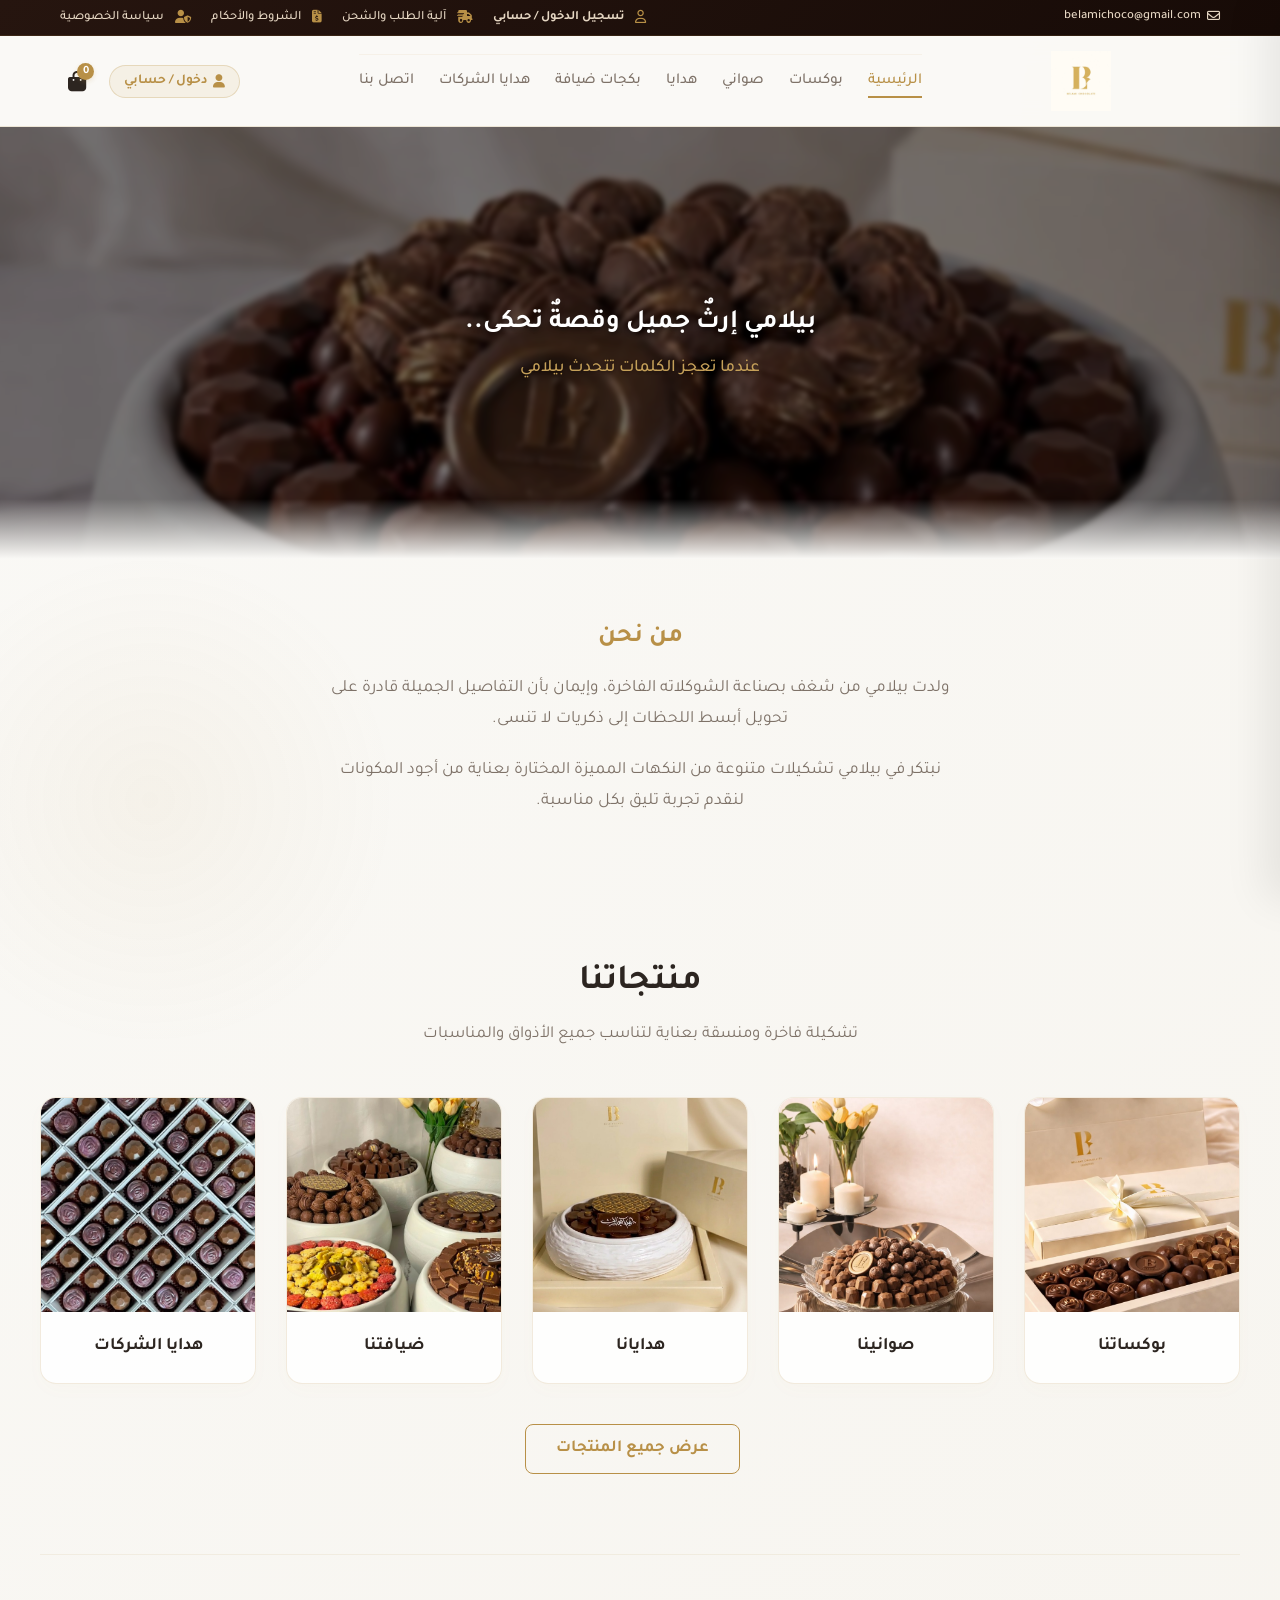
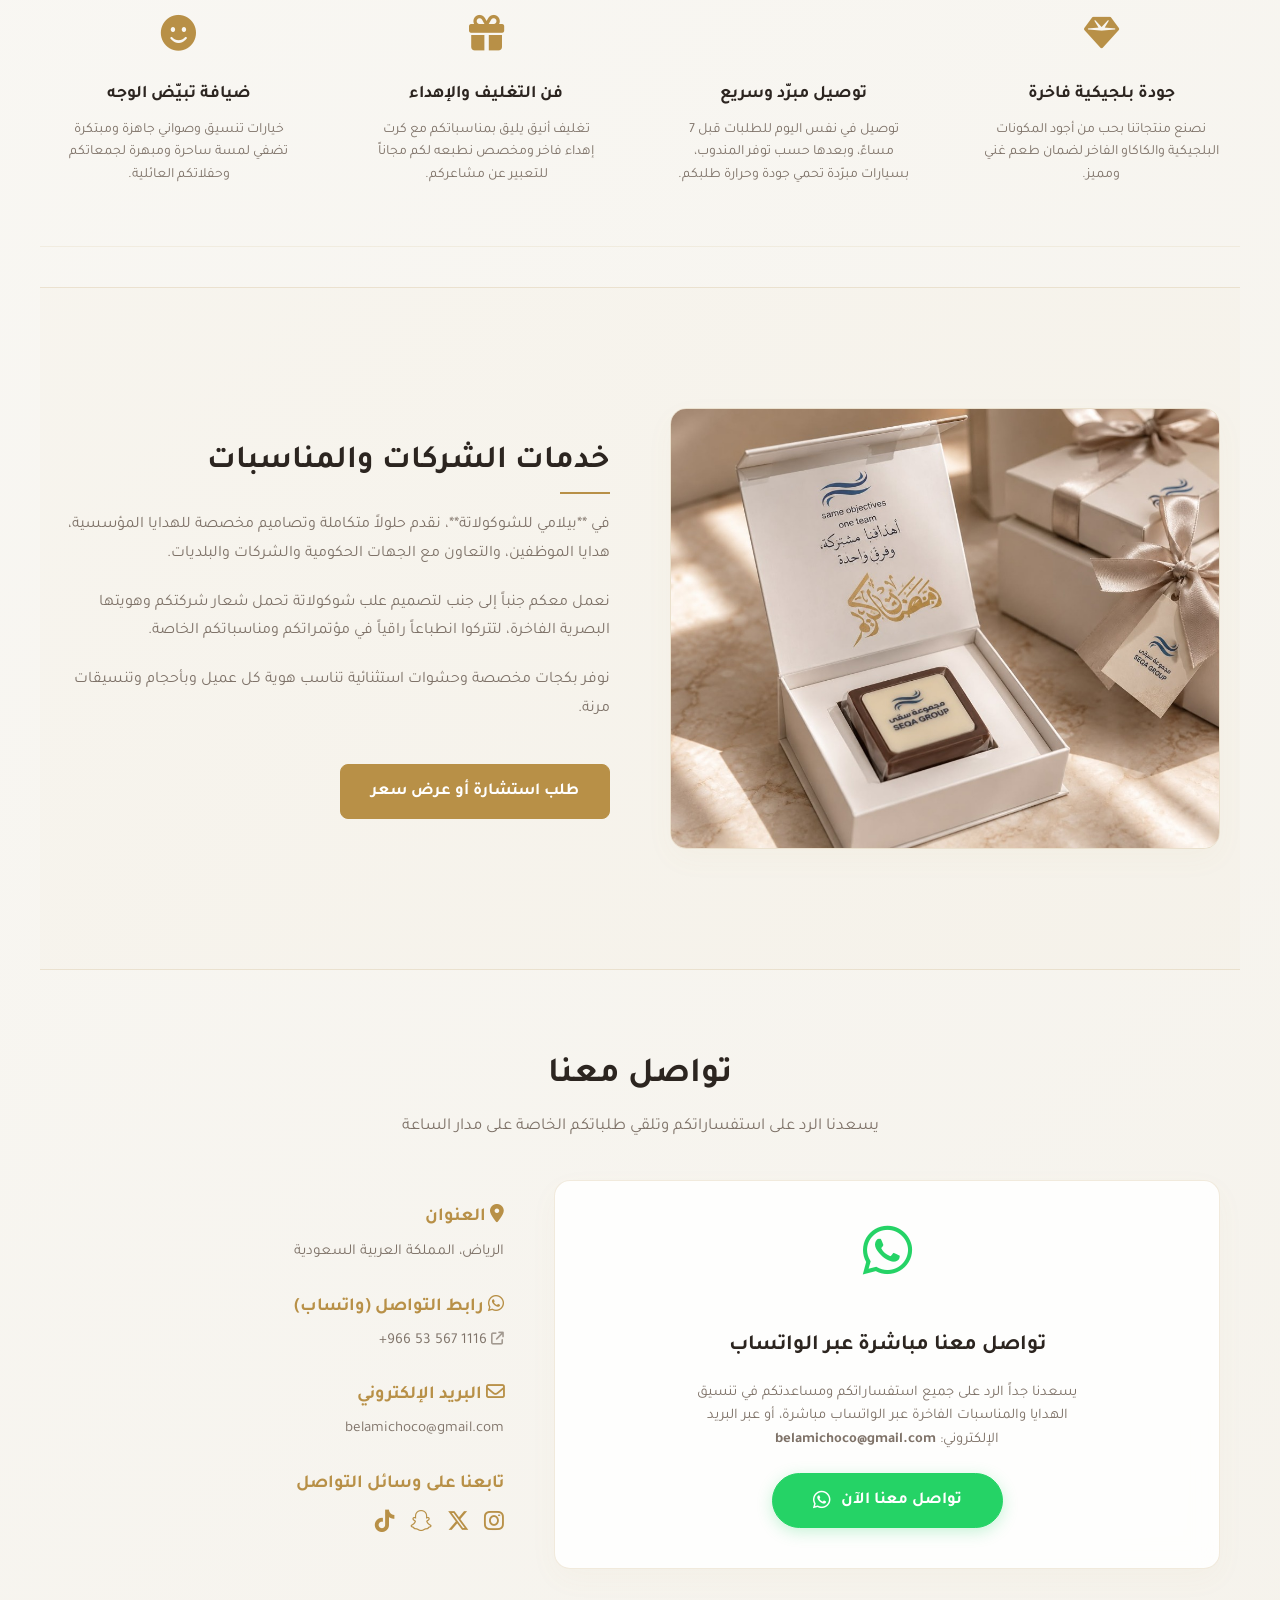
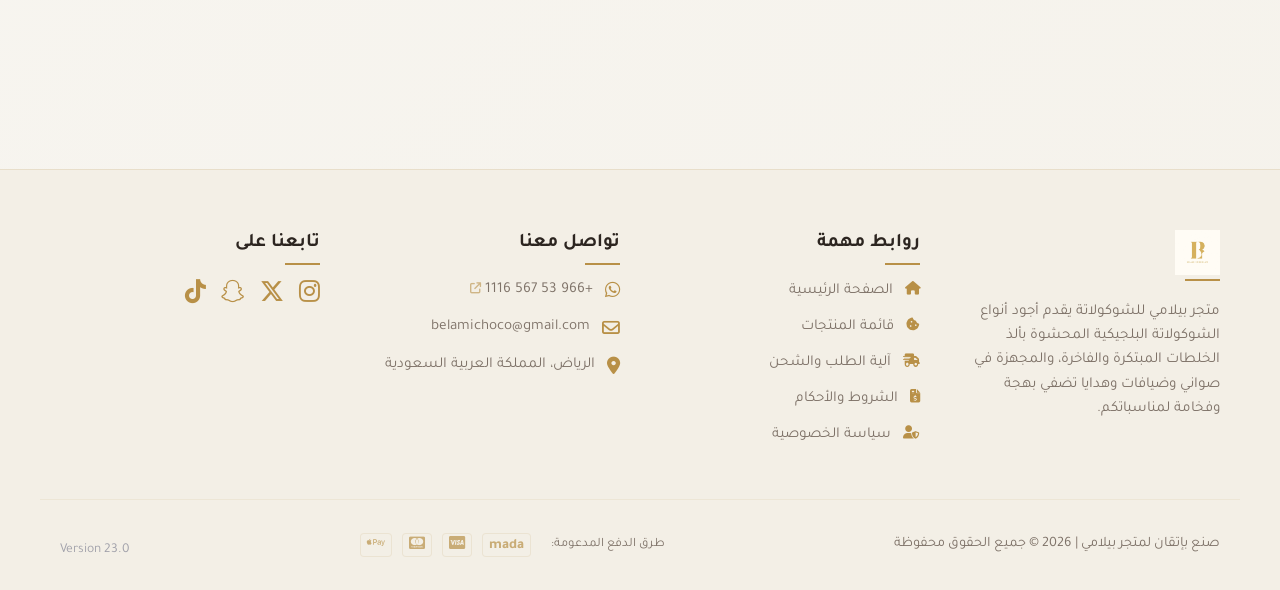
==== index.html @ 932e49f3 "Fix instant invoice viewer modal on mobile and dashboard, bump to v23" ====
<!DOCTYPE html>
<html lang="ar" dir="rtl">
<head>
    <meta name="google-site-verification" content="google6c1551627c036fb0.html" />
    <meta charset="UTF-8">
    <meta name="viewport" content="width=device-width, initial-scale=1.0">
    <title>بيلامي شوكليت | Belami Chocolate - الشوكولاتة البلجيكية الفاخرة</title>
    <script>if (window.location.hostname === 'www.belamisa.com') window.location.href = window.location.href.replace('www.', '');</script>
    <meta name="description" content="تسوق أجود أنواع الشوكولاتة البلجيكية بحشوات مبتكرة وفاخرة، بوكسات إهداء، صواني ضيافة للمناسبات، وتوصيل سريع لكافة أحياء الرياض.">
    <meta name="keywords" content="شوكولاتة بلجيكية, شوكولاتة الرياض, متجر شوكولاتة, بوكسات شوكولاتة, هدايا شوكولاتة, صواني شوكولاتة, بكج ضيافة, بيلامي شوكليت, Belami Chocolate, شوكولاتة مناسبات, شوكولاتة شركات">
    
    <!-- Open Graph (Facebook / WhatsApp / Instagram) -->
    <meta property="og:title" content="بيلامي شوكليت | Belami Chocolate">
    <meta property="og:description" content="تسوق أجود أنواع الشوكولاتة البلجيكية بحشوات مبتكرة وفاخرة، بوكسات إهداء، صواني ضيافة للمناسبات، وتوصيل سريع لكافة أحياء الرياض.">
    <meta property="og:image" content="https://belamisa.com/assets/luxury_chocolate_box.jpg">
    <meta property="og:url" content="https://belamisa.com">
    <meta property="og:type" content="website">
    <meta property="og:site_name" content="بيلامي شوكليت | Belami Chocolate">
    <meta property="og:locale" content="ar_SA">
    
    <!-- Twitter Card -->
    <meta name="twitter:card" content="summary_large_image">
    <meta name="twitter:title" content="بيلامي شوكليت | Belami Chocolate">
    <meta name="twitter:description" content="تسوق أجود أنواع الشوكولاتة البلجيكية بحشوات مبتكرة وفاخرة، بوكسات إهداء، صواني ضيافة للمناسبات، وتوصيل سريع لكافة أحياء الرياض.">
    <meta name="twitter:image" content="https://belamisa.com/assets/luxury_chocolate_box.jpg">
    
    <!-- FontAwesome Icons -->
    <link rel="stylesheet" href="https://cdnjs.cloudflare.com/ajax/libs/font-awesome/6.5.1/css/all.min.css">
    <link rel="stylesheet" href="https://cdn.jsdelivr.net/npm/@fortawesome/fontawesome-free@6.5.1/css/all.min.css">
    
    <!-- Custom Style Sheet -->
    <link rel="stylesheet" href="style.css?v=2">
    
    <!-- Apple Pay Official JS SDK -->
    <script src="https://applepay.cdn-apple.com/jsapi/1.latest/apple-pay-sdk.js"></script>

    <!-- Moyasar Payment Form Library -->
    <link rel="stylesheet" href="libs/moyasar.css" />
    <script src="libs/moyasar.umd.min.js"></script>

    <!-- Tap Payments goSell Library -->
    <link rel="stylesheet" href="https://goSellJSLib.b-cdn.net/v2.0.4/css/gosell.css" />
    <script type="text/javascript" src="https://goSellJSLib.b-cdn.net/v2.0.4/js/gosell.js"></script>

<style>.currency-icon { height: 16px !important; width: auto !important; vertical-align: -2px !important; margin-right: 3px !important; margin-left: 3px !important; display: inline-block !important; opacity: 0.9; }</style>
<script src="https://cdnjs.cloudflare.com/ajax/libs/html2pdf.js/0.10.1/html2pdf.bundle.min.js"></script></head>
<body>
    <div class="bg-glow-1"></div>
    <div class="bg-glow-2"></div>

    <!-- Toast Notifications Container -->
    <div class="toast-container" id="toast-container"></div>

    <!-- PROMOTIONAL MARQUEE TICKER BAR -->
    <div class="announcement-bar" id="top-announcement-bar" style="display: none;">
        <div class="marquee-wrapper">
            <div class="marquee-content">
                <span id="top-announcement-text1">🔥 لا تفوتكم عروض ما قبل الإجازة السنوية (خصم 10%) &nbsp; | &nbsp; ⏳ آخر وقت للطلب 28 يوليو 🎁</span>
                <span id="top-announcement-text2">🔥 لا تفوتكم عروض ما قبل الإجازة السنوية (خصم 10%) &nbsp; | &nbsp; ⏳ آخر وقت للطلب 28 يوليو 🎁</span>
            </div>
        </div>
    </div>

    <!-- TOP UTILITY BAR -->
    <div class="top-bar">
        <div class="container top-bar-content">
            <div class="top-bar-left">
                <a href="mailto:belamichoco@gmail.com"><i class="fa-regular fa-envelope"></i> belamichoco@gmail.com</a>
            </div>
            <div class="top-bar-right">
                <a href="#" onclick="handleCustomerNavClick()" style="font-weight:700;"><i class="fa-regular fa-user" style="color: var(--primary); margin-left: 5px;"></i> <span id="top-bar-account-text">تسجيل الدخول / حسابي</span></a>
                <a href="#" onclick="openPolicyModal('shipping')"><i class="fa-solid fa-truck-fast" style="color: var(--primary); margin-left: 5px;"></i> آلية الطلب والشحن</a>
                <a href="#" onclick="openPolicyModal('terms')"><i class="fa-solid fa-file-invoice-dollar" style="color: var(--primary); margin-left: 5px;"></i> الشروط والأحكام</a>
                <a href="#" onclick="openPolicyModal('privacy')"><i class="fa-solid fa-user-shield" style="color: var(--primary); margin-left: 5px;"></i> سياسة الخصوصية</a>
            </div>
        </div>
    </div>

    <!-- Header & Navigation (Boutique Style) -->
    <header id="header">
        <div class="container navbar">
            <!-- Logo (Right side in RTL) -->
            <a href="#" class="logo" onclick="navigateTo('home'); filterProducts('all')">
                <div class="logo-container-wrapper">
                    <img src="assets/logo.png" alt="Belami Logo" id="logo-img" style="display: none;" onload="this.style.display='block'; document.getElementById('logo-fallback').style.display='none';">
                    <div class="logo-monogram" id="logo-fallback">
                        <div class="monogram-letter">B</div>
                        <div class="monogram-text">بيلامي &nbsp;|&nbsp; BELAMI</div>
                    </div>
                </div>
            </a>

            <!-- Navigation Links (Center) -->
            <nav class="sub-nav">
                <ul class="nav-menu" id="nav-menu">
                    <li class="nav-item active" id="nav-home-link"><a href="#" onclick="navigateTo('home')">الرئيسية</a></li>
                    <li class="nav-item"><a href="#" onclick="openCategoryView('boxes')">بوكسات</a></li>
                    <li class="nav-item"><a href="#" onclick="openCategoryView('trays')">صواني</a></li>
                    <li class="nav-item"><a href="#" onclick="openCategoryView('gifts')">هدايا</a></li>
                    <li class="nav-item"><a href="#" onclick="openCategoryView('hospitality')">بكجات ضيافة</a></li>
                    <li class="nav-item"><a href="#" onclick="openCategoryView('corporate')">هدايا الشركات</a></li>
                    <li class="nav-item"><a href="#contact" onclick="navigateTo('home'); scrollToSection('contact')">اتصل بنا</a></li>
                    <li class="nav-item" id="nav-customer-item"><a href="#" onclick="handleCustomerNavClick()"><i class="fa-regular fa-user" style="margin-left:6px;"></i> <span id="nav-customer-mobile-label">تسجيل الدخول / حسابي</span></a></li>
                </ul>
            </nav>

            <!-- Actions (Left side in RTL) -->
            <div class="nav-actions">
                <!-- Admin access: hidden - open via URL: be-lami.netlify.app#admin -->
                <a href="#admin" onclick="navigateTo('admin')" class="user-action-btn" title="لوحة التحكم" style="display:none; color: var(--text-gold);"><i class="fa-solid fa-lock"></i></a>
                <button class="customer-nav-btn" id="customer-nav-btn" onclick="handleCustomerNavClick()" title="تسجيل الدخول / حسابي">
                    <i class="fa-solid fa-user" id="customer-nav-icon"></i>
                    <span id="customer-nav-label">دخول / حسابي</span>
                </button>
                <button class="cart-icon-btn" onclick="toggleCart(true)" aria-label="سلة المشتريات">
                    <i class="fa-solid fa-bag-shopping"></i>
                    <span class="cart-badge" id="cart-badge-count">0</span>
                </button>
                <button class="menu-toggle" onclick="toggleMobileMenu()" aria-label="القائمة">
                    <i class="fa-solid fa-bars" id="menu-icon"></i>
                </button>
            </div>
        </div>
    </header>

    <!-- MAIN VIEWS -->
    <main>
        
        <!-- VIEW 1: HOME & CATALOG (Main View) -->
        <div id="home-view" class="view-panel active">
            <!-- Hero Banner Section -->
            <section class="hero">
                <div class="hero-overlay"></div>
                <div class="container" style="z-index: 10;">
                    <div class="hero-content">
                        <h1 class="hero-title">بيلامي إرثٌ جميل وقصةٌ تحكى..</h1>
                        <p class="hero-desc">عندما تعجز الكلمات تتحدث بيلامي</p>
                    </div>
                </div>
            </section>



            <!-- 1. About Us Section (من نحن) -->
            <section id="about" class="section container about-section" style="scroll-margin-top: 100px; text-align: center; padding: 40px 0;">
                <div class="about-content-centered">
                    <div class="about-text-content-centered">
                        <h3 style="color: var(--primary); font-size: 1.6rem; font-weight: 700; margin-bottom: 15px; font-family: 'Tajawal', sans-serif;">من نحن</h3>
                        <p>ولدت بيلامي من شغف بصناعة الشوكلاته الفاخرة، وإيمان بأن التفاصيل الجميلة قادرة على تحويل أبسط اللحظات إلى ذكريات لا تنسى.</p>
                        <p>نبتكر في بيلامي تشكيلات متنوعة من النكهات المميزة المختارة بعناية من أجود المكونات لنقدم تجربة تليق بكل مناسبة.</p>
                    </div>
                </div>
            </section>

            <!-- 2. Menu Section (منتجاتنا) -->
            <section id="menu" class="section container menu-section" style="scroll-margin-top: 100px;">
                <div class="section-header-boutique">
                    <h2>منتجاتنا</h2>
                    <p>تشكيلة فاخرة ومنسقة بعناية لتناسب جميع الأذواق والمناسبات</p>
                </div>
                <div class="menu-categories-grid">
                    <div class="menu-cat-card" onclick="openCategoryView('boxes')">
                        <div class="menu-cat-img-wrapper">
                            <img src="assets/luxury_chocolate_box.jpg" alt="Boxes | بوكسات">
                        </div>
                        <h3>بوكساتنا</h3>
                    </div>
                    
                    <div class="menu-cat-card" onclick="openCategoryView('trays')">
                        <div class="menu-cat-img-wrapper">
                            <img src="assets/chocolate_tray.jpg" alt="Trays | صواني">
                        </div>
                        <h3>صوانينا</h3>
                    </div>
                    
                    <div class="menu-cat-card" onclick="openCategoryView('gifts')">
                        <div class="menu-cat-img-wrapper">
                            <img src="assets/chocolate_gift.jpg" alt="Gifts | هدايا">
                        </div>
                        <h3>هدايانا</h3>
                    </div>
                    
                    <div class="menu-cat-card" onclick="openCategoryView('hospitality')">
                        <div class="menu-cat-img-wrapper">
                            <img src="assets/hospitality_package.jpg" alt="Hospitality | بكجات ضيافة">
                        </div>
                        <h3>ضيافتنا</h3>
                    </div>

                    <div class="menu-cat-card" onclick="openCategoryView('corporate')">
                        <div class="menu-cat-img-wrapper">
                            <img src="assets/corporate_gift.jpg" alt="Corporate | هدايا الشركات">
                        </div>
                        <h3>هدايا الشركات</h3>
                    </div>
                </div>
                <div style="text-align: center; margin-top: 40px;">
                    <button class="btn btn-secondary" onclick="openCategoryView('all')">عرض جميع المنتجات</button>
                </div>
            </section>

            <!-- 1.5. Brand Values Section (لماذا تختار بيلامي) -->
            <section class="section container values-section" style="padding: 40px 0; border-top: 1px solid rgba(184,144,71,0.1); border-bottom: 1px solid rgba(184,144,71,0.1); margin-top: 20px; margin-bottom: 40px;">
                <div style="display: grid; grid-template-columns: repeat(auto-fit, minmax(220px, 1fr)); gap: 30px; text-align: center;">
                    <div class="value-item" style="padding: 20px; transition: transform 0.3s ease;">
                        <div style="font-size: 2.2rem; color: var(--text-gold); margin-bottom: 15px;"><i class="fa-solid fa-gem"></i></div>
                        <h4 style="color: var(--text-dark); font-size: 1.1rem; font-weight: bold; margin-bottom: 10px;">جودة بلجيكية فاخرة</h4>
                        <p style="color: var(--text-muted); font-size: 0.88rem; line-height: 1.6;">نصنع منتجاتنا بحب من أجود المكونات البلجيكية والكاكاو الفاخر لضمان طعم غني ومميز.</p>
                    </div>
                    <div class="value-item" style="padding: 20px; transition: transform 0.3s ease;">
                        <div style="font-size: 2.2rem; color: var(--text-gold); margin-bottom: 15px;"><i class="fa-solid fa-truck-snowflake"></i></div>
                        <h4 style="color: var(--text-dark); font-size: 1.1rem; font-weight: bold; margin-bottom: 10px;">توصيل مبرّد وسريع</h4>
                        <p style="color: var(--text-muted); font-size: 0.88rem; line-height: 1.6;">توصيل في نفس اليوم للطلبات قبل 7 مساءً، وبعدها حسب توفر المندوب، بسيارات مبرّدة تحمي جودة وحرارة طلبكم.</p>
                    </div>
                    <div class="value-item" style="padding: 20px; transition: transform 0.3s ease;">
                        <div style="font-size: 2.2rem; color: var(--text-gold); margin-bottom: 15px;"><i class="fa-solid fa-gift"></i></div>
                        <h4 style="color: var(--text-dark); font-size: 1.1rem; font-weight: bold; margin-bottom: 10px;">فن التغليف والإهداء</h4>
                        <p style="color: var(--text-muted); font-size: 0.88rem; line-height: 1.6;">تغليف أنيق يليق بمناسباتكم مع كرت إهداء فاخر ومخصص نطبعه لكم مجاناً للتعبير عن مشاعركم.</p>
                    </div>
                    <div class="value-item" style="padding: 20px; transition: transform 0.3s ease;">
                        <div style="font-size: 2.2rem; color: var(--text-gold); margin-bottom: 15px;"><i class="fa-solid fa-face-smile"></i></div>
                        <h4 style="color: var(--text-dark); font-size: 1.1rem; font-weight: bold; margin-bottom: 10px;">ضيافة تبيّض الوجه</h4>
                        <p style="color: var(--text-muted); font-size: 0.88rem; line-height: 1.6;">خيارات تنسيق وصواني جاهزة ومبتكرة تضفي لمسة ساحرة ومبهرة لجمعاتكم وحفلاتكم العائلية.</p>
                    </div>
                </div>
            </section>

            <!-- Dedicated standalone store view panel is loaded dynamically below -->

            <!-- 4. Collaboration / Corporate Section (خدمات الشركات والتعاون) -->
            <section id="corporate-info" class="section container corporate-section" style="scroll-margin-top: 100px;">
                <div class="row-split reverse">
                    <div class="split-col text-col">
                        <h2 class="section-title-boutique">خدمات الشركات والمناسبات</h2>
                        <div class="about-text-content">
                            <p>في **بيلامي للشوكولاتة**، نقدم حلولاً متكاملة وتصاميم مخصصة للهدايا المؤسسية، هدايا الموظفين، والتعاون مع الجهات الحكومية والشركات والبلديات.</p>
                            <p>نعمل معكم جنباً إلى جنب لتصميم علب شوكولاتة تحمل شعار شركتكم وهويتها البصرية الفاخرة، لتتركوا انطباعاً راقياً في مؤتمراتكم ومناسباتكم الخاصة.</p>
                            <p>نوفر بكجات مخصصة وحشوات استثنائية تناسب هوية كل عميل وبأحجام وتنسيقات مرنة.</p>
                            <a href="#contact" class="btn" onclick="scrollToSection('contact')" style="margin-top: 20px;">طلب استشارة أو عرض سعر</a>
                        </div>
                    </div>
                    <div class="split-col image-col">
                        <div class="about-image-wrapper">
                            <img src="assets/corporate_consultation.jpg" alt="Corporate Chocolate Gifts">
                        </div>
                    </div>
                </div>
            </section>

            

            <!-- 6. Contact Form Section (تواصل معنا) -->
            <section id="contact" class="section container contact-section" style="scroll-margin-top: 100px;">
                <div class="section-header-boutique" style="margin-bottom: 40px;">
                    <h2>تواصل معنا</h2>
                    <p>يسعدنا الرد على استفساراتكم وتلقي طلباتكم الخاصة على مدار الساعة</p>
                </div>
                <div class="row-split" style="gap: 50px;">
                    <!-- Left: WhatsApp Card -->
                    <div class="split-col" style="flex: 1.2;">
                        <div class="checkout-card" style="padding: 40px 30px; background: var(--glass-card); text-align: center; display: flex; flex-direction: column; align-items: center; justify-content: center; gap: 20px;">
                            <div style="font-size: 3.5rem; color: #25D366; margin-bottom: 5px;"><i class="fa-brands fa-whatsapp"></i></div>
                            <h3 style="color: var(--text-dark); font-weight: 700; font-size: 1.35rem;">تواصل معنا مباشرة عبر الواتساب</h3>
                            <p style="color: var(--text-muted); font-size: 0.92rem; line-height: 1.6; max-width: 400px; margin: 0 auto;">يسعدنا جداً الرد على جميع استفساراتكم ومساعدتكم في تنسيق الهدايا والمناسبات الفاخرة عبر الواتساب مباشرة، أو عبر البريد الإلكتروني: <strong>belamichoco@gmail.com</strong></p>
                            <a href="https://wa.me/966535671116" target="_blank" class="btn" style="background: #25D366; border-color: #25D366; padding: 14px 40px; display: inline-flex; align-items: center; gap: 10px; font-weight: 700; color: white; border-radius: 30px; box-shadow: 0 4px 15px rgba(37,211,102,0.25); text-decoration: none;">
                                تواصل معنا الآن <i class="fa-brands fa-whatsapp" style="font-size: 1.25rem;"></i>
                            </a>
                        </div>
                    </div>
                    
                    <!-- Right: Info -->
                    <div class="split-col" style="flex: 0.8; justify-content: center;">
                        <div style="display: flex; flex-direction: column; gap: 30px;">
                            <div>
                                <h4 style="color: var(--text-gold); font-size: 1.15rem; font-weight: 700; margin-bottom: 8px;"><i class="fa-solid fa-location-dot"></i> العنوان</h4>
                                <p style="color: var(--text-muted); font-size: 0.95rem; line-height: 1.6;">الرياض، المملكة العربية السعودية</p>
                            </div>
                            <div>
                                <h4 style="color: var(--text-gold); font-size: 1.15rem; font-weight: 700; margin-bottom: 8px;"><i class="fa-brands fa-whatsapp"></i> رابط التواصل (واتساب)</h4>
                                <p style="color: var(--text-muted); font-size: 0.95rem; direction: ltr; text-align: right;"><a href="https://wa.me/966535671116" target="_blank" style="color: inherit; text-decoration: none;">+966 53 567 1116 <i class="fa-solid fa-arrow-up-right-from-square" style="font-size: 0.8rem; opacity: 0.7;"></i></a></p>
                            </div>
                            <div>
                                <h4 style="color: var(--text-gold); font-size: 1.15rem; font-weight: 700; margin-bottom: 8px;"><i class="fa-regular fa-envelope"></i> البريد الإلكتروني</h4>
                                <p style="color: var(--text-muted); font-size: 0.95rem;"><a href="mailto:belamichoco@gmail.com" style="color: inherit; text-decoration: none;">belamichoco@gmail.com</a></p>
                            </div>
                            <div>
                                <h4 style="color: var(--text-gold); font-size: 1.15rem; font-weight: 700; margin-bottom: 12px;">تابعنا على وسائل التواصل</h4>
                                <div style="display: flex; gap: 15px;">
                                    <a href="https://www.instagram.com/belami.choco" target="_blank" style="color: var(--text-gold); font-size: 1.4rem;"><i class="fa-brands fa-instagram"></i></a>
                                    <a href="https://x.com/cakolate123" target="_blank" style="color: var(--text-gold); font-size: 1.4rem;"><i class="fa-brands fa-x-twitter"></i></a>
                                    <a href="https://www.snapchat.com/add/belamichocolate" target="_blank" style="color: var(--text-gold); font-size: 1.4rem;"><i class="fa-brands fa-snapchat"></i></a>
                                    <a href="https://www.tiktok.com/@belamichoco" target="_blank" style="color: var(--text-gold); font-size: 1.4rem;"><i class="fa-brands fa-tiktok"></i></a>
                                </div>
                            </div>
                        </div>
                    </div>
                </div>
            </section>
        </div>

        <!-- VIEW 1.5: STANDALONE STORE CATEGORY VIEW -->
        <div id="store-view" class="view-panel">
            <section id="store" class="section container store-section" style="scroll-margin-top: 100px; padding-top: 130px;">
                <div class="section-header-boutique" style="text-align: center; margin-bottom: 40px;">
                    <h2 id="store-view-title">منتجاتنا</h2>
                    <p id="store-view-desc" style="color: var(--text-muted); font-size: 1.05rem;">تصفح تشكيلة بيلامي الكاملة والفاخرة من الشوكولاتة والحلويات</p>
                </div>
                
                <!-- Products Grid -->
                <div class="products-grid" id="products-grid">
                    <!-- Products will be generated dynamically by app.js -->
                </div>

                <!-- Back to Home Button -->
                <div style="text-align: center; margin-top: 50px;">
                    <button class="btn btn-secondary" onclick="navigateTo('home')" style="display: inline-flex; align-items: center; gap: 8px; padding: 12px 30px; font-weight: 600;">
                        <i class="fa-solid fa-arrow-right"></i> العودة للرئيسية
                    </button>
                </div>
            </section>
        </div>

        <!-- VIEW 2: CHECKOUT PAGE -->
        <div id="checkout-view" class="view-panel">
            <section class="section" style="padding-top: 130px;">
                <div class="container">
                    <div class="section-header" style="margin-bottom: 30px;">
                        <h2 class="section-title">إتمام عملية الشراء</h2>
                        <p class="section-subtitle">يرجى إدخال تفاصيل الشحن والدافع لإتمام طلبك</p>
                    </div>

                    <div class="checkout-container">
                        <!-- Left Side: Shipping & Payment Details -->
                        <div class="checkout-card">
                            <div class="checkout-title">
                                <i class="fa-solid fa-truck-fast"></i>
                                <h3>معلومات الشحن والتوصيل</h3>
                            </div>
                            
                            <form id="checkout-form" onsubmit="handleCheckoutSubmit(event)">
                                <div class="form-group">
                                    <label class="form-label" for="cust-name">الاسم الكامل *</label>
                                    <input type="text" id="cust-name" class="form-control" placeholder="عبدالله محمد" required>
                                </div>
                                <div class="form-row">
                                    <div class="form-group">
                                        <label class="form-label" for="cust-phone">رقم الجوال *</label>
                                        <input type="tel" id="cust-phone" class="form-control" placeholder="05xxxxxxxx" pattern="05[0-9]{8}" required></div><div class="form-group"><label class="form-label" for="cust-email">البريد الإلكتروني (للفاتورة) *</label><input type="email" id="cust-email" class="form-control" placeholder="example@email.com" required></div>
                                    <div class="form-group">
                                        <label class="form-label" for="cust-city">المدينة *</label>
                                        <input type="text" id="cust-city" class="form-control" placeholder="الرياض" required>
                                    </div>
                                </div>
                                <div class="form-group" style="margin-top: 15px;">
                                    <label class="form-label" style="font-weight: 700;"><i class="fa-solid fa-truck-fast"></i> طريقة الاستلام *</label>
                                    <div class="delivery-methods" style="display: flex; gap: 15px; margin-top: 8px;">
                                        <label class="delivery-method-label" style="flex: 1; border: 2px solid var(--primary); padding: 12px; border-radius: 8px; cursor: pointer; display: flex; align-items: center; gap: 10px; background: rgba(184, 144, 71, 0.05); transition: all 0.2s;">
                                            <input type="radio" name="shipping_type" id="ship-delivery" value="delivery" checked onchange="updateShippingMethod(40)" style="cursor: pointer; width: 16px; height: 16px; accent-color: var(--primary);">
                                            <div>
                                                <div style="font-weight: bold; color: var(--text-dark); font-size: 0.9rem;">توصيل لجميع أحياء الرياض</div>
                                                <div style="font-size: 0.8rem; color: var(--text-gold);">40.00 <img src='assets/sar.png' class='currency-icon' alt='SAR'></div>
                                            </div>
                                        </label>
                                        <label class="delivery-method-label" style="flex: 1; border: 1px solid rgba(184, 144, 71, 0.2); padding: 12px; border-radius: 8px; cursor: pointer; display: flex; align-items: center; gap: 10px; background: #fff; transition: all 0.2s;">
                                            <input type="radio" name="shipping_type" id="ship-pickup" value="pickup" onchange="updateShippingMethod(0)" style="cursor: pointer; width: 16px; height: 16px; accent-color: var(--primary);">
                                            <div>
                                                <div style="font-weight: bold; color: var(--text-dark); font-size: 0.9rem;">استلام من الرياض - حي الشفا</div>
                                                <div style="font-size: 0.8rem; color: var(--text-muted);">مجاناً</div>
                                            </div>
                                        </label>
                                    </div>
                                </div>
                                <div class="form-group" id="address-form-group">
                                    <label class="form-label" for="cust-address">عنوان التوصيل بالتفصيل *</label>
                                    <div style="display: flex; gap: 8px;">
                                        <input type="text" id="cust-address" class="form-control" placeholder="الحي، اسم الشارع، رقم المنزل" required style="flex: 1;">
                                        <button type="button" onclick="getCurrentLocation()" class="btn" style="background: var(--primary); color: white; padding: 0 16px; border-radius: 8px; border: none; display: flex; align-items: center; justify-content: center; gap: 6px; font-size: 0.85rem; white-space: nowrap;" title="تحديد موقعي الحالي">
                                            <i class="fa-solid fa-location-crosshairs" id="gps-icon"></i>
                                            <span id="gps-text">تحديد موقعي</span>
                                        </button>
                                    </div>
                                    <div id="gps-status" style="font-size: 0.75rem; color: #25D366; margin-top: 4px; display: none; align-items: center; gap: 4px; font-weight: bold;">
                                        <i class="fa-solid fa-circle-check"></i> تم التقاط موقعك الجغرافي وربطه برابط خرائط جوجل بنجاح!
                                    </div>
                                </div>

                                <div class="checkout-title" style="margin-top: 35px;">
                                    <i class="fa-solid fa-credit-card"></i>
                                    <h3>طريقة الدفع</h3>
                                </div>

                                 <!-- Payment Selector -->
                                 <div class="payment-methods" style="display: flex; gap: 15px; margin-bottom: 25px;">
                                     <div class="payment-method-card active" onclick="selectPaymentMethod('card')" style="flex: 1; text-align: center; cursor: pointer; padding: 14px 10px; border-radius: 8px; border: 1px solid var(--primary); background: rgba(184,144,71,0.05); transition: all 0.2s;">
                                         <input type="radio" name="payment_type" id="pay-card" value="card" checked style="display: none;">
                                         <i class="fa-solid fa-credit-card" style="font-size: 1.3rem; display: block; margin-bottom: 6px; color: var(--text-gold);"></i>
                                         <span style="font-size: 0.9rem; font-weight: bold; color: var(--text-dark);">بطاقة مدى / فيزا</span>
                                     </div>
                                     <div class="payment-method-card" onclick="selectPaymentMethod('applepay')" style="flex: 1; text-align: center; cursor: pointer; padding: 14px 10px; border-radius: 8px; border: 1px solid rgba(184,144,71,0.1); background: #fff; transition: all 0.2s;">
                                         <input type="radio" name="payment_type" id="pay-applepay" value="applepay" style="display: none;">
                                         <i class="fa-brands fa-apple" style="font-size: 1.5rem; display: block; margin-bottom: 4px; color: #000;"></i>
                                         <span style="font-size: 0.9rem; font-weight: bold; color: var(--text-dark);">Apple Pay</span>
                                     </div>
                                 </div>

                                 <!-- Payment Fields Info Message -->
                                 <div style="padding: 18px; background: rgba(184,144,71,0.03); border: 1px dashed rgba(184,144,71,0.25); border-radius: 12px; text-align: center; margin-bottom: 20px;">
                                     <div style="font-size: 1.6rem; color: var(--text-gold); margin-bottom: 6px;"><i class="fa-solid fa-shield-halved"></i></div>
                                     <h4 style="color: var(--text-dark); font-size: 0.95rem; margin-bottom: 4px;">دفع إلكتروني آمن وموثق 100%</h4>
                                     <p id="checkout-gateway-notice" style="font-size: 0.82rem; color: var(--text-muted); line-height: 1.5; margin-bottom: 0;">يتم معالجة وتأمين جميع العمليات البنكية بواسطة بوابة الدفع الرسمية <strong>ميسر (Moyasar)</strong> المعتمدة من البنك المركزي السعودي (SAMA).</p>
                                 </div>

                                 <button type="submit" id="pay-submit-btn" class="btn" style="width: 100%; margin-top: 15px; font-size: 1.1rem; padding: 16px;">
                                     <i class="fa-solid fa-shield-halved"></i> إتمام الدفع بأمان عبر ميسر (مدى / فيزا / Apple Pay)
                                 </button>
                            </form>
                        </div>

                        <!-- Right Side: Order Summary -->
                        <div class="checkout-card" style="height: fit-content;">
                            <div class="checkout-title">
                                <i class="fa-solid fa-cart-shopping"></i>
                                <h3>ملخص الطلب</h3>
                            </div>
                            
                            <!-- Items list in Checkout -->
                            <div id="checkout-summary-items">
                                <!-- Generated by app.js -->
                            </div>

                            <!-- Coupon code block -->
                            <div style="margin: 15px 0 10px 0; display: flex; gap: 8px;">
                                <input type="text" id="coupon-code" class="form-control" placeholder="كود الخصم (كوبون)" style="border: 1px solid var(--glass-border); padding: 8px 12px; border-radius: 8px; flex: 1; font-size: 0.88rem; text-transform: uppercase; margin: 0; background: #fff; color: var(--text-dark);">
                                <button type="button" class="btn" onclick="applyCoupon()" style="padding: 8px 15px; font-size: 0.88rem; font-weight: bold; margin: 0;">تطبيق</button>
                            </div>
                            <div id="coupon-message" style="font-size: 0.8rem; display: none; margin-bottom: 12px; font-weight: bold;"></div>

                            <table class="summary-table">
                                <tr class="summary-row">
                                    <td class="summary-cell name-cell">المجموع الفرعي</td>
                                    <td class="summary-cell price-cell" id="checkout-subtotal">0.00 <img src='assets/sar.png' class='currency-icon' alt='SAR'></td>
                                </tr>
                                <tr class="summary-row" id="coupon-discount-row" style="display: none;">
                                    <td class="summary-cell name-cell" style="color: #25d366;">خصم الكوبون (5%)</td>
                                    <td class="summary-cell price-cell" style="color: #25d366;" id="checkout-discount">-0.00 <img src='assets/sar.png' class='currency-icon' alt='SAR'></td>
                                </tr>
                                <tr class="summary-row">
                                    <td class="summary-cell name-cell">التوصيل والشحن</td>
                                    <td class="summary-cell price-cell" id="checkout-shipping">40.00 <img src='assets/sar.png' class='currency-icon' alt='SAR'></td>
                                </tr>
                                <tr class="summary-row total-row">
                                    <td class="summary-cell name-cell">المجموع الكلي</td>
                                    <td class="summary-cell price-cell" id="checkout-total">0.00 <img src='assets/sar.png' class='currency-icon' alt='SAR'></td>
                                </tr>
                            </table>

                            <button class="btn btn-secondary" style="width: 100%; margin-top: 10px;" onclick="navigateTo('home')">
                                <i class="fa-solid fa-arrow-right"></i> تعديل الطلب (العودة للمتجر)
                            </button>
                        </div>
                    </div>
                </div>
            </section>
        </div>

        <!-- VIEW 3: ORDER SUCCESS VIEW -->
        <div id="success-view" class="view-panel">
            <section class="section" style="padding-top: 130px;">
                <div class="container">
                    <div class="success-screen checkout-card">
                        <div class="success-icon-wrapper">
                            <i class="fa-solid fa-check"></i>
                        </div>
                        <h2 class="success-title">شكراً لتسوقكم عبر متجرنا 😊</h2>
                        <p class="success-message">تم استلام طلبك بنجاح وجاري تجهيزه ليرحل في أسرع وقت. تم إرسال تفاصيل الفاتورة إلى جوالك.</p>
                        
                        <div class="order-receipt-card">
                            <h3 style="color: var(--text-gold); margin-bottom: 20px; border-bottom: 1px solid rgba(184,144,71,0.1); padding-bottom: 8px;">فاتورة الطلب</h3>
                            <div class="receipt-line">
                                <span class="receipt-label">رقم الطلب:</span>
                                <span class="receipt-value" id="receipt-order-id">#BEL-85472</span>
                            </div>
                            <div class="receipt-line">
                                <span class="receipt-label">الاسم:</span>
                                <span class="receipt-value" id="receipt-name">عبدالله</span>
                            </div>
                            <div class="receipt-line">
                                <span class="receipt-label">رقم الجوال:</span>
                                <span class="receipt-value" id="receipt-phone">0500000000</span>
                            </div>
                            <div class="receipt-line">
                                <span class="receipt-label">العنوان والمدينة:</span>
                                <span class="receipt-value" id="receipt-address">الرياض</span>
                            </div>
                            <div class="receipt-line">
                                <span class="receipt-label">طريقة الدفع:</span>
                                <span class="receipt-value" id="receipt-payment">بطاقة مدى</span>
                            </div>
                            <div class="receipt-line total-line">
                                <span class="receipt-label">المجموع الكلي:</span>
                                <span class="receipt-value" id="receipt-total">0.00 <img src='assets/sar.png' class='currency-icon' alt='SAR'></span>
                            </div>
                        </div>

                        <div style="display: flex; gap: 15px; justify-content: center; flex-wrap: wrap;">
                            <a href="#" id="whatsapp-confirm-btn" class="btn" style="background-color: #25D366; border-color: #25D366; color: white; display: none; align-items: center; gap: 8px;"><i class="fa-brands fa-whatsapp"></i> تأكيد الطلب عبر الواتساب</a>
                            <button type="button" onclick="window.location.href='/'" class="btn">العودة للرئيسية</button>
                            <button type="button" id="success-print-btn" class="btn btn-secondary"><i class="fa-solid fa-file-pdf"></i> عرض الفاتورة</button>
                        </div>
                    </div>
                </div>
            </section>
        </div>

        <!-- VIEW 4: MERCHANT DASHBOARD (ADMIN VIEW) -->
        <div id="admin-view" class="view-panel" style="padding-top: 130px; display: none;">
            <section class="section">
                <div class="container">
                    <div class="section-header-boutique" style="margin-bottom: 25px;">
                        <h2>لوحة تحكم التاجر (بيلامي شوكليت)</h2>
                        <p>إدارة المنتجات، ضبط إعدادات الدفع والشحن، ورصد المبيعات الفورية</p>
                    </div>

                    <!-- Dashboard Tabs -->
                    <div class="dashboard-tabs" style="display: flex; gap: 10px; margin-bottom: 30px; border-bottom: 2px solid rgba(184,144,71,0.15); padding-bottom: 10px; flex-wrap: wrap;">
                        <button class="dash-tab-btn active" id="btn-tab-analytics" onclick="switchDashTab('analytics')" style="padding: 10px 18px; font-weight: bold; background: none; border: none; cursor: pointer; color: var(--primary); border-bottom: 3px solid var(--primary); font-size: 0.9rem;">
                            <i class="fa-solid fa-chart-pie"></i> الإحصائيات والنشاط
                        </button>
                        <button class="dash-tab-btn" id="btn-tab-products" onclick="switchDashTab('products')" style="padding: 10px 18px; font-weight: bold; background: none; border: none; cursor: pointer; color: var(--text-muted); font-size: 0.9rem;">
                            <i class="fa-solid fa-cookie-bite"></i> إدارة المنتجات
                        </button>
                        <button class="dash-tab-btn" id="btn-tab-identity" onclick="switchDashTab('identity')" style="padding: 10px 18px; font-weight: bold; background: none; border: none; cursor: pointer; color: var(--text-muted); font-size: 0.9rem;">
                            <i class="fa-solid fa-palette"></i> الهوية والتصنيفات
                        </button>
                        <button class="dash-tab-btn" id="btn-tab-settings" onclick="switchDashTab('settings')" style="padding: 10px 18px; font-weight: bold; background: none; border: none; cursor: pointer; color: var(--text-muted); font-size: 0.9rem;">
                            <i class="fa-solid fa-gears"></i> إعدادات المتجر والدفع
                        </button>
                    </div>

                    <!-- SECTION 1: ANALYTICS & ACTIVITY FEED -->
                    <div id="dash-sec-analytics" class="dash-section">
                        <!-- Dashboard Action Controls -->
                        <div style="display: flex; gap: 15px; margin-bottom: 25px; flex-wrap: wrap;">
                            <button class="btn" onclick="playNotificationSound()" style="padding: 10px 18px; font-size: 0.9rem; background: var(--text-dark); border-color: var(--text-dark);">
                                <i class="fa-solid fa-volume-high"></i> تجربة رنين التنبيه
                            </button>
                            <button class="btn btn-secondary" onclick="simulateAdminVisit()" style="padding: 10px 18px; font-size: 0.9rem; margin-right: 0;">
                                <i class="fa-solid fa-eye"></i> محاكاة زيارة جديدة
                            </button>
                            <button class="btn btn-secondary" onclick="simulateAdminCartAdd()" style="padding: 10px 18px; font-size: 0.9rem; margin-right: 0;">
                                <i class="fa-solid fa-cart-plus"></i> محاكاة إضافة للسلة
                            </button>
                            <button class="btn btn-secondary" onclick="clearAdminLogs()" style="padding: 10px 18px; font-size: 0.9rem; color: #ff3333; border-color: #ff3333; margin-right: 0;">
                                <i class="fa-solid fa-trash-can"></i> مسح البيانات والمحاكاة
                            </button>
                        </div>

                        <!-- Statistics Summary Grid -->
                        <div style="display: grid; grid-template-columns: repeat(auto-fit, minmax(200px, 1fr)); gap: 20px; margin-bottom: 35px;">
                            <div class="checkout-card" style="margin-bottom: 0; padding: 20px; text-align: center; border: 1px solid rgba(184,144,71,0.15);">
                                <div style="font-size: 2.2rem; color: var(--text-gold); margin-bottom: 8px;"><i class="fa-solid fa-users"></i></div>
                                <h4 style="color: var(--text-muted); font-size: 0.85rem; font-weight: 500; margin-bottom: 5px;">إجمالي زيارات المتجر</h4>
                                <div id="stat-visits" style="font-size: 1.8rem; font-weight: 800; color: var(--text-dark);">0</div>
                            </div>
                            <div class="checkout-card" style="margin-bottom: 0; padding: 20px; text-align: center; border: 1px solid rgba(184,144,71,0.15);">
                                <div style="font-size: 2.2rem; color: #25d366; margin-bottom: 8px;"><i class="fa-solid fa-cart-shopping"></i></div>
                                <h4 style="color: var(--text-muted); font-size: 0.85rem; font-weight: 500; margin-bottom: 5px;">عدد الطلبات الناجحة</h4>
                                <div id="stat-orders" style="font-size: 1.8rem; font-weight: 800; color: var(--text-dark);">0</div>
                            </div>
                            <div class="checkout-card" style="margin-bottom: 0; padding: 20px; text-align: center; border: 1px solid rgba(184,144,71,0.15);">
                                <div style="font-size: 2.2rem; color: var(--text-gold); margin-bottom: 8px;"><i class="fa-solid fa-sack-dollar"></i></div>
                                <h4 style="color: var(--text-muted); font-size: 0.85rem; font-weight: 500; margin-bottom: 5px;">إجمالي الإيرادات والمبيعات</h4>
                                <div id="stat-revenue" style="font-size: 1.8rem; font-weight: 800; color: var(--text-dark);">0.00 <img src='assets/sar.png' class='currency-icon' alt='SAR'></div>
                            </div>
                            <div class="checkout-card" style="margin-bottom: 0; padding: 20px; text-align: center; border: 1px solid rgba(184,144,71,0.15);">
                                <div style="font-size: 2.2rem; color: #007aff; margin-bottom: 8px;"><i class="fa-solid fa-chart-line"></i></div>
                                <h4 style="color: var(--text-muted); font-size: 0.85rem; font-weight: 500; margin-bottom: 5px;">معدل التحويل (Conversion)</h4>
                                <div id="stat-conversion" style="font-size: 1.8rem; font-weight: 800; color: var(--text-dark);">0%</div>
                            </div>
                        </div>

                        <!-- Split Layout: Left Feed, Right Tables -->
                        <div style="display: grid; grid-template-columns: 1fr; gap: 30px; margin-bottom: 40px;">
                            <!-- 1. Real-time Activity Logs -->
                            <div class="checkout-card" style="padding: 25px; border: 1px solid rgba(184,144,71,0.15);">
                                <h3 style="color: var(--text-gold); font-size: 1.15rem; margin-bottom: 15px; display: flex; align-items: center; gap: 8px;">
                                    <i class="fa-solid fa-rss fa-spin" style="color: #ff3333;"></i> بث التنبيهات والنشاط المباشر للعملاء
                                </h3>
                                <div id="admin-alerts-feed" style="max-height: 250px; overflow-y: auto; display: flex; flex-direction: column; gap: 10px; padding: 10px; background: rgba(0,0,0,0.02); border-radius: 8px; border: 1px solid rgba(0,0,0,0.05);">
                                    <div style="text-align: center; padding: 20px; color: var(--text-muted);">لا توجد أي أنشطة مسجلة حالياً.</div>
                                </div>
                            </div>

                            <!-- 2. Customer Directory CRM -->
                            <div class="checkout-card" style="padding: 25px; border: 1px solid rgba(184,144,71,0.15); overflow-x: auto;">
                                <h3 style="color: var(--text-gold); font-size: 1.15rem; margin-bottom: 15px; display: flex; align-items: center; gap: 8px;">
                                    <i class="fa-solid fa-address-book"></i> دفتر أرقام وجوالات العملاء (للتسويق والواتساب)
                                </h3>
                                <table style="width: 100%; border-collapse: collapse; min-width: 600px; text-align: right;">
                                    <thead>
                                        <tr style="border-bottom: 2px solid rgba(184,144,71,0.2); font-weight: bold; color: var(--text-dark);">
                                            <th style="padding: 10px 5px;">اسم العميل</th>
                                            <th style="padding: 10px 5px;">رقم الجوال</th>
                                            <th style="padding: 10px 5px;">المنطقة / العنوان</th>
                                            <th style="padding: 10px 5px;">إجمالي المشتريات</th>
                                            <th style="padding: 10px 5px; text-align: center;">إجراء سريع</th>
                                        </tr>
                                    </thead>
                                    <tbody id="admin-customers-list">
                                        <tr>
                                            <td colspan="5" style="text-align: center; padding: 20px; color: var(--text-muted);">لا يوجد أي عملاء مسجلين حالياً.</td>
                                        </tr>
                                    </tbody>
                                </table>
                            </div>

                            <!-- 3. Orders Log -->
                            <div class="checkout-card" style="padding: 25px; border: 1px solid rgba(184,144,71,0.15); overflow-x: auto;">
                                <h3 style="color: var(--text-gold); font-size: 1.15rem; margin-bottom: 15px; display: flex; align-items: center; gap: 8px;">
                                    <i class="fa-solid fa-receipt"></i> سجل الطلبات التفصيلي والفواتير
                                </h3>
                                <table style="width: 100%; border-collapse: collapse; min-width: 600px; text-align: right;">
                                    <thead>
                                        <tr style="border-bottom: 2px solid rgba(184,144,71,0.2); font-weight: bold; color: var(--text-dark);">
                                            <th style="padding: 10px 5px;">رقم الطلب</th>
                                            <th style="padding: 10px 5px;">العميل</th>
                                            <th style="padding: 10px 5px;">المنتجات</th>
                                            <th style="padding: 10px 5px;">طريقة الدفع/الاستلام</th>
                                            <th style="padding: 10px 5px;">المجموع</th>
                                            <th style="padding: 10px 5px; text-align: center;">الحالة</th>
                                        </tr>
                                    </thead>
                                    <tbody id="admin-orders-list">
                                        <tr>
                                            <td colspan="6" style="text-align: center; padding: 20px; color: var(--text-muted);">لا توجد أي طلبات مسجلة حالياً.</td>
                                        </tr>
                                    </tbody>
                                </table>
                            </div>
                        </div>
                    </div>

                    <!-- SECTION 2: PRODUCTS MANAGER -->
                    <div id="dash-sec-products" class="dash-section" style="display: none;">
                        <div class="checkout-card" style="padding: 25px; border: 1px solid rgba(184,144,71,0.15);">
                            <div style="display: flex; justify-content: space-between; align-items: center; margin-bottom: 20px; flex-wrap: wrap; gap: 10px;">
                                <h3 style="color: var(--text-gold); font-size: 1.15rem; display: flex; align-items: center; gap: 8px; margin: 0;">
                                    <i class="fa-solid fa-cookie-bite"></i> إدارة وعرض المنتجات
                                </h3>
                                <div style="display: flex; gap: 8px;">
                                    <button class="btn btn-secondary" onclick="resetProductsToDefault()" style="padding: 8px 16px; font-size: 0.85rem; margin: 0; color: #ff3333; border-color: #ff3333;">
                                        <i class="fa-solid fa-arrow-rotate-left"></i> إعادة ضبط المصنع للمنتجات
                                    </button>
                                    <button class="btn" onclick="openProductFormModal(null)" style="padding: 8px 16px; font-size: 0.85rem; margin: 0;">
                                        <i class="fa-solid fa-plus"></i> إضافة منتج جديد
                                    </button>
                                </div>
                            </div>

                            <div style="overflow-x: auto;">
                                <table style="width: 100%; border-collapse: collapse; min-width: 600px; text-align: right;">
                                    <thead>
                                        <tr style="border-bottom: 2px solid rgba(184,144,71,0.2); font-weight: bold; color: var(--text-dark);">
                                            <th style="padding: 10px 5px;">الصورة</th>
                                            <th style="padding: 10px 5px;">المنتج</th>
                                            <th style="padding: 10px 5px;">القسم</th>
                                            <th style="padding: 10px 5px;">السعر</th>
                                            <th style="padding: 10px 5px;">الحالة</th>
                                            <th style="padding: 10px 5px; text-align: center;">التحكم</th>
                                        </tr>
                                    </thead>
                                    <tbody id="admin-products-table-body">
                                        <!-- Populated dynamically -->
                                    </tbody>
                                </table>
                            </div>
                        </div>
                    </div>

                    <!-- SECTION 3: IDENTITY & CATEGORIES -->
                    <div id="dash-sec-identity" class="dash-section" style="display: none;">
                        <div style="display: grid; grid-template-columns: 1fr; gap: 25px;">
                            
                            <!-- Logo and Brand settings -->
                            <div class="checkout-card" style="padding: 25px; border: 1px solid rgba(184,144,71,0.15);">
                                <h3 style="color: var(--text-gold); font-size: 1.15rem; margin-bottom: 20px;">
                                    <i class="fa-solid fa-id-card"></i> الشعار وهوية المتجر
                                </h3>
                                <div class="form-group">
                                    <label class="form-label" for="settings-store-name">اسم المتجر *</label>
                                    <input type="text" id="settings-store-name" class="form-control" placeholder="اسم متجرك الإلكتروني">
                                </div>
                                <div class="form-group">
                                    <label class="form-label" style="font-weight: bold; color: var(--text-dark);">شعار المتجر (Logo) *</label>
                                    <div style="display: flex; gap: 15px; align-items: center; margin-top: 5px; margin-bottom: 10px;">
                                        <img id="settings-store-logo-preview" src="" alt="Logo Preview" style="max-height: 60px; max-width: 120px; object-fit: contain; border: 1px solid rgba(184,144,71,0.15); padding: 5px; border-radius: 6px; background: #fafafa;">
                                        <div style="flex: 1;">
                                            <input type="file" id="settings-store-logo-file" accept="image/*" onchange="handleLogoUpload(this)" style="display: none;">
                                            <button type="button" class="btn btn-secondary" onclick="document.getElementById('settings-store-logo-file').click()" style="padding: 8px 15px; font-size: 0.82rem; margin: 0;">
                                                <i class="fa-solid fa-cloud-arrow-up"></i> اختر صورة الشعار من جهازك
                                            </button>
                                        </div>
                                    </div>
                                    <input type="text" id="settings-store-logo" class="form-control" readonly style="background: #fafafa; font-size: 0.8rem; color: var(--text-muted);" placeholder="سيمتلئ تلقائياً عند رفع صورة">
                                </div>
                                <button class="btn" onclick="saveIdentitySettings()" style="padding: 10px 20px; font-size: 0.9rem; margin-top: 10px;">حفظ إعدادات الهوية</button>
                            </div>

                            <!-- Categories list management -->
                            <div class="checkout-card" style="padding: 25px; border: 1px solid rgba(184,144,71,0.15);">
                                <h3 style="color: var(--text-gold); font-size: 1.15rem; margin-bottom: 20px;">
                                    <i class="fa-solid fa-list-check"></i> إدارة الأقسام والتصنيفات
                                </h3>
                                
                                <div id="category-form-container" style="display: flex; gap: 10px; margin-bottom: 20px; flex-wrap: wrap; align-items: center; width: 100%;">
                                    <input type="text" id="new-cat-id" class="form-control" placeholder="رمز القسم بالإنجليزية (مثل: box)" style="flex: 1; min-width: 150px;">
                                    <input type="text" id="new-cat-name" class="form-control" placeholder="اسم القسم بالعربية (مثل: بوكسات)" style="flex: 1; min-width: 150px;">
                                    <div id="cat-form-actions" style="display: flex; gap: 8px;">
                                        <button id="btn-save-cat" class="btn" onclick="addCategory()" style="padding: 10px 20px; font-size: 0.9rem; margin: 0;">أضف قسم</button>
                                    </div>
                                </div>

                                <table style="width: 100%; border-collapse: collapse; text-align: right;">
                                    <thead>
                                        <tr style="border-bottom: 2px solid rgba(184,144,71,0.2); font-weight: bold; color: var(--text-dark);">
                                            <th style="padding: 8px 5px;">رمز القسم</th>
                                            <th style="padding: 8px 5px;">اسم القسم بالعربية</th>
                                            <th style="padding: 8px 5px; text-align: center;">إجراء</th>
                                        </tr>
                                    </thead>
                                    <tbody id="admin-categories-table-body">
                                        <!-- Populated dynamically -->
                                    </tbody>
                                </table>
                            </div>
                        </div>
                    </div>

                    <!-- SECTION 4: SETTINGS & PAYMENT CONFIG -->
                    <div id="dash-sec-settings" class="dash-section" style="display: none;">
                        <div style="display: grid; grid-template-columns: 1fr; gap: 25px;">
                            
                            <!-- Payment Config -->
                            <div class="checkout-card" style="padding: 25px; border: 1px solid rgba(184,144,71,0.15);">
                                <h3 style="color: var(--text-gold); font-size: 1.15rem; margin-bottom: 20px;">
                                    <i class="fa-solid fa-credit-card"></i> إعدادات بوابة الدفع الإلكتروني (مدى / أبل باي / فيزا)
                                </h3>
                                
                                <div class="form-group" style="margin-bottom: 20px;">
                                    <label class="form-label" for="settings-active-gateway">بوابة الدفع النشطة</label>
                                    <select id="settings-active-gateway" class="form-control" style="font-family: 'Tajawal', sans-serif;" onchange="toggleGatewayFields()">
                                        <option value="paylink">بي لينك (Paylink) - مجانية التأسيس ومرخصة من SAMA 🇸🇦</option>
                                        <option value="tap">تاب (Tap Payments) - مجانية التأسيس</option>
                                        <option value="moyasar">ميسر (Moyasar) - تتطلب رسوم تأسيس</option>
                                    </select>
                                </div>

                                <!-- Paylink Fields -->
                                <div id="paylink-fields-wrapper">
                                    <div class="form-group" style="margin-bottom: 20px;">
                                        <label class="form-label" for="settings-paylink-key">مفتاح التطبيق (Paylink App ID) *</label>
                                        <input type="text" id="settings-paylink-key" class="form-control" placeholder="ادخل App ID من بي لينك">
                                        <small style="color: var(--text-muted); display: block; margin-top: 5px;">احصل عليه من لوحة تحكم Paylink > الإعدادات > مفاتيح الربط (أعلى الصفحة).</small>
                                    </div>
                                </div>

                                <!-- Moyasar Fields -->
                                <div id="moyasar-fields-wrapper" style="display: none;">
                                    <div class="form-group" style="margin-bottom: 20px;">
                                        <label class="form-label" for="settings-moyasar-key">مفتاح ميسر العام (Publishable API Key) *</label>
                                        <input type="text" id="settings-moyasar-key" class="form-control" placeholder="pk_live_xxxxxxxxxxxxxxxxxxxxxxxx">
                                        <small style="color: var(--text-muted); display: block; margin-top: 5px;">احصل عليه من لوحة تحكم ميسر الخاصة بك.</small>
                                    </div>
                                </div>

                                <!-- Tap Fields -->
                                <div id="tap-fields-wrapper" style="display: none;">
                                    <div class="form-group" style="margin-bottom: 20px;">
                                        <label class="form-label" for="settings-tap-key">مفتاح Tap العام (Publishable Key / Public Key) *</label>
                                        <input type="text" id="settings-tap-key" class="form-control" placeholder="pk_live_xxxxxxxxxxxxxxxxxxxxxxxx">
                                        <small style="color: var(--text-muted); display: block; margin-top: 5px;">احصل عليه من لوحة تحكم Tap (developers.tap.company) > API Credentials.</small>
                                    </div>
                                </div>

                                <div class="form-group" style="display: flex; align-items: center; gap: 8px; margin-bottom: 20px;">
                                    <input type="checkbox" id="settings-test-mode" style="width: 18px; height: 18px; cursor: pointer;">
                                    <label for="settings-test-mode" style="font-weight: bold; cursor: pointer; color: var(--text-dark);">تفعيل وضع التجربة (Test Mode) - *يستخدم بطاقات اختبار وهمية*</label>
                                </div>
                                <button class="btn" onclick="savePaymentSettings()" style="padding: 10px 20px; font-size: 0.9rem;">حفظ إعدادات الدفع</button>
                            </div>

                            <!-- Shipping Config -->
                            <div class="checkout-card" style="padding: 25px; border: 1px solid rgba(184,144,71,0.15);">
                                <h3 style="color: var(--text-gold); font-size: 1.15rem; margin-bottom: 20px;">
                                    <i class="fa-solid fa-truck"></i> إعدادات التوصيل والشحن
                                </h3>
                                <div class="form-group" style="margin-bottom: 20px;">
                                    <label class="form-label" for="settings-shipping-cost">تكلفة التوصيل لجميع الأحياء (<img src='assets/sar.png' class='currency-icon' alt='SAR'>) *</label>
                                    <input type="number" id="settings-shipping-cost" class="form-control" placeholder="35">
                                </div>
                                <div class="form-group" style="display: flex; align-items: center; gap: 8px; margin-bottom: 20px;">
                                    <input type="checkbox" id="settings-pickup-enabled" style="width: 18px; height: 18px; cursor: pointer;">
                                    <label for="settings-pickup-enabled" style="font-weight: bold; cursor: pointer; color: var(--text-dark);">تفعيل خيار الاستلام من الفرع (مجاناً)</label>
                                </div>
                                <button class="btn" onclick="saveShippingSettings()" style="padding: 10px 20px; font-size: 0.9rem;">حفظ إعدادات التوصيل</button>
                            </div>
                        </div>
                    </div>

                </div>
            </section>
        </div>

        <!-- PRODUCT MODAL FORM (ADD/EDIT POPUP) -->
        <div class="moyasar-modal-overlay" id="product-form-modal" style="display: none; position: fixed; top: 0; left: 0; width: 100%; height: 100%; background: rgba(0,0,0,0.6); z-index: 9999; align-items: center; justify-content: center; opacity: 0; transition: opacity 0.3s ease;">
            <div class="moyasar-modal-content" style="background: #fff; width: 92%; max-width: 600px; padding: 25px; border-radius: 16px; position: relative; box-shadow: 0 10px 30px rgba(0,0,0,0.25); transform: scale(0.9); transition: transform 0.3s ease; text-align: right; max-height: 90vh; overflow-y: auto;">
                <button type="button" onclick="closeProductFormModal()" class="close-btn" style="position: absolute; top: 15px; left: 15px; background: none; border: none; font-size: 1.5rem; cursor: pointer; color: var(--text-muted);">&times;</button>
                <h3 id="product-form-title" style="color: var(--primary); margin-bottom: 20px; font-size: 1.2rem;">إضافة منتج جديد</h3>
                
                <form id="product-edit-form" onsubmit="handleProductFormSubmit(event)">
                    <input type="hidden" id="edit-product-id">
                    
                    <div class="form-group">
                        <label class="form-label" for="prod-name">اسم المنتج *</label>
                        <input type="text" id="prod-name" class="form-control" required placeholder="مثال: بوكس بيكان فاخر">
                    </div>
                    <div class="form-row" style="display: flex; gap: 15px;">
                        <div class="form-group" style="flex: 1;">
                            <label class="form-label" for="prod-price">السعر (<img src='assets/sar.png' class='currency-icon' alt='SAR'>) *</label>
                            <input type="number" id="prod-price" class="form-control" required placeholder="99">
                        </div>
                        <div class="form-group" style="flex: 1;">
                            <label class="form-label" for="prod-category">القسم *</label>
                            <select id="prod-category" class="form-control" required style="padding: 10px;">
                                <!-- Populated dynamically -->
                            </select>
                        </div>
                    </div>
                    <div class="form-group">
                        <label class="form-label" for="prod-desc">الوصف التفصيلي *</label>
                        <textarea id="prod-desc" class="form-control" rows="3" required placeholder="اكتب وصفاً جذاباً للمنتج..." style="resize: vertical; padding: 12px;"></textarea>
                    </div>
                    <div class="form-group">
                        <label class="form-label" style="font-weight: bold; color: var(--text-dark);">الصورة الرئيسية للمنتج *</label>
                        <div style="display: flex; gap: 15px; align-items: center; margin-top: 5px; margin-bottom: 10px;">
                            <img id="prod-image-preview" src="" alt="Main Preview" style="width: 50px; height: 50px; object-fit: cover; border: 1px solid rgba(184,144,71,0.15); border-radius: 6px; background: #fafafa;">
                            <div style="flex: 1;">
                                <input type="file" id="prod-image-file" accept="image/*" onchange="handleProductImageUpload(this)" style="display: none;">
                                <button type="button" class="btn btn-secondary" onclick="document.getElementById('prod-image-file').click()" style="padding: 8px 15px; font-size: 0.82rem; margin: 0;">
                                    <i class="fa-solid fa-cloud-arrow-up"></i> اختر صورة من جهازك
                                </button>
                            </div>
                        </div>
                        <input type="text" id="prod-image" class="form-control" readonly style="background: #fafafa; font-size: 0.8rem; color: var(--text-muted);" placeholder="سيمتلئ تلقائياً عند اختيار صورة">
                    </div>
                    
                    <div class="form-group">
                        <label class="form-label" style="font-weight: bold; color: var(--text-dark);">الصور الإضافية للمعرض (اختياري)</label>
                        <div style="display: flex; gap: 10px; align-items: center; margin-top: 5px; margin-bottom: 10px; flex-wrap: wrap;">
                            <input type="file" id="prod-images-extra-file" accept="image/*" multiple onchange="handleExtraImagesUpload(this)" style="display: none;">
                            <button type="button" class="btn btn-secondary" onclick="document.getElementById('prod-images-extra-file').click()" style="padding: 8px 15px; font-size: 0.82rem; margin: 0;">
                                <i class="fa-solid fa-images"></i> اختر صوراً إضافية (متعدد)
                            </button>
                            <div id="prod-extra-previews" style="display: flex; gap: 8px; flex-wrap: wrap;"></div>
                        </div>
                        <input type="text" id="prod-images-extra" class="form-control" readonly style="background: #fafafa; font-size: 0.8rem; color: var(--text-muted);" placeholder="روابط الصور الإضافية (سيمتلئ تلقائياً)">
                    </div>

                    <div class="form-group">
                        <label class="form-label" for="prod-purchase-count">عدد مرات الشراء (تأثير اجتماعي / Social Proof) *</label>
                        <input type="number" id="prod-purchase-count" class="form-control" required placeholder="مثال: 157">
                    </div>

                    <div class="form-group">
                        <label class="form-label" for="prod-options">النكهات والخيارات (مفصولة بفاصلة)</label>
                        <input type="text" id="prod-options" class="form-control" placeholder="كلاسيك, كراميل, بيكان">
                    </div>
                    <div class="form-group" style="display: flex; align-items: center; gap: 8px; margin-top: 15px;">
                        <input type="checkbox" id="prod-outofstock" style="width: 18px; height: 18px; cursor: pointer;">
                        <label for="prod-outofstock" style="font-weight: bold; cursor: pointer; color: var(--text-dark);">المنتج غير متوفر في المخزون (نفذت الكمية)</label>
                    </div>
                    
                    <button type="submit" class="btn" style="width: 100%; margin-top: 25px; padding: 14px;">حفظ المنتج</button>
                </form>
            </div>
        </div>
        <!-- VIEW 5: MOYASAR PAYMENT MODAL -->
        <div class="moyasar-modal-overlay" id="moyasar-modal" style="display: none; position: fixed; top: 0; left: 0; width: 100%; height: 100%; background: rgba(0,0,0,0.6); z-index: 9999; align-items: center; justify-content: center; opacity: 0; transition: opacity 0.3s ease;">
            <div class="moyasar-modal-content" style="background: #fff; width: 92%; max-width: 460px; padding: 25px; border-radius: 16px; position: relative; box-shadow: 0 10px 30px rgba(0,0,0,0.25); transform: scale(0.9); transition: transform 0.3s ease; text-align: center; max-height: 90vh; overflow-y: auto;">
                <button type="button" onclick="closeMoyasarModal()" class="close-btn" style="position: absolute; top: 15px; left: 15px; background: none; border: none; font-size: 1.5rem; cursor: pointer; color: var(--text-muted);">&times;</button>
                <h3 style="color: var(--primary); text-align: center; margin-bottom: 20px; display: flex; align-items: center; justify-content: center; gap: 8px; font-size: 1.15rem;">
                    <i class="fa-solid fa-shield-halved" style="color: var(--text-gold);"></i> الدفع الإلكتروني الآمن
                </h3>
                <div style="font-size: 0.8rem; color: var(--text-muted); margin-bottom: 20px;">الرجاء إدخال تفاصيل الدفع لإكمال طلبك.</div>
                <!-- Moyasar SDK targets this container -->
                <div class="mysr-form"></div>
            </div>
        </div>

    </main>

    <!-- SIDE ELEMENT: SHOPPING CART DRAWER -->
    <div class="cart-drawer-overlay" id="cart-overlay" onclick="toggleCart(false)"></div>
    <div class="cart-drawer" id="cart-drawer">
        <div class="cart-header">
            <h3 class="cart-title">
                <i class="fa-solid fa-bag-shopping" style="color: var(--text-gold);"></i>
                سلة المشتريات
            </h3>
            <button class="cart-close" onclick="toggleCart(false)" aria-label="إغلاق">
                <i class="fa-solid fa-xmark"></i>
            </button>
        </div>
        
        <!-- Cart Items list container -->
        <div class="cart-items" id="cart-items-container">
            <!-- items will be injected by js -->
        </div>

        <div class="cart-footer">
            <div class="cart-summary-line">
                <span class="cart-summary-label">المجموع الإجمالي:</span>
                <span class="cart-summary-value" id="cart-total-value">0.00 <img src='assets/sar.png' class='currency-icon' alt='SAR'></span>
            </div>
            <button class="btn cart-checkout-btn" id="cart-checkout-button" onclick="goToCheckout()">
                <i class="fa-solid fa-lock"></i> إتمام عملية الشراء
            </button>
        </div>
    </div>

    <!-- FOOTER Section -->
    <footer id="footer">
        <div class="container footer-grid">
            <!-- Col 1: Store Intro -->
            <div class="footer-col">
                <h3 style="margin-bottom: 25px; display: flex; align-items: center; gap: 10px;">
                    <div class="logo-container-wrapper" style="height: 45px;">
                        <img src="assets/logo.png" alt="Logo" id="footer-logo-img" style="display: none; height: 100%;" onload="this.style.display='block'; document.getElementById('footer-logo-fallback').style.display='none';">
                        <div class="logo-monogram" id="footer-logo-fallback">
                            <div class="monogram-letter" style="font-size: 2.2rem;">B</div>
                            <div class="monogram-text" style="font-size: 0.65rem;">بيلامي &nbsp;|&nbsp; BELAMI</div>
                        </div>
                    </div>
                </h3>
                <p>متجر بيلامي للشوكولاتة يقدم أجود أنواع الشوكولاتة البلجيكية المحشوة بألذ الخلطات المبتكرة والفاخرة، والمجهزة في صواني وضيافات وهدايا تضفي بهجة وفخامة لمناسباتكم.</p>
            </div>
            
            <!-- Col 2: Quick Links -->
            <div class="footer-col">
                <h3>روابط مهمة</h3>
                <ul class="footer-links">
                    <li><a href="#" onclick="navigateTo('home'); filterProducts('all')"><i class="fa-solid fa-house" style="color: var(--primary); margin-left: 8px; font-size: 0.85rem;"></i> الصفحة الرئيسية</a></li>
                    <li><a href="#store" onclick="navigateTo('home'); filterProducts('new'); scrollToStore()"><i class="fa-solid fa-cookie-bite" style="color: var(--primary); margin-left: 8px; font-size: 0.85rem;"></i> قائمة المنتجات</a></li>
                    <li><a href="#" onclick="openPolicyModal('shipping')"><i class="fa-solid fa-truck-fast" style="color: var(--primary); margin-left: 8px; font-size: 0.85rem;"></i> آلية الطلب والشحن</a></li>
                    <li><a href="#" onclick="openPolicyModal('terms')"><i class="fa-solid fa-file-invoice-dollar" style="color: var(--primary); margin-left: 8px; font-size: 0.85rem;"></i> الشروط والأحكام</a></li>
                    <li><a href="#" onclick="openPolicyModal('privacy')"><i class="fa-solid fa-user-shield" style="color: var(--primary); margin-left: 8px; font-size: 0.85rem;"></i> سياسة الخصوصية</a></li>
                </ul>
            </div>

            <!-- Col 3: Contacts -->
            <div class="footer-col">
                <h3>تواصل معنا</h3>
                <div class="footer-contact">
                    <div class="contact-item">
                        <i class="fa-brands fa-whatsapp"></i>
                        <a href="https://wa.me/966535671116" target="_blank" style="color: inherit; text-decoration: none;">+966 53 567 1116 <i class="fa-solid fa-arrow-up-right-from-square" style="font-size: 0.7rem; opacity: 0.6;"></i></a>
                    </div>
                    <div class="contact-item">
                        <i class="fa-regular fa-envelope"></i>
                        <a href="mailto:belamichoco@gmail.com" style="color: inherit; text-decoration: none;">belamichoco@gmail.com</a>
                    </div>
                    <div class="contact-item">
                        <i class="fa-solid fa-location-dot"></i>
                        <span>الرياض، المملكة العربية السعودية</span>
                    </div>
                </div>
            </div>

            <!-- Col 4: Socials -->
            <div class="footer-col">
                <h3>تابعنا على</h3>
                <div style="display: flex; gap: 15px; margin-top: 15px;">
                    <a href="https://www.instagram.com/belami.choco" target="_blank" style="color: var(--text-gold); font-size: 1.5rem; transition: var(--transition);"><i class="fa-brands fa-instagram"></i></a>
                    <a href="https://x.com/cakolate123" target="_blank" style="color: var(--text-gold); font-size: 1.5rem; transition: var(--transition);"><i class="fa-brands fa-x-twitter"></i></a>
                    <a href="https://www.snapchat.com/add/belamichocolate" target="_blank" style="color: var(--text-gold); font-size: 1.5rem; transition: var(--transition);"><i class="fa-brands fa-snapchat"></i></a>
                    <a href="https://www.tiktok.com/@belamichoco" target="_blank" style="color: var(--text-gold); font-size: 1.5rem; transition: var(--transition);"><i class="fa-brands fa-tiktok"></i></a>
                </div>
            </div>
        </div>

        <div class="container footer-bottom">
            <div class="copyright">
                صنع بإتقان لمتجر بيلامي | 2026 &copy; جميع الحقوق محفوظة
            </div>
            
            <div class="payment-badges">
                <!-- SVGs/Badges for Payment channels -->
                <span style="font-size: 0.8rem; color: var(--text-muted); margin-left: 10px;">طرق الدفع المدعومة:</span>
                <span class="payment-badge" title="مدى" style="font-weight: 800; font-size: 0.9rem; color: var(--text-gold); border: 1px solid var(--glass-border); padding: 2px 6px; border-radius: 4px; background: rgba(255,255,255,0.02)">mada</span>
                <span class="payment-badge" title="فيزا" style="font-weight: 800; font-size: 0.9rem; color: var(--text-gold); border: 1px solid var(--glass-border); padding: 2px 6px; border-radius: 4px; background: rgba(255,255,255,0.02)"><i class="fa-brands fa-cc-visa"></i></span>
                <span class="payment-badge" title="ماستركارد" style="font-weight: 800; font-size: 0.9rem; color: var(--text-gold); border: 1px solid var(--glass-border); padding: 2px 6px; border-radius: 4px; background: rgba(255,255,255,0.02)"><i class="fa-brands fa-cc-mastercard"></i></span>
                <span class="payment-badge" title="أبل باي" style="font-weight: 800; font-size: 0.9rem; color: var(--text-gold); border: 1px solid var(--glass-border); padding: 2px 6px; border-radius: 4px; background: rgba(255,255,255,0.02)"><i class="fa-brands fa-apple-pay"></i></span>
            </div>
            <div style="font-size: 0.85rem; color: #a1a1aa; margin-top: 10px;">
                Version 23.0
            </div>
        </div>
    </footer>

    <!-- PRODUCT DETAILS MODAL -->
    <div class="modal-overlay" id="product-modal" onclick="closeProductModal()"></div>
    <div class="product-modal" id="product-modal-content">
        <button class="modal-close" onclick="closeProductModal()"><i class="fa-solid fa-xmark"></i></button>
        <div class="modal-body-split">
            <div class="modal-img-col">
                <div class="modal-main-img-container" style="position: relative; overflow: hidden; border-radius: 12px; background: rgba(184, 144, 71, 0.03); border: 1px solid rgba(184, 144, 71, 0.1); width: 100%; aspect-ratio: 1; display: flex; align-items: center; justify-content: center;">
                    <img id="modal-product-img" src="" alt="Product Image" style="max-width: 100%; max-height: 100%; object-fit: contain; display: block; border-radius: 8px;">
                </div>
                <!-- Thumbnail indicators -->
                <div id="modal-thumbnails-container" style="display: flex; gap: 8px; margin-top: 10px; overflow-x: auto; justify-content: center; padding-bottom: 5px;"></div>
            </div>
            <div class="modal-info-col">
                <div>
                    <span class="modal-product-cat" id="modal-product-cat">البوكسات</span>
                    <h2 class="modal-product-name" id="modal-product-name">اسم المنتج</h2>
                    <p class="modal-product-desc" id="modal-product-desc">تفاصيل المنتج ووصفه هنا...</p>
                    
                    <!-- WhatsApp Coordination Notice (Only visible for Hospitality category) -->
                    <div id="modal-hospitality-notice" style="display: none; background: rgba(37, 211, 102, 0.05); border: 1px dashed #25D366; padding: 12px; border-radius: 8px; margin: 15px 0; text-align: center;">
                        <p style="color: var(--text-dark); font-size: 0.88rem; font-weight: 700; margin-bottom: 8px;"><i class="fa-solid fa-circle-info" style="color: var(--primary);"></i> للاتفاق على النكهات وتنسيق التوصيل بدقة لموقع مناسبتكم:</p>
                        <a href="https://wa.me/966535671116?text=%D9%85%D8%B1%D8%AD%D8%A8%D8%A7%D9%8B%20%D8%A8%D9%8A%D9%84%D8%A7%D9%85%D9%8A%20%D9%84%D9%84%D8%B4%D9%88%D9%83%D9%88%D9%84%D8%A7%D8%AA%D8%A9%D8%8C%20%D8%A3%D9%88%D8%AF%20%D8%A7%D9%84%D8%AA%D9%86%D8%B3%D9%8A%D9%82%20%D8%A8%D8%AE%D8%B5%D9%88%D8%B5%20%D8%A8%D9%83%D8%AC%D8%A7%D8%AA%20%D8%A7%D9%84%D8%B6%D9%8A%D8%A7%D9%81%D8%A9%20%D9%88%D8%A7%D9%84%D9%85%D9%86%D8%A7%D8%B3%D8%A8%D8%A7%D8%AA" target="_blank" class="btn" style="background: #25D366; color: white; display: inline-flex; align-items: center; gap: 8px; padding: 8px 16px; border-radius: 6px; font-weight: 700; font-size: 0.85rem; border: none; text-decoration: none;">
                            <i class="fa-brands fa-whatsapp" style="font-size: 1.1rem;"></i> تواصل معنا واتساب للتنسيق والاتفاق
                        </a>
                    </div>
                    
                    <div class="modal-product-price" id="modal-product-price">0.00 <span><img src='assets/sar.png' class='currency-icon' alt='SAR'></span></div>
                    
                    <!-- Customization Fields -->
                    <div class="modal-customizations">
                        <div class="form-group" id="modal-options-container" style="display: none;">
                            <label class="form-label" for="modal-product-option" style="font-weight: 700; color: var(--text-dark);"><i class="fa-solid fa-sliders"></i> النكهة المطلوبة *</label>
                            <select id="modal-product-option" class="form-control" style="border: 1px solid var(--glass-border); padding: 8px 12px; border-radius: 8px; width: 100%; background: #fff; color: var(--text-dark); cursor: pointer;"></select>
                        </div>
                        <div class="form-group">
                            <label class="form-label" for="modal-delivery-date" style="font-weight: 700; color: var(--text-dark);"><i class="fa-regular fa-calendar-check"></i> تاريخ التوصيل المطلوب</label>
                            <input type="date" id="modal-delivery-date" class="form-control" style="border: 1px solid var(--glass-border); padding: 8px 12px; border-radius: 8px;">
                            <small id="modal-date-hint" style="display: block; margin-top: 4px; font-size: 0.75rem; color: var(--text-gold); font-weight: 500;"></small>
                        </div>
                        <div class="form-group" style="margin-top: 15px;">
                            <label class="form-label" for="modal-print-message" style="font-weight: 700; color: var(--text-dark);"><i class="fa-solid fa-print"></i> عبارة طباعة على الشوكولاتة (اختياري)</label>
                            <select id="modal-print-message" onchange="updateModalPrice()" class="form-control" style="border: 1px solid var(--glass-border); padding: 8px 12px; border-radius: 8px; width: 100%; background: #fff; color: var(--text-dark); cursor: pointer;">
                                <option value="">بدون عبارة مطبوعة</option>
                                <option value="الحمدلله على السلامة">الحمدلله على السلامة (+5 <img src='assets/sar.png' class='currency-icon' alt='SAR'>)</option>
                                <option value="ألف مبروك">ألف مبروك (+5 <img src='assets/sar.png' class='currency-icon' alt='SAR'>)</option>
                            </select>
                        </div>
                        <div class="form-group">
                            <label class="form-label" for="modal-custom-note" style="font-weight: 700; color: var(--text-dark);"><i class="fa-regular fa-comment-dots"></i> كتابة ملاحظة مخصصة (كتابة كرت، إلخ)</label>
                            <textarea id="modal-custom-note" class="form-control" rows="2" style="border: 1px solid var(--glass-border); padding: 8px 12px; border-radius: 8px;" placeholder="اكتب ملاحظتك للطلب هنا (مثال: يرجى كتابة كرت إهداء باسم المرسل...)"></textarea>
                        </div>

                        <!-- Gift options inputs (Only visible for Gifting products) -->
                        <div id="modal-gifting-container" style="display: none; border: 1px dashed var(--primary); padding: 12px; border-radius: 8px; background: rgba(184, 144, 71, 0.03); margin-top: 10px;">
                            <label style="display: flex; align-items: center; gap: 8px; font-weight: 700; color: var(--text-dark); cursor: pointer; margin-bottom: 8px; font-size: 0.95rem;">
                                <input type="checkbox" id="modal-is-gift" onchange="toggleGiftingFields(this)" style="width: 17px; height: 17px; cursor: pointer; accent-color: var(--primary);">
                                <span><i class="fa-solid fa-gift" style="color: var(--primary);"></i> إرسال كهدية بالنيابة عنك؟</span>
                            </label>
                            
                            <div id="modal-gifting-fields" style="display: none; flex-direction: column; gap: 8px; margin-top: 8px;">
                                <div style="display: flex; gap: 8px;">
                                    <div style="flex: 1;">
                                        <label class="form-label" style="font-size: 0.78rem; font-weight: 700; margin-bottom: 2px; color: var(--text-muted);"><i class="fa-regular fa-user"></i> اسم المهدي (المرسل)</label>
                                        <input type="text" id="modal-gift-sender" class="form-control" placeholder="اسمك الكريم" style="padding: 6px 10px; font-size: 0.8rem; border-radius: 6px;">
                                    </div>
                                    <div style="flex: 1;">
                                        <label class="form-label" style="font-size: 0.78rem; font-weight: 700; margin-bottom: 2px; color: var(--text-muted);"><i class="fa-solid fa-user-tag"></i> اسم المهدى إليه (المستلم)</label>
                                        <input type="text" id="modal-gift-recipient" class="form-control" placeholder="اسم مستلم الهدية" style="padding: 6px 10px; font-size: 0.8rem; border-radius: 6px;">
                                    </div>
                                </div>
                                <div style="display: flex; gap: 8px;">
                                    <div style="flex: 1;">
                                        <label class="form-label" style="font-size: 0.78rem; font-weight: 700; margin-bottom: 2px; color: var(--text-muted);"><i class="fa-solid fa-phone"></i> رقم جوال المهدى إليه</label>
                                        <input type="text" id="modal-gift-phone" class="form-control" placeholder="05xxxxxxxx" style="padding: 6px 10px; font-size: 0.8rem; border-radius: 6px;">
                                    </div>
                                    <div style="flex: 1;">
                                        <label class="form-label" style="font-size: 0.78rem; font-weight: 700; margin-bottom: 2px; color: var(--text-muted);"><i class="fa-solid fa-location-dot"></i> موقع / مدينة التوصيل</label>
                                        <input type="text" id="modal-gift-location" class="form-control" placeholder="مثال: الرياض، حي الصحافة" style="padding: 6px 10px; font-size: 0.8rem; border-radius: 6px;">
                                    </div>
                                </div>
                            </div>
                        </div>
                    </div>
                </div>
                
                <!-- Footer Action -->
                <div class="modal-action-row">
                    <div class="quantity-counter">
                        <button onclick="adjustModalQty(-1)" type="button"><i class="fa-solid fa-minus"></i></button>
                        <span id="modal-qty">1</span>
                        <button onclick="adjustModalQty(1)" type="button"><i class="fa-solid fa-plus"></i></button>
                    </div>
                    <button class="btn modal-add-btn" id="modal-add-btn" onclick="addModalProductToCart()" type="button">
                        إضافة إلى السلة <i class="fa-solid fa-bag-shopping"></i>
                    </button>
                </div>
            </div>
        </div>
    </div>

    <!-- APPLE PAY iOS SHEET OVERLAY -->
    <div id="apple-pay-sheet-overlay" style="position: fixed; top: 0; left: 0; width: 100%; height: 100%; background: rgba(0,0,0,0.5); z-index: 10000; display: none; align-items: flex-end; justify-content: center; transition: opacity 0.3s ease;">
        <div id="apple-pay-sheet" style="background: #111; color: #fff; width: 100%; max-width: 480px; border-top-left-radius: 20px; border-top-right-radius: 20px; padding: 20px; font-family: -apple-system, BlinkMacSystemFont, 'Segoe UI', Roboto, Helvetica, Arial, sans-serif; box-sizing: border-box; transform: translateY(100%); transition: transform 0.3s cubic-bezier(0.1, 0.76, 0.55, 0.94); direction: ltr;">
            <!-- Sheet Header -->
            <div style="display: flex; justify-content: space-between; align-items: center; border-bottom: 1px solid #222; padding-bottom: 12px; margin-bottom: 12px;">
                <span style="font-weight: bold; font-size: 1.15rem; display: flex; align-items: center; gap: 6px; color: #fff;">
                    <i class="fa-brands fa-apple" style="font-size: 1.4rem;"></i> Pay
                </span>
                <button type="button" onclick="closeApplePaySimulation()" style="background: #222; border: none; color: #fff; width: 28px; height: 28px; border-radius: 50%; font-size: 0.9rem; cursor: pointer; display: flex; align-items: center; justify-content: center;">✕</button>
            </div>
            
            <!-- Card detail row -->
            <div style="display: flex; justify-content: space-between; align-items: center; font-size: 0.85rem; padding: 12px 0; border-bottom: 1px solid #222;">
                <span style="color: #888; text-transform: uppercase;">Card</span>
                <span style="font-weight: 500; display: flex; align-items: center; gap: 6px; color: #fff;">
                    <img src="https://upload.wikimedia.org/wikipedia/commons/2/2a/Mastercard-logo.svg" alt="Mastercard" style="height: 14px;">
                    Mada / Mastercard (•••• 8820)
                </span>
            </div>
            
            <!-- Shipping row -->
            <div style="display: flex; justify-content: space-between; align-items: center; font-size: 0.85rem; padding: 12px 0; border-bottom: 1px solid #222;">
                <span style="color: #888; text-transform: uppercase;">Shipping</span>
                <span id="ap-shipping-address" style="font-weight: 500; max-width: 250px; overflow: hidden; text-overflow: ellipsis; white-space: nowrap; color: #fff;">Riyadh, KSA</span>
            </div>
            
            <!-- Contact row -->
            <div style="display: flex; justify-content: space-between; align-items: center; font-size: 0.85rem; padding: 12px 0; border-bottom: 1px solid #222;">
                <span style="color: #888; text-transform: uppercase;">Contact</span>
                <span id="ap-contact" style="font-weight: 500; color: #fff;">05xxxxxxxx</span>
            </div>
            
            <!-- Total row -->
            <div style="display: flex; justify-content: space-between; align-items: center; font-size: 1.15rem; padding: 15px 0; font-weight: bold; border-bottom: 1px solid #222; margin-bottom: 25px;">
                <span style="color: #888; text-transform: uppercase;">Total</span>
                <span id="ap-total-price" style="color: #fff; font-size: 1.35rem;">0.00 SAR</span>
            </div>
            
            <!-- Biometric Verification Simulation -->
            <div id="ap-biometric-section" onclick="startApplePayBiometric()" style="text-align: center; margin-bottom: 20px; padding: 10px 0; cursor: pointer;">
                <div id="ap-fingerprint-icon" style="font-size: 3.5rem; color: #007aff; margin-bottom: 15px; position: relative; height: 70px; display: flex; align-items: center; justify-content: center;">
                    <i class="fa-solid fa-face-id" id="ap-sensor-icon" style="transition: all 0.3s ease;"></i>
                </div>
                <div id="ap-status-text" style="font-size: 0.95rem; color: #888; font-weight: 500; font-family: sans-serif;">Click sensor to pay with Face ID</div>
            </div>
        </div>
    </div>
    <!-- Review Modal -->
    <div class="product-modal-overlay" id="review-modal" onclick="closeReviewModal()">
        <div class="product-modal-content" id="review-modal-content" onclick="event.stopPropagation()" style="max-width: 450px; padding: 30px;">
            <button class="modal-close" onclick="closeReviewModal()">&times;</button>
            <h3 style="color: var(--text-dark); font-weight: 700; margin-bottom: 20px; font-size: 1.35rem; text-align: center;"><i class="fa-regular fa-star"></i> قيم متجرنا وانشر رأيك</h3>
            <form id="store-review-form" onsubmit="submitStoreReview(event)">
                <div class="form-group" style="margin-bottom: 15px;">
                    <label class="form-label" for="review-author-name" style="font-weight: bold; color: var(--text-dark); font-size: 0.9rem;">الاسم الكريم *</label>
                    <input type="text" id="review-author-name" class="form-control" style="border: 1px solid var(--glass-border); padding: 8px 12px; border-radius: 8px; width: 100%; background: #fff; color: var(--text-dark);" required placeholder="مثال: سارة محمد">
                </div>
                <div class="form-group" style="margin-bottom: 15px;">
                    <label class="form-label" style="font-weight: bold; color: var(--text-dark); display: block; font-size: 0.9rem;">التقييم بالنجوم *</label>
                    <div class="star-rating-selector" style="display: flex; gap: 8px; font-size: 1.6rem; color: #ccc; cursor: pointer; direction: ltr; justify-content: center; margin: 10px 0;">
                        <i class="fa-solid fa-star" onclick="setReviewStars(1)" data-star="1"></i>
                        <i class="fa-solid fa-star" onclick="setReviewStars(2)" data-star="2"></i>
                        <i class="fa-solid fa-star" onclick="setReviewStars(3)" data-star="3"></i>
                        <i class="fa-solid fa-star" onclick="setReviewStars(4)" data-star="4"></i>
                        <i class="fa-solid fa-star" onclick="setReviewStars(5)" data-star="5"></i>
                    </div>
                    <input type="hidden" id="review-stars-val" value="5">
                </div>
                <div class="form-group" style="margin-bottom: 20px;">
                    <label class="form-label" for="review-author-text" style="font-weight: bold; color: var(--text-dark); font-size: 0.9rem;">رأيك وتقييمك *</label>
                    <textarea id="review-author-text" class="form-control" style="border: 1px solid var(--glass-border); padding: 8px 12px; border-radius: 8px; width: 100%; height: 90px; resize: none; background: #fff; color: var(--text-dark);" required placeholder="اكتب رأيك الصادق في منتجاتنا وخدمتنا..."></textarea>
                </div>
                <button type="submit" class="btn" style="width: 100%; padding: 12px; font-weight: bold; display: flex; align-items: center; justify-content: center; gap: 8px;">إرسال التقييم <i class="fa-regular fa-paper-plane"></i></button>
            </form>
        </div>
    </div>
    
    <!-- Promo Code Reward Modal -->
    <div class="product-modal-overlay" id="promo-reward-modal" onclick="closePromoRewardModal()">
        <div class="product-modal-content" id="promo-reward-modal-content" onclick="event.stopPropagation()" style="text-align: center; max-width: 400px; padding: 40px 30px;">
            <button class="modal-close" onclick="closePromoRewardModal()">&times;</button>
            <div style="font-size: 3.5rem; color: #25d366; margin-bottom: 20px;"><i class="fa-solid fa-circle-check"></i></div>
            <h3 style="color: var(--text-dark); font-weight: bold; font-size: 1.35rem; margin-bottom: 15px;">شكراً لك!</h3>
            <p style="color: var(--text-muted); font-size: 0.95rem; line-height: 1.6; margin-bottom: 25px;">تم استلام تقييمك بنجاح. نحن نقدر رأيك جداً ونسعد بخدمتك دائماً في بيلامي.</p>
            <button class="btn" onclick="closePromoRewardModal()" style="width: 100%; padding: 12px;">إغلاق النافذة</button>
        </div>
    </div>

    <!-- Policy and Privacy Modal -->
    <div class="product-modal-overlay" id="policy-modal" onclick="closePolicyModal()">
        <div class="product-modal-content" id="policy-modal-content" onclick="event.stopPropagation()" style="max-width: 550px; padding: 35px;">
            <button class="modal-close" onclick="closePolicyModal()">&times;</button>
            <h3 id="policy-modal-title" style="color: var(--text-dark); font-weight: 700; margin-bottom: 20px; font-size: 1.35rem; text-align: center; border-bottom: 1px solid rgba(184,144,71,0.1); padding-bottom: 12px; display: flex; align-items: center; justify-content: center; gap: 8px;"></h3>
            <div id="policy-modal-body" style="max-height: 400px; overflow-y: auto; padding-left: 5px;"></div>
            <button class="btn" onclick="closePolicyModal()" style="width: 100%; margin-top: 25px; padding: 12px;">أغلق النافذة</button>
        </div>
    </div>

    <!-- In-Site Paylink Direct Checkout Modal Popup -->
    <div class="product-modal-overlay" id="paylink-modal" style="display: none; background: rgba(0,0,0,0.85); backdrop-filter: blur(8px); z-index: 999999;" onclick="closePaylinkModal()">
        <div class="product-modal-content" onclick="event.stopPropagation()" style="max-width: 500px; width: 95%; height: 680px; max-height: 90vh; padding: 0; border-radius: 16px; overflow: hidden; background: #fff; box-shadow: 0 25px 50px -12px rgba(0,0,0,0.5); display: flex; flex-direction: column;">
            <div style="background: var(--dark); padding: 15px 20px; display: flex; justify-content: space-between; align-items: center; border-bottom: 1px solid var(--primary);">
                <div style="display: flex; align-items: center; gap: 10px; color: var(--text-gold); font-weight: bold; font-size: 0.95rem;">
                    <i class="fa-solid fa-lock" style="font-size: 1.1rem;"></i>
                    <span>بوابة الدفع الإلكتروني المباشرة (Paylink)</span>
                </div>
                <button onclick="closePaylinkModal()" style="background: none; border: none; color: #fff; font-size: 1.5rem; cursor: pointer;">&times;</button>
            </div>
            <iframe id="paylink-checkout-frame" src="about:blank" style="width: 100%; flex: 1; border: none;" allow="payment"></iframe>
        </div>
    </div>

        <!-- 1. CUSTOMER AUTH MODAL (تسجيل الدخول برقم الجوال) -->
    <div class="product-modal-overlay" id="customer-auth-modal" style="display: none; background: rgba(0,0,0,0.7); backdrop-filter: blur(6px); z-index: 9999999;" onclick="closeCustomerAuthModal()">
        <div class="product-modal-content" onclick="event.stopPropagation()" style="max-width: 440px; width: 92%; padding: 36px 28px; text-align: center; border-radius: 24px; box-shadow: 0 30px 80px rgba(0,0,0,0.35); position: relative; border: 1px solid rgba(201,169,110,0.25);">
            <button class="modal-close" onclick="closeCustomerAuthModal()" style="position: absolute; top: 16px; left: 16px; background: none; border: none; font-size: 1.4rem; color: #94a3b8; cursor: pointer;">&times;</button>
            <div style="width: 70px; height: 70px; margin: 0 auto 16px; background: linear-gradient(135deg,#c9a96e,#a07840); border-radius: 20px; display: flex; align-items: center; justify-content: center; font-size: 2rem; color: #fff; box-shadow: 0 10px 25px rgba(201,169,110,0.35);">
                <i class="fa-solid fa-mobile-screen-button"></i>
            </div>
            <h3 id="auth-modal-title" style="font-size: 1.45rem; color: #1a1a2e; font-weight: 900; margin-bottom: 6px;">تسجيل الدخول برقم الجوال</h3>
            <p id="auth-modal-desc" style="color: #64748b; font-size: 0.9rem; margin-bottom: 24px; line-height: 1.5;">لحفظ سلتك ومتابعة طلباتك السابقة وإتمام الشراء بسهولة</p>

            <!-- Step 1: Mobile & Name -->
            <div id="auth-step-1">
                <div style="text-align: right; margin-bottom: 16px;">
                    <label style="font-weight: 700; font-size: 0.88rem; color: #334155; display: block; margin-bottom: 6px;">رقم الجوال *</label>
                    <div style="position: relative;">
                        <input type="tel" id="auth-phone-input" placeholder="05xxxxxxxx" pattern="05[0-9]{8}" maxlength="10" dir="ltr"
                            style="width: 100%; padding: 13px 16px; border: 2px solid #e2e8f0; border-radius: 12px; font-family: 'Tajawal', sans-serif; font-size: 1.1rem; font-weight: 700; text-align: left;" required>
                        <span style="position: absolute; right: 14px; top: 50%; transform: translateY(-50%); color: #64748b; font-size: 0.88rem; font-weight: 700;">🇸🇦 +966</span>
                    </div>
                </div>

                <div style="text-align: right; margin-bottom: 22px;">
                    <label style="font-weight: 700; font-size: 0.88rem; color: #334155; display: block; margin-bottom: 6px;">الاسم الكريم *</label>
                    <input type="text" id="auth-name-input" placeholder="الاسم الأول والأخير"
                        style="width: 100%; padding: 13px 16px; border: 2px solid #e2e8f0; border-radius: 12px; font-family: 'Tajawal', sans-serif; font-size: 1rem; font-weight: 600;" required>
                </div>

                <button type="button" onclick="handleCustomerLoginStep1()" class="btn" style="width: 100%; padding: 14px; background: linear-gradient(135deg,#c9a96e,#a07840); color: #fff; border: none; border-radius: 14px; font-weight: 800; font-size: 1.05rem; cursor: pointer; box-shadow: 0 8px 20px rgba(201,169,110,0.35);">
                    متابعة وإرسال رمز التحقق <i class="fa-solid fa-arrow-left" style="margin-right: 6px;"></i>
                </button>
            </div>

            <!-- Step 2: OTP Verification -->
            <div id="auth-step-2" style="display: none;">
                <p style="font-size: 0.9rem; color: #475569; margin-bottom: 16px;">
                    تم إرسال رمز التحقق إلى الرقم <strong id="auth-display-phone" dir="ltr" style="color: #c9a96e;"></strong>
                </p>
                <div style="margin-bottom: 20px;">
                    <input type="text" id="auth-otp-input" placeholder="• • • •" maxlength="4" dir="ltr"
                        style="width: 190px; padding: 12px; border: 2px solid #c9a96e; border-radius: 14px; font-size: 1.8rem; letter-spacing: 12px; text-align: center; font-weight: 900; background: #fafaf9;">
                </div>
                <button type="button" onclick="handleCustomerLoginVerify()" class="btn" style="width: 100%; padding: 14px; background: linear-gradient(135deg,#10b981,#059669); color: #fff; border: none; border-radius: 14px; font-weight: 800; font-size: 1.05rem; cursor: pointer; box-shadow: 0 8px 20px rgba(16,185,129,0.35);">
                    تأكيد الدخول ومتابعة الطلب <i class="fa-solid fa-check" style="margin-right: 6px;"></i>
                </button>
                <div style="margin-top: 14px; display: flex; justify-content: space-between; font-size: 0.85rem;">
                    <button type="button" onclick="backToAuthStep1()" style="background: none; border: none; color: #64748b; font-weight: 700; cursor: pointer;">تغيير الرقم</button>
                    <button type="button" onclick="resendCustomerOtp()" style="background: none; border: none; color: #1a7fbd; font-weight: 700; cursor: pointer;">إعادة إرسال الرمز</button>
                </div>
            </div>
        </div>
    </div>

    <!-- 2. CUSTOMER ACCOUNT & PAST ORDERS MODAL (حسابي وطلباتي السابقة) -->
    <div class="product-modal-overlay" id="customer-orders-modal" style="display: none; background: rgba(0,0,0,0.7); backdrop-filter: blur(6px); z-index: 9999999;" onclick="closeCustomerOrdersModal()">
        <div class="product-modal-content" onclick="event.stopPropagation()" style="max-width: 640px; width: 94%; max-height: 88vh; display: flex; flex-direction: column; padding: 28px 24px; border-radius: 24px; box-shadow: 0 30px 80px rgba(0,0,0,0.35); position: relative; border: 1px solid rgba(201,169,110,0.25);">
            <div style="display: flex; justify-content: space-between; align-items: center; padding-bottom: 16px; border-bottom: 1px solid #f1f5f9;">
                <div style="display: flex; align-items: center; gap: 12px;">
                    <div style="width: 48px; height: 48px; background: linear-gradient(135deg,#c9a96e,#a07840); border-radius: 50%; display: flex; align-items: center; justify-content: center; color: #fff; font-size: 1.3rem;">
                        <i class="fa-solid fa-user"></i>
                    </div>
                    <div style="text-align: right;">
                        <h3 id="my-account-name" style="margin: 0; font-size: 1.2rem; color: #0f172a; font-weight: 900;">حسابي</h3>
                        <span id="my-account-phone" style="font-size: 0.85rem; color: #64748b;" dir="ltr"></span>
                    </div>
                </div>
                <button onclick="closeCustomerOrdersModal()" style="background: none; border: none; font-size: 1.5rem; color: #94a3b8; cursor: pointer;">&times;</button>
            </div>

            <!-- Tabs header -->
            <div style="display: flex; gap: 10px; margin-top: 14px; border-bottom: 2px solid #f1f5f9; padding-bottom: 8px;">
                <button class="account-tab-btn active" id="tab-btn-orders" onclick="switchAccountTab('orders')" style="background: none; border: none; padding: 8px 16px; font-weight: 800; font-size: 0.95rem; color: var(--primary); border-bottom: 3px solid var(--primary); cursor: pointer; font-family: 'Tajawal', sans-serif;">
                    <i class="fa-solid fa-box-open" style="margin-left: 6px;"></i> طلباتي السابقة (<span id="my-orders-count">0</span>)
                </button>
                <button class="account-tab-btn" id="tab-btn-profile" onclick="switchAccountTab('profile')" style="background: none; border: none; padding: 8px 16px; font-weight: 700; font-size: 0.95rem; color: #64748b; cursor: pointer; font-family: 'Tajawal', sans-serif;">
                    <i class="fa-regular fa-address-card" style="margin-left: 6px;"></i> بياناتي وعنواني
                </button>
            </div>

            <!-- Tab 1: Orders list -->
            <div id="account-tab-orders" style="overflow-y: auto; flex: 1; padding: 16px 0;">
                <div id="customer-orders-list">
                    <!-- Dynamic Orders -->
                </div>
            </div>

            <!-- Tab 2: Profile & Saved Address -->
            <div id="account-tab-profile" style="display: none; overflow-y: auto; flex: 1; padding: 20px 4px; text-align: right;">
                <div style="margin-bottom: 14px;">
                    <label style="font-weight: 700; font-size: 0.88rem; color: #475569; display: block; margin-bottom: 6px;">الاسم الكامل</label>
                    <input type="text" id="profile-edit-name" style="width: 100%; padding: 11px 14px; border: 1px solid #cbd5e1; border-radius: 10px; font-family: 'Tajawal', sans-serif;">
                </div>
                <div style="margin-bottom: 14px;">
                    <label style="font-weight: 700; font-size: 0.88rem; color: #475569; display: block; margin-bottom: 6px;">المدينة</label>
                    <input type="text" id="profile-edit-city" placeholder="الرياض" style="width: 100%; padding: 11px 14px; border: 1px solid #cbd5e1; border-radius: 10px; font-family: 'Tajawal', sans-serif;">
                </div>
                <div style="margin-bottom: 20px;">
                    <label style="font-weight: 700; font-size: 0.88rem; color: #475569; display: block; margin-bottom: 6px;">العنوان بالتفصيل</label>
                    <input type="text" id="profile-edit-address" placeholder="الحي، اسم الشارع، رقم المنزل" style="width: 100%; padding: 11px 14px; border: 1px solid #cbd5e1; border-radius: 10px; font-family: 'Tajawal', sans-serif;">
                </div>
                <button type="button" onclick="saveCustomerProfileEdits()" class="btn" style="width: 100%; padding: 12px; background: linear-gradient(135deg,#c9a96e,#a07840); color: #fff; border: none; border-radius: 12px; font-weight: 800; cursor: pointer;">
                    حفظ التعديلات
                </button>
            </div>

            <!-- Footer actions -->
            <div style="display: flex; justify-content: space-between; align-items: center; padding-top: 14px; border-top: 1px solid #f1f5f9;">
                <button onclick="handleCustomerLogout()" style="background: #fee2e2; color: #ef4444; border: none; padding: 9px 16px; border-radius: 10px; font-weight: 800; font-size: 0.88rem; cursor: pointer; display: flex; align-items: center; gap: 6px;">
                    <i class="fa-solid fa-arrow-right-from-bracket"></i> تسجيل الخروج
                </button>
                <button onclick="closeCustomerOrdersModal()" class="btn" style="background: #f1f5f9; color: #475569; border: none; padding: 9px 20px; border-radius: 10px; font-weight: 700; font-size: 0.9rem; cursor: pointer;">
                    إغلاق
                </button>
            </div>
        </div>
    </div>

    <!-- Custom Logic Script -->
    <script src="customer_email.js?v=23"></script><script src="customer_engine.js?v=23"></script>
    <script src="app.js?v=23"></script>
</body>
</html>
---- style.css ----
@import url('https://fonts.googleapis.com/css2?family=Tajawal:wght@300;400;500;700;800&display=swap');

:root {
    --font-main: 'Tajawal', sans-serif;
    --bg-light: #FAF9F6; /* Elegant Off-White */
    --bg-gradient: linear-gradient(135deg, #FAF9F6 0%, #F5F2EB 100%);
    --bg-footer: #F3EFE6; /* Soft warm light beige */
    --primary: #B89047; /* Premium Gold */
    --primary-hover: #9E7A37;
    --primary-light: rgba(184, 144, 71, 0.08);
    --gold-glow: 0 4px 15px rgba(184, 144, 71, 0.2);
    --glass-card: rgba(255, 255, 255, 0.85); /* Light glassmorphism */
    --glass-border: rgba(184, 144, 71, 0.18);
    --text-dark: #2C2520; /* Dark charcoal for primary text */
    --text-muted: #7E7268; /* Warm gray/brown for secondary text */
    --text-gold: #B89047; /* Gold accent */
    --text-white: #ffffff; /* White for gold backgrounds */
    --transition: all 0.3s cubic-bezier(0.4, 0, 0.2, 1);
}

* {
    margin: 0;
    padding: 0;
    box-sizing: border-box;
    font-family: var(--font-main);
    scrollbar-width: thin;
    scrollbar-color: var(--primary) var(--bg-light);
}

/* Webkit Scrollbar */
::-webkit-scrollbar {
    width: 6px;
}
::-webkit-scrollbar-track {
    background: var(--bg-light);
}
::-webkit-scrollbar-thumb {
    background: var(--primary);
    border-radius: 3px;
}

body {
    background: var(--bg-light);
    background-image: var(--bg-gradient);
    color: var(--text-dark);
    min-height: 100vh;
    overflow-x: hidden;
    direction: rtl;
    line-height: 1.6;
}

/* Glassmorphism Background Decoration */
.bg-glow-1, .bg-glow-2 {
    position: fixed;
    width: 500px;
    height: 500px;
    border-radius: 50%;
    background: radial-gradient(circle, rgba(184, 144, 71, 0.06) 0%, rgba(0,0,0,0) 70%);
    z-index: -1;
    pointer-events: none;
}
.bg-glow-1 {
    top: -150px;
    right: -100px;
}
.bg-glow-2 {
    bottom: -150px;
    left: -100px;
}

/* Layout Utilities */
.container {
    max-width: 1200px;
    margin: 0 auto;
    padding: 0 20px;
}

/* PROMOTIONAL TICKER MARQUEE BAR */
.announcement-bar {
    background: linear-gradient(90deg, #2b1712 0%, #7d5e2a 25%, #b89047 50%, #7d5e2a 75%, #2b1712 100%);
    color: #ffffff;
    font-size: 0.88rem;
    font-weight: 700;
    padding: 8px 0;
    overflow: hidden;
    white-space: nowrap;
    position: relative;
    box-shadow: 0 2px 10px rgba(0,0,0,0.2);
    border-bottom: 1px solid rgba(184, 144, 71, 0.3);
    letter-spacing: 0.3px;
}

.marquee-wrapper {
    display: flex;
    overflow: hidden;
    width: 100%;
    user-select: none;
}

.marquee-content {
    display: flex;
    flex-shrink: 0;
    align-items: center;
    justify-content: space-around;
    min-width: 100%;
    gap: 40px;
    animation: scroll-marquee 30s linear infinite;
}

.marquee-wrapper:hover .marquee-content {
    animation-play-state: paused;
}

@keyframes scroll-marquee {
    from {
        transform: translateX(-50%);
    }
    to {
        transform: translateX(0%);
    }
}

/* TOP UTILITY BAR */
.top-bar {
    background: linear-gradient(135deg, #26150f 0%, #170b07 100%);
    color: #d1c0b3;
    font-size: 0.8rem;
    padding: 7px 0;
    border-bottom: 1px solid rgba(184, 144, 71, 0.15);
}

.top-bar-content {
    display: flex;
    justify-content: space-between;
    align-items: center;
    flex-wrap: wrap;
    gap: 10px;
}

.top-bar-left a, .top-bar-right a {
    color: #e6d7c3;
    font-weight: 500;
    text-decoration: none;
    transition: var(--transition);
    display: inline-flex;
    align-items: center;
    gap: 6px;
}

.top-bar-right {
    display: flex;
    gap: 20px;
}

.top-bar-left a:hover, .top-bar-right a:hover {
    color: var(--text-gold);
}

/* Header & Navbar */
header {
    position: sticky;
    top: 0;
    width: 100%;
    z-index: 100;
    background: rgba(250, 249, 246, 0.95);
    backdrop-filter: blur(12px);
    border-bottom: 1px solid var(--glass-border);
    transition: var(--transition);
}

header.scrolled {
    box-shadow: 0 10px 30px rgba(184, 144, 71, 0.05);
}

.navbar {
    display: grid;
    grid-template-columns: 1fr auto 1fr;
    align-items: center;
    height: 90px;
    gap: 20px;
}

/* Search Bar (Right side, but visually right in RTL is visually left in LTR) */
.header-search {
    display: flex;
    justify-content: flex-start;
}

.search-input-wrapper {
    display: flex;
    align-items: center;
    background: rgba(0,0,0,0.03);
    border: 1px solid var(--glass-border);
    border-radius: 30px;
    padding: 2px 5px 2px 15px;
    max-width: 320px;
    width: 100%;
    transition: var(--transition);
}

.search-input-wrapper:focus-within {
    border-color: var(--primary);
    background: #ffffff;
    box-shadow: var(--gold-glow);
}

.search-input-wrapper input {
    border: none;
    background: transparent;
    padding: 8px 10px;
    font-size: 0.9rem;
    color: var(--text-dark);
    width: 100%;
}

.search-input-wrapper input:focus {
    outline: none;
}

.search-btn {
    background: transparent;
    border: none;
    color: var(--text-muted);
    cursor: pointer;
    font-size: 1rem;
    transition: var(--transition);
}

.search-btn:hover {
    color: var(--text-gold);
}

/* Logo (Center) */
.logo {
    display: flex;
    flex-direction: column;
    align-items: center;
    text-decoration: none;
    gap: 4px;
}

.logo-container-wrapper {
    position: relative;
    height: 60px; /* Taller area to hold the brand logo */
    display: flex;
    align-items: center;
    justify-content: center;
    background: transparent;
    overflow: visible;
}

.logo-container-wrapper img {
    height: 100%;
    width: auto;
    object-fit: contain;
}

.logo-monogram {
    display: flex;
    flex-direction: column;
    align-items: center;
    justify-content: center;
    background: transparent;
    box-shadow: none;
    height: 100%;
}

.monogram-letter {
    font-family: 'Playfair Display', 'Georgia', 'Times New Roman', serif;
    font-size: 2.8rem;
    font-weight: 500;
    color: var(--primary); /* Gold */
    line-height: 0.95;
    margin-bottom: 4px;
}

.monogram-text {
    font-family: 'Tajawal', sans-serif;
    font-size: 0.72rem;
    font-weight: 700;
    color: var(--primary); /* Gold */
    letter-spacing: 0.5px;
    white-space: nowrap;
}

/* Actions (Left side) */
.nav-actions {
    display: flex;
    justify-content: flex-end;
    align-items: center;
    gap: 15px;
}

.user-action-btn {
    font-size: 1.3rem;
    color: var(--text-dark);
    padding: 8px;
    border-radius: 50%;
    transition: var(--transition);
    display: flex;
    align-items: center;
    justify-content: center;
}

.user-action-btn:hover {
    background: var(--primary-light);
    color: var(--text-gold);
}

.cart-icon-btn {
    background: transparent;
    border: none;
    color: var(--text-dark);
    cursor: pointer;
    font-size: 1.3rem;
    position: relative;
    padding: 8px;
    border-radius: 50%;
    transition: var(--transition);
    display: flex;
    align-items: center;
    justify-content: center;
}

.cart-icon-btn:hover {
    background: var(--primary-light);
    color: var(--text-gold);
}

.cart-badge {
    position: absolute;
    top: 0;
    right: 0;
    background: var(--primary);
    color: var(--text-white);
    font-size: 0.7rem;
    width: 17px;
    height: 17px;
    border-radius: 50%;
    display: flex;
    align-items: center;
    justify-content: center;
    font-weight: bold;
    box-shadow: 0 2px 5px rgba(184, 144, 71, 0.2);
    transition: var(--transition);
}

.menu-toggle {
    display: none;
    background: transparent;
    border: none;
    color: var(--text-dark);
    font-size: 1.4rem;
    cursor: pointer;
}

/* Sub Navigation Menu (Centered below main nav) */
.sub-nav {
    border-top: 1px solid rgba(184, 144, 71, 0.08);
    background: rgba(250, 249, 246, 0.95);
}

.nav-menu {
    display: flex;
    justify-content: center;
    list-style: none;
    gap: 25px;
    padding: 10px 0;
    flex-wrap: wrap;
}

.nav-item a {
    color: var(--text-muted);
    text-decoration: none;
    font-weight: 500;
    font-size: 0.95rem;
    transition: var(--transition);
    position: relative;
    padding: 5px 0;
    display: block;
}

.nav-item a::after {
    content: '';
    position: absolute;
    bottom: 0;
    right: 0;
    width: 0;
    height: 2px;
    background: var(--primary);
    transition: var(--transition);
}

.nav-item a:hover::after,
.nav-item.active a::after {
    width: 100%;
}

.nav-item a:hover,
.nav-item.active a {
    color: var(--text-gold);
}

/* Hero Section */
.hero {
    min-height: 48vh; /* Matches the screenshot banner aspect ratio */
    display: flex;
    align-items: center;
    justify-content: center; /* Centered layout */
    position: relative;
    overflow: hidden;
    background: #000; /* Dark baseline to enhance overlay contrast */
}

/* Background image with blur and overlay */
.hero::before {
    content: '';
    position: absolute;
    top: 0;
    left: 0;
    width: 100%;
    height: 100%;
    background-image: url('assets/hero_background.jpg');
    background-size: cover;
    background-position: center;
    opacity: 0.85; /* Keep it prominent but dark */
    filter: blur(2.5px); /* Soft focus blur matching the screenshot */
    transform: scale(1.05); /* Prevents white margins from blur */
    z-index: 1;
}

/* Dark transparent overlay mask */
.hero-overlay {
    position: absolute;
    top: 0;
    left: 0;
    width: 100%;
    height: 100%;
    background: rgba(0, 0, 0, 0.45); /* Dark translucent layer */
    z-index: 2;
}

/* Bottom transition gradient to page content */
.hero::after {
    content: '';
    position: absolute;
    bottom: 0;
    left: 0;
    width: 100%;
    height: 60px;
    background: linear-gradient(to top, var(--bg-light), transparent);
    z-index: 3;
}

.hero-content {
    max-width: 650px;
    position: relative;
    z-index: 10; /* Above all overlays */
    text-align: center; /* Center text alignment */
    margin: 0 auto;
}

.hero-title {
    font-size: 1.65rem; /* Small, coordinated serif-like look */
    font-weight: 700;
    color: #ffffff; /* Clean white color matching screenshot */
    line-height: 1.5;
    margin-bottom: 12px;
    text-shadow: 0 2px 4px rgba(0, 0, 0, 0.4); /* Extra legibility shadow */
}

.hero-desc {
    color: #C5A059; /* High-end, premium metallic gold */
    font-size: 1.1rem;
    font-weight: 500;
    margin-bottom: 0; /* Removed bottom margin since button is removed */
    text-shadow: 0 1px 3px rgba(0, 0, 0, 0.3);
}

.btn {
    display: inline-block;
    padding: 14px 30px;
    background: var(--primary);
    color: var(--text-white);
    font-weight: 600;
    text-decoration: none;
    border-radius: 8px;
    border: 1px solid var(--primary);
    cursor: pointer;
    transition: var(--transition);
    font-size: 1.05rem;
    text-align: center;
}

.btn:hover {
    background: var(--primary-hover);
    border-color: var(--primary-hover);
    box-shadow: var(--gold-glow);
    transform: translateY(-2px);
}

.btn-secondary {
    background: transparent;
    border: 1px solid var(--primary);
    color: var(--text-gold);
    margin-right: 15px;
}

.btn-secondary:hover {
    background: var(--primary-light);
    color: var(--text-gold);
    transform: translateY(-2px);
}

/* Sections Common Styling */
.section {
    padding: 60px 0;
    position: relative;
}

.home-section-title {
    font-size: 1.6rem;
    font-weight: 700;
    color: var(--text-dark);
    margin-bottom: 30px;
    position: relative;
    display: inline-block;
    padding-right: 15px;
}

.home-section-title::before {
    content: '';
    position: absolute;
    right: 0;
    top: 50%;
    transform: translateY(-50%);
    width: 4px;
    height: 22px;
    background: var(--primary);
    border-radius: 2px;
}

.section-header {
    text-align: center;
    margin-bottom: 45px;
}

.section-title {
    font-size: 2.2rem;
    color: var(--text-dark);
    margin-bottom: 15px;
    position: relative;
    display: inline-block;
}

.section-title::after {
    content: '';
    position: absolute;
    width: 60px;
    height: 3px;
    background: var(--primary);
    bottom: -10px;
    left: 50%;
    transform: translateX(-50%);
}

.section-subtitle {
    color: var(--text-muted);
    font-size: 1.05rem;
    max-width: 600px;
    margin: 15px auto 0 auto;
}

/* Categories cards row */
.section-categories {
    padding: 50px 20px 20px 20px;
}

.categories-row {
    display: grid;
    grid-template-columns: repeat(3, 1fr);
    gap: 20px;
    margin-top: 10px;
}

@media (max-width: 768px) {
    .categories-row {
        grid-template-columns: 1fr;
    }
}

.category-card {
    background: var(--glass-card);
    border: 1px solid var(--glass-border);
    border-radius: 12px;
    padding: 30px 20px;
    text-align: center;
    cursor: pointer;
    transition: var(--transition);
    box-shadow: 0 4px 15px rgba(184, 144, 71, 0.02);
}

.category-card:hover {
    transform: translateY(-5px);
    border-color: var(--primary);
    box-shadow: 0 8px 25px rgba(184, 144, 71, 0.08);
}

.category-icon-wrapper {
    width: 60px;
    height: 60px;
    border-radius: 50%;
    background: var(--primary-light);
    color: var(--text-gold);
    display: flex;
    align-items: center;
    justify-content: center;
    margin: 0 auto 20px auto;
    font-size: 1.5rem;
    transition: var(--transition);
}

.category-card:hover .category-icon-wrapper {
    background: var(--primary);
    color: var(--text-white);
}

.category-card h4 {
    font-size: 1.15rem;
    font-weight: 700;
    color: var(--text-dark);
}

/* Curated section layout overrides */
.curated-section {
    padding: 30px 20px;
}

.curated-header {
    display: flex;
    justify-content: space-between;
    align-items: center;
    margin-bottom: 20px;
}

.curated-header .home-section-title {
    margin-bottom: 0;
}

.view-all-btn {
    background: transparent;
    border: 1px solid var(--glass-border);
    color: var(--text-gold);
    padding: 8px 18px;
    border-radius: 20px;
    font-size: 0.85rem;
    font-weight: 600;
    cursor: pointer;
    transition: var(--transition);
    display: flex;
    align-items: center;
    gap: 8px;
}

.view-all-btn:hover {
    background: var(--primary);
    color: var(--text-white);
    border-color: var(--primary);
    box-shadow: var(--gold-glow);
}

/* Catalog View Elements */
.catalog-header {
    border-bottom: 1px solid rgba(184, 144, 71, 0.1);
    padding-bottom: 20px;
    margin-bottom: 40px;
}

.breadcrumb {
    font-size: 0.85rem;
    color: var(--text-muted);
    margin-bottom: 15px;
}

.breadcrumb a {
    color: var(--text-muted);
    text-decoration: none;
    transition: var(--transition);
}

.breadcrumb a:hover {
    color: var(--text-gold);
}

/* Category Filter Bar */
.categories-filter {
    display: flex;
    justify-content: center;
    gap: 15px;
    margin-bottom: 45px;
    flex-wrap: wrap;
}

.filter-btn {
    background: var(--glass-card);
    border: 1px solid var(--glass-border);
    color: var(--text-muted);
    padding: 10px 24px;
    border-radius: 30px;
    font-size: 0.95rem;
    font-weight: 500;
    cursor: pointer;
    transition: var(--transition);
    display: flex;
    align-items: center;
    gap: 8px;
    box-shadow: 0 4px 10px rgba(0,0,0,0.02);
}

.filter-btn:hover {
    border-color: var(--primary);
    color: var(--text-gold);
    background: var(--primary-light);
}

.filter-btn.active {
    background: var(--primary);
    border-color: var(--primary);
    color: var(--text-white);
    box-shadow: var(--gold-glow);
}

/* Products Grid */
.products-grid {
    display: grid;
    grid-template-columns: repeat(auto-fill, minmax(270px, 1fr));
    gap: 30px;
}

.product-card {
    background: var(--glass-card);
    border: 1px solid var(--glass-border);
    border-radius: 16px;
    overflow: hidden;
    transition: var(--transition);
    display: flex;
    flex-direction: column;
    position: relative;
    backdrop-filter: blur(12px);
    box-shadow: 0 10px 30px rgba(184, 144, 71, 0.04);
}

.product-card:hover {
    transform: translateY(-8px);
    border-color: rgba(184, 144, 71, 0.4);
    box-shadow: 0 15px 35px rgba(184, 144, 71, 0.08);
}

.product-badge {
    position: absolute;
    top: 15px;
    right: 15px;
    background: var(--primary);
    color: var(--text-white);
    padding: 4px 10px;
    font-size: 0.75rem;
    font-weight: bold;
    border-radius: 4px;
    z-index: 5;
    box-shadow: 0 2px 5px rgba(0,0,0,0.1);
}

.product-img-wrapper {
    position: relative;
    width: 100%;
    padding-top: 100%; /* 1:1 Aspect Ratio */
    overflow: hidden;
    background: #FAF9F6;
}

.product-img {
    position: absolute;
    top: 0;
    left: 0;
    width: 100%;
    height: 100%;
    object-fit: cover;
    transition: transform 0.6s cubic-bezier(0.4, 0, 0.2, 1);
}

.product-card:hover .product-img {
    transform: scale(1.1);
}

.product-info {
    padding: 22px;
    display: flex;
    flex-direction: column;
    flex-grow: 1;
}

.product-cat {
    font-size: 0.8rem;
    color: var(--text-gold);
    text-transform: uppercase;
    font-weight: 700;
    margin-bottom: 8px;
}

.product-name {
    font-size: 1.15rem;
    font-weight: 700;
    color: var(--text-dark);
    margin-bottom: 8px;
    line-height: 1.4;
    height: 44px; /* fixed height for 2 lines */
    display: -webkit-box;
    -webkit-line-clamp: 2;
    -webkit-box-orient: vertical;
    overflow: hidden;
}

.product-desc {
    color: var(--text-muted);
    font-size: 0.85rem;
    margin-bottom: 20px;
    flex-grow: 1;
    display: -webkit-box;
    -webkit-line-clamp: 2;
    -webkit-box-orient: vertical;
    overflow: hidden;
}

.product-footer {
    display: flex;
    justify-content: space-between;
    align-items: center;
}

.product-price {
    font-size: 1.25rem;
    font-weight: 800;
    color: var(--text-gold);
}

.product-price span {
    font-size: 0.85rem;
    font-weight: 500;
    color: var(--text-muted);
    margin-right: 4px;
}

.btn-icon {
    width: 40px;
    height: 40px;
    border-radius: 50%;
    background: var(--primary-light);
    border: 1px solid var(--glass-border);
    color: var(--text-gold);
    display: flex;
    align-items: center;
    justify-content: center;
    cursor: pointer;
    transition: var(--transition);
    font-size: 1.1rem;
}

.btn-icon:hover {
    background: var(--primary);
    color: var(--text-white);
    border-color: var(--primary);
    box-shadow: var(--gold-glow);
    transform: scale(1.05);
}

/* Reviews Styling */
.reviews-container {
    display: grid;
    grid-template-columns: repeat(auto-fit, minmax(320px, 1fr));
    gap: 30px;
    margin-top: 10px;
}

.review-card {
    background: var(--glass-card);
    border: 1px solid var(--glass-border);
    border-radius: 16px;
    padding: 30px;
    position: relative;
    display: flex;
    flex-direction: column;
    gap: 15px;
    box-shadow: 0 10px 30px rgba(184, 144, 71, 0.03);
}

.quote-icon {
    font-size: 2.2rem;
    color: rgba(184, 144, 71, 0.15);
    position: absolute;
    top: 20px;
    left: 20px;
}

.review-text {
    font-size: 0.95rem;
    color: var(--text-dark);
    line-height: 1.7;
    z-index: 1;
}

.review-stars {
    color: var(--text-gold);
    font-size: 0.9rem;
    display: flex;
    gap: 4px;
}

.review-author {
    display: flex;
    align-items: center;
    gap: 12px;
    margin-top: 10px;
    border-top: 1px solid rgba(184, 144, 71, 0.08);
    padding-top: 15px;
}

.author-avatar {
    width: 45px;
    height: 45px;
    border-radius: 50%;
    object-fit: cover;
    border: 1px solid var(--glass-border);
}

.review-author h5 {
    font-size: 0.95rem;
    font-weight: 700;
    color: var(--text-dark);
    margin-bottom: 2px;
}

.review-author span {
    font-size: 0.75rem;
    color: var(--text-muted);
}

/* Cart Drawer (Sidebar) */
.cart-drawer-overlay {
    position: fixed;
    top: 0;
    left: 0;
    width: 100%;
    height: 100%;
    background: rgba(0, 0, 0, 0.4);
    backdrop-filter: blur(5px);
    z-index: 1000;
    opacity: 0;
    pointer-events: none;
    transition: var(--transition);
}

.cart-drawer-overlay.open {
    opacity: 1;
    pointer-events: all;
}

.cart-drawer {
    position: fixed;
    top: 0;
    right: -420px;
    width: 420px;
    max-width: 100%;
    height: 100%;
    background: var(--bg-light);
    border-left: 1px solid var(--glass-border);
    box-shadow: -15px 0 40px rgba(0, 0, 0, 0.08);
    z-index: 1001;
    display: flex;
    flex-direction: column;
    transition: all 0.4s cubic-bezier(0.4, 0, 0.2, 1);
}

.cart-drawer.open {
    right: 0;
}

.cart-header {
    padding: 24px;
    border-bottom: 1px solid var(--glass-border);
    display: flex;
    justify-content: space-between;
    align-items: center;
}

.cart-title {
    font-size: 1.3rem;
    font-weight: 700;
    color: var(--text-dark);
    display: flex;
    align-items: center;
    gap: 10px;
}

.cart-close {
    background: transparent;
    border: none;
    color: var(--text-muted);
    font-size: 1.5rem;
    cursor: pointer;
    transition: var(--transition);
    display: flex;
    align-items: center;
    justify-content: center;
    width: 32px;
    height: 32px;
    border-radius: 50%;
}

.cart-close:hover {
    background: var(--primary-light);
    color: var(--text-gold);
}

.cart-items {
    flex-grow: 1;
    overflow-y: auto;
    padding: 24px;
    display: flex;
    flex-direction: column;
    gap: 20px;
}

.cart-empty {
    text-align: center;
    color: var(--text-muted);
    padding: 50px 0;
    display: flex;
    flex-direction: column;
    align-items: center;
    gap: 15px;
}

.cart-empty i {
    font-size: 3rem;
    color: var(--glass-border);
}

.cart-item {
    display: flex;
    gap: 15px;
    align-items: center;
    padding-bottom: 20px;
    border-bottom: 1px solid rgba(184, 144, 71, 0.1);
}

.cart-item-img {
    width: 70px;
    height: 70px;
    object-fit: cover;
    border-radius: 8px;
    border: 1px solid var(--glass-border);
}

.cart-item-details {
    flex-grow: 1;
}

.cart-item-name {
    font-weight: 600;
    color: var(--text-dark);
    font-size: 0.95rem;
    margin-bottom: 4px;
}

.cart-item-price {
    color: var(--text-gold);
    font-weight: 700;
    font-size: 0.95rem;
}

.cart-item-qty {
    display: flex;
    align-items: center;
    gap: 10px;
    margin-top: 8px;
}

.qty-btn {
    width: 24px;
    height: 24px;
    border-radius: 4px;
    border: 1px solid var(--glass-border);
    background: rgba(255,255,255,0.8);
    color: var(--text-dark);
    cursor: pointer;
    display: flex;
    align-items: center;
    justify-content: center;
    font-size: 0.8rem;
    transition: var(--transition);
}

.qty-btn:hover {
    background: var(--primary);
    border-color: var(--primary);
    color: var(--text-white);
}

.qty-val {
    font-size: 0.9rem;
    font-weight: 600;
}

.cart-item-remove {
    background: transparent;
    border: none;
    color: var(--text-muted);
    cursor: pointer;
    font-size: 1.1rem;
    transition: var(--transition);
    padding: 5px;
}

.cart-item-remove:hover {
    color: #e74c3c;
}

.cart-footer {
    padding: 24px;
    border-top: 1px solid var(--glass-border);
    background: var(--bg-light);
}

.cart-summary-line {
    display: flex;
    justify-content: space-between;
    margin-bottom: 15px;
    font-size: 1.1rem;
}

.cart-summary-label {
    color: var(--text-dark);
}

.cart-summary-value {
    color: var(--text-gold);
    font-weight: 800;
    font-size: 1.3rem;
}

.cart-checkout-btn {
    width: 100%;
    display: flex;
    justify-content: center;
    align-items: center;
    gap: 10px;
}

/* App Switcher (Single Page Routing Views) */
.view-panel {
    display: none;
}

.view-panel.active {
    display: block;
}

/* Checkout Page Specific Styles */
.checkout-container {
    max-width: 1000px;
    margin: 40px auto;
    display: grid;
    grid-template-columns: 1.2fr 1fr;
    gap: 30px;
}

@media (max-width: 900px) {
    .checkout-container {
        grid-template-columns: 1fr;
    }
}

.checkout-card {
    background: var(--glass-card);
    border: 1px solid var(--glass-border);
    border-radius: 16px;
    padding: 30px;
    backdrop-filter: blur(12px);
    box-shadow: 0 10px 30px rgba(184, 144, 71, 0.04);
}

.checkout-title {
    font-size: 1.4rem;
    color: var(--text-dark);
    margin-bottom: 25px;
    border-bottom: 1px solid rgba(184, 144, 71, 0.1);
    padding-bottom: 12px;
    display: flex;
    align-items: center;
    gap: 10px;
}

.checkout-title i {
    color: var(--text-gold);
}

.form-group {
    margin-bottom: 20px;
}

.form-row {
    display: grid;
    grid-template-columns: 1fr 1fr;
    gap: 15px;
}

.form-label {
    display: block;
    color: var(--text-dark);
    margin-bottom: 8px;
    font-size: 0.9rem;
    font-weight: 500;
}

.form-control {
    width: 100%;
    background: rgba(255, 255, 255, 0.9);
    border: 1px solid var(--glass-border);
    border-radius: 8px;
    padding: 12px 16px;
    color: var(--text-dark);
    font-size: 0.95rem;
    transition: var(--transition);
}

.form-control:focus {
    outline: none;
    border-color: var(--primary);
    box-shadow: 0 0 8px rgba(184, 144, 71, 0.2);
}

/* Payment Method Selector */
.payment-methods {
    display: grid;
    grid-template-columns: 1fr 1fr;
    gap: 15px;
    margin-bottom: 25px;
}

.payment-method-card {
    border: 1px solid var(--glass-border);
    background: rgba(255, 255, 255, 0.5);
    border-radius: 8px;
    padding: 15px;
    cursor: pointer;
    display: flex;
    flex-direction: column;
    align-items: center;
    gap: 10px;
    transition: var(--transition);
}

.payment-method-card:hover {
    border-color: rgba(184, 144, 71, 0.4);
    background: var(--primary-light);
}

.payment-method-card.active {
    border-color: var(--primary);
    background: var(--primary-light);
    box-shadow: var(--gold-glow);
}

.payment-method-card input {
    display: none;
}

.payment-method-card i {
    font-size: 1.5rem;
    color: var(--text-gold);
}

.payment-method-card span {
    font-size: 0.9rem;
    font-weight: 600;
    color: var(--text-dark);
}

/* Interactive Card Area */
.credit-card-section {
    display: none;
    margin-top: 25px;
}

.credit-card-section.active {
    display: block;
}

.card-preview-container {
    perspective: 1000px;
    margin: 0 auto 30px auto;
    width: 320px;
    height: 190px;
}

.credit-card-preview {
    width: 100%;
    height: 100%;
    position: relative;
    transform-style: preserve-3d;
    transition: transform 0.6s cubic-bezier(0.4, 0, 0.2, 1);
    cursor: pointer;
}

.credit-card-preview.flipped {
    transform: rotateY(180deg);
}

.card-face {
    position: absolute;
    width: 100%;
    height: 100%;
    backface-visibility: hidden;
    border-radius: 15px;
    padding: 22px;
    display: flex;
    flex-direction: column;
    justify-content: space-between;
    color: #4A3E3D;
    background: linear-gradient(135deg, #f5ecd7 0%, #d5bf96 50%, #bca16c 100%);
    border: 1px solid rgba(184, 144, 71, 0.3);
    box-shadow: 0 10px 25px rgba(184, 144, 71, 0.15);
}

.card-back {
    transform: rotateY(180deg);
    background: linear-gradient(135deg, #d5bf96 0%, #bca16c 100%);
    padding: 0;
    justify-content: flex-start;
}

.card-chip {
    width: 45px;
    height: 35px;
    background: linear-gradient(135deg, #ffffff 0%, #e8e3d9 100%);
    border-radius: 6px;
    box-shadow: inset 1px 1px 2px rgba(255,255,255,0.8);
    border: 1px solid rgba(184,144,71,0.2);
}

.card-logo {
    font-size: 1.4rem;
    font-weight: 800;
    font-style: italic;
    color: #4A3E3D;
    display: flex;
    align-items: center;
    gap: 8px;
    text-align: left;
}

.card-logo-img {
    height: 25px;
    width: auto;
}

.card-number-display {
    font-size: 1.35rem;
    letter-spacing: 2px;
    font-family: 'Courier New', Courier, monospace;
    text-shadow: 1px 1px 1px rgba(255,255,255,0.4);
    margin: 20px 0 10px 0;
    direction: ltr;
    text-align: center;
    color: #382E2D;
    font-weight: bold;
}

.card-meta-row {
    display: flex;
    justify-content: space-between;
    align-items: flex-end;
}

.card-holder-display {
    font-size: 0.85rem;
    font-weight: bold;
    text-transform: uppercase;
    letter-spacing: 1px;
    max-width: 180px;
    overflow: hidden;
    text-overflow: ellipsis;
    white-space: nowrap;
    text-align: right;
    color: #382E2D;
}

.card-holder-label, .card-expiry-label {
    font-size: 0.6rem;
    color: #6E6160;
    text-transform: uppercase;
    margin-bottom: 3px;
    display: block;
}

.card-expiry-display {
    font-family: 'Courier New', Courier, monospace;
    font-size: 0.95rem;
    color: #382E2D;
    font-weight: bold;
}

/* Card Back Design */
.card-magnetic-stripe {
    width: 100%;
    height: 40px;
    background: #222;
    margin-top: 20px;
}

.card-signature-area {
    margin: 20px 22px 0 22px;
    height: 40px;
    background: rgba(255,255,255,0.5);
    border-radius: 4px;
    display: flex;
    align-items: center;
    justify-content: flex-end;
    padding: 0 15px;
}

.card-cvv-display {
    color: #000;
    background: white;
    padding: 4px 10px;
    font-family: 'Courier New', Courier, monospace;
    font-weight: 700;
    font-size: 0.95rem;
    border-radius: 3px;
    letter-spacing: 1px;
}

.card-back-text {
    margin: 20px 22px;
    font-size: 0.55rem;
    color: #6E6160;
    line-height: 1.3;
}

/* Checkout Summary Table */
.summary-table {
    width: 100%;
    border-collapse: collapse;
    margin-bottom: 20px;
}

.summary-row {
    border-bottom: 1px solid rgba(184, 144, 71, 0.1);
}

.summary-row.total-row {
    border-bottom: none;
    border-top: 2px solid var(--primary);
}

.summary-cell {
    padding: 15px 0;
    font-size: 0.95rem;
}

.summary-cell.name-cell {
    color: var(--text-dark);
    font-weight: 500;
}

.summary-cell.price-cell {
    text-align: left;
    color: var(--text-gold);
    font-weight: 700;
}

.summary-row.total-row .summary-cell {
    font-size: 1.2rem;
    font-weight: 800;
    color: var(--text-dark);
}

.summary-row.total-row .summary-cell.price-cell {
    font-size: 1.4rem;
}

/* Order Success Screen */
.success-screen {
    max-width: 600px;
    margin: 60px auto;
    text-align: center;
    padding: 40px 30px;
}

.success-icon-wrapper {
    width: 80px;
    height: 80px;
    border-radius: 50%;
    background: rgba(46, 204, 113, 0.1);
    border: 2px solid #2ecc71;
    color: #2ecc71;
    display: flex;
    align-items: center;
    justify-content: center;
    font-size: 2.5rem;
    margin: 0 auto 30px auto;
    box-shadow: 0 0 20px rgba(46, 204, 113, 0.1);
    animation: scaleUp 0.5s cubic-bezier(0.175, 0.885, 0.32, 1.275) forwards;
}

.success-title {
    font-size: 2rem;
    color: var(--text-dark);
    margin-bottom: 15px;
}

.success-message {
    color: var(--text-muted);
    font-size: 1.05rem;
    margin-bottom: 35px;
}

.order-receipt-card {
    background: rgba(184, 144, 71, 0.02);
    border: 1px dashed var(--glass-border);
    border-radius: 12px;
    padding: 25px;
    margin-bottom: 35px;
    text-align: right;
}

.receipt-line {
    display: flex;
    justify-content: space-between;
    margin-bottom: 12px;
    font-size: 0.95rem;
    border-bottom: 1px solid rgba(184, 144, 71, 0.08);
    padding-bottom: 8px;
}

.receipt-line.total-line {
    border-bottom: none;
    border-top: 1px solid var(--primary);
    padding-top: 15px;
    font-weight: 700;
    font-size: 1.1rem;
    color: var(--text-gold);
}

.receipt-label {
    color: var(--text-muted);
}

.receipt-value {
    color: var(--text-dark);
    font-weight: 600;
}

/* Animations */
@keyframes scaleUp {
    from {
        transform: scale(0.8);
        opacity: 0;
    }
    to {
        transform: scale(1);
        opacity: 1;
    }
}

/* Responsive Styles */
@media (max-width: 992px) {
    .navbar {
        grid-template-columns: 1fr auto;
        height: auto;
        padding: 15px 0;
    }
    .header-search {
        grid-column: 1 / -1;
        justify-content: center;
        margin-top: 10px;
        order: 3;
    }
    .sub-nav {
        display: block;
        border: none !important;
        background: transparent !important;
        height: 0;
        padding: 0;
        margin: 0;
    }
    .menu-toggle {
        display: block;
    }
    .nav-menu {
        position: fixed;
        top: 80px;
        right: -100%;
        width: 100%;
        height: calc(100vh - 80px);
        background: var(--bg-light);
        flex-direction: column;
        align-items: center;
        justify-content: center;
        gap: 25px;
        transition: var(--transition);
        z-index: 99;
        border-top: 1px solid var(--glass-border);
    }
    .nav-menu.open {
        right: 0;
    }
}

@media (max-width: 768px) {
    .hero-title {
        font-size: 1.45rem;
    }
    .hero {
        min-height: 35vh;
        text-align: center;
    }
    .hero-tagline {
        border-right: none;
        border-bottom: 3px solid var(--primary);
        padding-right: 0;
        padding-bottom: 5px;
    }
    .btn-secondary {
        margin-right: 0;
        margin-top: 15px;
        width: 100%;
    }
    .btn {
        width: 100%;
    }
    .checkout-card {
        padding: 20px;
    }

    /* 2 products per row on mobile */
    .products-grid {
        grid-template-columns: repeat(2, 1fr) !important;
        gap: 12px !important;
    }
    .product-card {
        border-radius: 12px;
        box-shadow: 0 4px 15px rgba(184, 144, 71, 0.03);
    }
    .product-info {
        padding: 10px;
    }
    .product-cat {
        font-size: 0.68rem;
        margin-bottom: 4px;
    }
    .product-name {
        font-size: 0.88rem;
        margin-bottom: 6px;
        white-space: nowrap;
        overflow: hidden;
        text-overflow: ellipsis;
    }
    .product-price {
        font-size: 0.85rem;
        margin-bottom: 10px;
    }
    .add-to-cart-btn {
        padding: 8px 10px;
        font-size: 0.8rem;
        width: 100%;
        margin-top: auto;
    }
}

/* Footer Section */
footer {
    background: var(--bg-footer);
    border-top: 1px solid var(--glass-border);
    padding: 60px 0 30px 0;
    margin-top: 80px;
}

.footer-grid {
    display: grid;
    grid-template-columns: repeat(auto-fit, minmax(220px, 1fr));
    gap: 40px;
    margin-bottom: 40px;
}

.footer-col h3 {
    color: var(--text-dark);
    font-size: 1.2rem;
    margin-bottom: 20px;
    position: relative;
}

.footer-col h3::after {
    content: '';
    position: absolute;
    width: 35px;
    height: 2px;
    background: var(--primary);
    bottom: -6px;
    right: 0;
}

.footer-col p {
    color: var(--text-muted);
    font-size: 0.95rem;
    line-height: 1.6;
}

.footer-links {
    list-style: none;
}

.footer-links li {
    margin-bottom: 12px;
}

.footer-links a {
    color: var(--text-muted);
    text-decoration: none;
    font-size: 0.95rem;
    transition: var(--transition);
}

.footer-links a:hover {
    color: var(--text-gold);
    padding-right: 5px;
}

.footer-contact {
    display: flex;
    flex-direction: column;
    gap: 15px;
}

.contact-item {
    display: flex;
    align-items: center;
    gap: 12px;
    color: var(--text-muted);
    font-size: 0.95rem;
}

.contact-item i {
    color: var(--text-gold);
    font-size: 1.1rem;
}

.footer-bottom {
    border-top: 1px solid rgba(184, 144, 71, 0.1);
    padding-top: 30px;
    display: flex;
    justify-content: space-between;
    align-items: center;
    flex-wrap: wrap;
    gap: 20px;
}

.copyright {
    color: var(--text-muted);
    font-size: 0.9rem;
}

.payment-badges {
    display: flex;
    gap: 10px;
    align-items: center;
}

.payment-badge {
    height: 24px;
    width: auto;
    opacity: 0.7;
    transition: var(--transition);
}

.payment-badge:hover {
    opacity: 1;
}

/* Toast Notification */
.toast-container {
    position: fixed;
    bottom: 30px;
    left: 30px;
    z-index: 2000;
    display: flex;
    flex-direction: column;
    gap: 10px;
}

.toast {
    background: var(--bg-light);
    border-left: 4px solid var(--primary);
    border: 1px solid var(--glass-border);
    color: var(--text-dark);
    padding: 15px 25px;
    border-radius: 8px;
    box-shadow: 0 10px 25px rgba(184, 144, 71, 0.08);
    display: flex;
    align-items: center;
    gap: 12px;
    font-weight: 500;
    transform: translateY(100px);
    opacity: 0;
    animation: slideIn 0.3s cubic-bezier(0.4, 0, 0.2, 1) forwards;
}

@keyframes slideIn {
    to {
        transform: translateY(0);
        opacity: 1;
    }
}

/* ==========================================================================
   Boutique Style Additions (Inspired by theboxksa.co)
   ========================================================================== */

/* Split Row Layout */
.row-split {
    display: flex;
    align-items: center;
    gap: 60px;
    margin: 40px 0;
}

.row-split.reverse {
    flex-direction: row-reverse;
}

.split-col {
    flex: 1;
    display: flex;
    flex-direction: column;
    justify-content: center;
}

@media (max-width: 768px) {
    .row-split, .row-split.reverse {
        flex-direction: column;
        gap: 30px;
    }
}

/* Boutique Titles */
.section-title-boutique {
    font-size: 2rem;
    font-weight: 700;
    color: var(--text-dark);
    margin-bottom: 25px;
    position: relative;
}

.section-title-boutique::after {
    content: '';
    position: absolute;
    bottom: -8px;
    right: 0;
    width: 50px;
    height: 2px;
    background: var(--primary);
}

.section-header-boutique {
    text-align: center;
    margin-bottom: 50px;
}

.section-header-boutique h2 {
    font-size: 2.2rem;
    font-weight: 700;
    color: var(--text-dark);
    margin-bottom: 12px;
}

.section-header-boutique p {
    color: var(--text-muted);
    font-size: 1.05rem;
}

/* About Us Section Styles */
.about-section {
    padding: 80px 20px;
}

.about-text-content p {
    font-size: 1rem;
    color: var(--text-muted);
    margin-bottom: 20px;
    line-height: 1.8;
}

.about-image-wrapper {
    width: 100%;
    border-radius: 16px;
    overflow: hidden;
    border: 1px solid var(--glass-border);
    box-shadow: 0 10px 30px rgba(184, 144, 71, 0.04);
}

.about-image-wrapper img {
    width: 100%;
    height: auto;
    display: block;
    object-fit: cover;
    transition: var(--transition);
}

.about-image-wrapper:hover img {
    transform: scale(1.02);
}

/* Menu Categories (Classics, Signatures, Occasional) Grid */
.menu-categories-grid {
    display: grid;
    grid-template-columns: repeat(auto-fit, minmax(200px, 1fr));
    gap: 30px;
}

@media (max-width: 768px) {
    .menu-categories-grid {
        grid-template-columns: 1fr;
    }
}

.menu-cat-card {
    background: var(--glass-card);
    border: 1px solid var(--glass-border);
    border-radius: 16px;
    overflow: hidden;
    cursor: pointer;
    transition: var(--transition);
    box-shadow: 0 6px 20px rgba(184, 144, 71, 0.02);
}

.menu-cat-card:hover {
    transform: translateY(-8px);
    border-color: var(--primary);
    box-shadow: 0 12px 30px rgba(184, 144, 71, 0.08);
}

.menu-cat-img-wrapper {
    width: 100%;
    padding-top: 100%; /* 1:1 Aspect */
    position: relative;
    overflow: hidden;
    background: var(--bg-light);
}

.menu-cat-img-wrapper img {
    position: absolute;
    top: 0;
    left: 0;
    width: 100%;
    height: 100%;
    object-fit: cover;
    transition: transform 0.6s cubic-bezier(0.4, 0, 0.2, 1);
}

.menu-cat-card:hover .menu-cat-img-wrapper img {
    transform: scale(1.08);
}

.menu-cat-card h3 {
    text-align: center;
    padding: 22px 15px;
    font-size: 1.1rem;
    font-weight: 700;
    color: var(--text-dark);
    transition: var(--transition);
}

.menu-cat-card:hover h3 {
    color: var(--text-gold);
}

/* Corporate Section Styling */
.corporate-section {
    padding: 80px 20px;
    background: rgba(184, 144, 71, 0.02);
    border-top: 1px solid var(--glass-border);
    border-bottom: 1px solid var(--glass-border);
}

/* Contact Section Grid Styling */
.contact-section {
    padding: 80px 20px;
}

/* Centered About Us Section Styles */
.about-content-centered {
    max-width: 650px;
    margin: 0 auto;
    padding: 20px 10px;
}

.section-title-boutique-centered {
    font-size: 1.8rem;
    font-weight: 700;
    color: var(--text-dark);
    margin-bottom: 25px;
    position: relative;
    display: inline-block;
}

.section-title-boutique-centered::after {
    content: '';
    position: absolute;
    bottom: -8px;
    left: 50%;
    transform: translateX(-50%);
    width: 40px;
    height: 2px;
    background: var(--primary); /* Brand gold */
}

.about-text-content-centered p {
    font-size: 1.08rem; /* Regular elegant font size, not too big */
    color: var(--text-muted);
    line-height: 1.8;
    margin-bottom: 20px;
    text-align: center;
}

/* Product Details Modal Styling */
.modal-overlay {
    position: fixed;
    top: 0;
    left: 0;
    width: 100vw;
    height: 100vh;
    background: rgba(0, 0, 0, 0.6);
    backdrop-filter: blur(8px);
    -webkit-backdrop-filter: blur(8px);
    z-index: 2000;
    opacity: 0;
    pointer-events: none;
    transition: opacity 0.3s ease;
}
.modal-overlay.active {
    opacity: 1;
    pointer-events: auto;
}

.product-modal {
    position: fixed;
    top: 50%;
    left: 50%;
    transform: translate(-50%, -50%) scale(0.9);
    width: 90%;
    max-width: 800px;
    background: var(--bg-light);
    border: 1px solid var(--glass-border);
    border-radius: 16px;
    box-shadow: 0 15px 35px rgba(0, 0, 0, 0.2);
    z-index: 2001;
    overflow: hidden;
    opacity: 0;
    pointer-events: none;
    transition: all 0.3s cubic-bezier(0.4, 0, 0.2, 1);
    direction: rtl;
}
.product-modal.active {
    transform: translate(-50%, -50%) scale(1);
    opacity: 1;
    pointer-events: auto;
}

.modal-close {
    position: absolute;
    top: 15px;
    left: 15px;
    background: rgba(255, 255, 255, 0.8);
    border: 1px solid var(--glass-border);
    width: 36px;
    height: 36px;
    border-radius: 50%;
    display: flex;
    align-items: center;
    justify-content: center;
    cursor: pointer;
    font-size: 1.1rem;
    color: var(--text-dark);
    z-index: 10;
    transition: var(--transition);
}
.modal-close:hover {
    background: var(--primary);
    color: var(--text-white);
}

.modal-body-split {
    display: flex;
    flex-wrap: wrap;
    min-height: 450px;
}

.modal-img-col {
    flex: 1;
    min-width: 300px;
    background: #fdfdfd;
    display: flex;
    align-items: center;
    justify-content: center;
    position: relative;
}
.modal-img-col img {
    width: 100%;
    height: 100%;
    object-fit: cover;
    max-height: 480px;
}

.modal-info-col {
    flex: 1.2;
    min-width: 300px;
    padding: 35px;
    display: flex;
    flex-direction: column;
    justify-content: space-between;
}

.modal-product-cat {
    font-size: 0.85rem;
    color: var(--text-gold);
    font-weight: 700;
    text-transform: uppercase;
    letter-spacing: 0.5px;
    margin-bottom: 5px;
    display: block;
}

.modal-product-name {
    font-size: 1.7rem;
    font-weight: 700;
    color: var(--text-dark);
    margin-bottom: 12px;
}

.modal-product-desc {
    font-size: 0.95rem;
    color: var(--text-muted);
    line-height: 1.6;
    margin-bottom: 20px;
}

.modal-product-price {
    font-size: 1.6rem;
    font-weight: 700;
    color: var(--text-dark);
    margin-bottom: 20px;
    border-bottom: 1px solid rgba(184, 144, 71, 0.1);
    padding-bottom: 15px;
}
.modal-product-price span {
    font-size: 1.05rem;
    color: var(--text-muted);
}

.modal-customizations {
    margin-bottom: 25px;
    display: flex;
    flex-direction: column;
    gap: 15px;
}

.modal-action-row {
    display: flex;
    align-items: center;
    gap: 15px;
    margin-top: 10px;
}

.quantity-counter {
    display: flex;
    align-items: center;
    border: 1px solid var(--glass-border);
    border-radius: 8px;
    overflow: hidden;
    background: #fff;
}
.quantity-counter button {
    background: none;
    border: none;
    width: 38px;
    height: 38px;
    cursor: pointer;
    display: flex;
    align-items: center;
    justify-content: center;
    color: var(--text-dark);
    font-size: 0.9rem;
    transition: var(--transition);
}
.quantity-counter button:hover {
    background: rgba(184, 144, 71, 0.05);
    color: var(--primary);
}
.quantity-counter span {
    width: 40px;
    text-align: center;
    font-weight: 700;
    color: var(--text-dark);
}

.modal-add-btn {
    flex: 1;
    padding: 12px 20px;
    font-weight: 700;
    display: flex;
    align-items: center;
    justify-content: center;
    gap: 8px;
}

@media (max-width: 768px) {
    .product-modal {
        width: 95%;
        max-height: 90vh;
        overflow-y: auto;
    }
    .modal-body-split {
        flex-direction: column;
    }
    .modal-img-col {
        height: 250px;
    }
    .modal-info-col {
        padding: 20px;
    }
}

.value-item:hover {
    transform: translateY(-8px);
}
.value-item i {
    transition: transform 0.3s ease;
}
.value-item:hover i {
    transform: scale(1.15);
}

/* Custom Added Modals Overlay Styling */
.product-modal-overlay {
    position: fixed;
    top: 0;
    left: 0;
    width: 100vw;
    height: 100vh;
    background: rgba(0, 0, 0, 0.6);
    backdrop-filter: blur(8px);
    -webkit-backdrop-filter: blur(8px);
    z-index: 2000;
    opacity: 0;
    pointer-events: none;
    transition: opacity 0.3s ease;
    display: flex;
    align-items: center;
    justify-content: center;
}
.product-modal-overlay.active {
    opacity: 1;
    pointer-events: auto;
}
.product-modal-content {
    background: var(--bg-light);
    border: 1px solid var(--glass-border);
    border-radius: 16px;
    box-shadow: 0 15px 35px rgba(0, 0, 0, 0.2);
    z-index: 2001;
    position: relative;
    transform: scale(0.9);
    opacity: 0;
    transition: all 0.3s cubic-bezier(0.4, 0, 0.2, 1);
    direction: rtl;
    width: 95%;
}
.product-modal-overlay.active .product-modal-content {
    transform: scale(1);
    opacity: 1;
}

.currency-icon { height: 16px !important; width: auto !important; vertical-align: -2px !important; margin-right: 3px !important; margin-left: 3px !important; display: inline-block !important; opacity: 0.9; }

/* FontAwesome Protection - ensure icons are never overridden by Tajawal font */
.fa, .fas, .fa-solid {
    font-family: "Font Awesome 6 Free" !important;
    font-weight: 900 !important;
    display: inline-block;
}
.far, .fa-regular {
    font-family: "Font Awesome 6 Free" !important;
    font-weight: 400 !important;
    display: inline-block;
}
.fab, .fa-brands {
    font-family: "Font Awesome 6 Brands" !important;
    font-weight: 400 !important;
    display: inline-block;
}

/* Customer Nav Button */
.customer-nav-btn {
    background: rgba(201, 169, 110, 0.12);
    border: 1px solid rgba(201, 169, 110, 0.35);
    color: var(--primary);
    padding: 7px 14px;
    border-radius: 20px;
    font-size: 0.85rem;
    font-weight: 700;
    cursor: pointer;
    display: inline-flex;
    align-items: center;
    gap: 6px;
    transition: all 0.2s;
    font-family: var(--font-main);
}
.customer-nav-btn:hover {
    background: rgba(201, 169, 110, 0.22);
    transform: translateY(-1px);
}
@media (max-width: 600px) {
    .customer-nav-btn {
        padding: 8px !important;
        border-radius: 50% !important;
        width: 38px !important;
        height: 38px !important;
        justify-content: center !important;
    }
    .customer-nav-btn span#customer-nav-label {
        display: none !important;
    }
}
---- libs/moyasar.css ----
/**
 * name: moyasar-payment-form
 * version: v2.2.14
 * description: Moyasar payment form utilities
 * author: Jan Jagieła - Railwaymen Team
 * homepage: https://docs.moyasar.com
 */
div#mysr *,div#mysr :before,div#mysr :after{box-sizing:border-box;border-width:0;border-style:solid;border-color:#e5e7eb}div#mysr :before,div#mysr :after{--tw-content: ""}html,div#mysr :host{line-height:1.5;-webkit-text-size-adjust:100%;-moz-tab-size:4;-o-tab-size:4;tab-size:4;font-family:ui-sans-serif,system-ui,sans-serif,"Apple Color Emoji","Segoe UI Emoji",Segoe UI Symbol,"Noto Color Emoji";font-feature-settings:normal;font-variation-settings:normal;-webkit-tap-highlight-color:transparent}body{margin:0;line-height:inherit}div#mysr hr{height:0;color:inherit;border-top-width:1px}div#mysr abbr:where([title]){-webkit-text-decoration:underline dotted;text-decoration:underline dotted}div#mysr h1,div#mysr h2,div#mysr h3,div#mysr h4,div#mysr h5,div#mysr h6{font-size:inherit;font-weight:inherit}div#mysr a{color:inherit;text-decoration:inherit}div#mysr b,div#mysr strong{font-weight:bolder}div#mysr code,div#mysr kbd,div#mysr samp,div#mysr pre{font-family:ui-monospace,SFMono-Regular,Menlo,Monaco,Consolas,Liberation Mono,Courier New,monospace;font-feature-settings:normal;font-variation-settings:normal;font-size:1em}div#mysr small{font-size:80%}div#mysr sub,div#mysr sup{font-size:75%;line-height:0;position:relative;vertical-align:baseline}div#mysr sub{bottom:-.25em}div#mysr sup{top:-.5em}div#mysr table{text-indent:0;border-color:inherit;border-collapse:collapse}div#mysr button,div#mysr input,div#mysr optgroup,div#mysr select,div#mysr textarea{font-family:inherit;font-feature-settings:inherit;font-variation-settings:inherit;font-size:100%;font-weight:inherit;line-height:inherit;letter-spacing:inherit;color:inherit;margin:0;padding:0}div#mysr button,div#mysr select{text-transform:none}div#mysr button,div#mysr input:where([type=button]),div#mysr input:where([type=reset]),div#mysr input:where([type=submit]){-webkit-appearance:button;background-color:transparent;background-image:none}div#mysr :-moz-focusring{outline:auto}div#mysr :-moz-ui-invalid{box-shadow:none}div#mysr progress{vertical-align:baseline}div#mysr ::-webkit-inner-spin-button,div#mysr ::-webkit-outer-spin-button{height:auto}div#mysr [type=search]{-webkit-appearance:textfield;outline-offset:-2px}div#mysr ::-webkit-search-decoration{-webkit-appearance:none}div#mysr ::-webkit-file-upload-button{-webkit-appearance:button;font:inherit}div#mysr summary{display:list-item}div#mysr blockquote,div#mysr dl,div#mysr dd,div#mysr h1,div#mysr h2,div#mysr h3,div#mysr h4,div#mysr h5,div#mysr h6,div#mysr hr,div#mysr figure,div#mysr p,div#mysr pre{margin:0}div#mysr fieldset{margin:0;padding:0}div#mysr legend{padding:0}div#mysr ol,div#mysr ul,div#mysr menu{list-style:none;margin:0;padding:0}div#mysr dialog{padding:0}div#mysr textarea{resize:vertical}div#mysr input::-moz-placeholder,div#mysr textarea::-moz-placeholder{opacity:1;color:#9ca3af}div#mysr input::placeholder,div#mysr textarea::placeholder{opacity:1;color:#9ca3af}div#mysr button,div#mysr [role=button]{cursor:pointer}div#mysr :disabled{cursor:default}div#mysr img,div#mysr svg,div#mysr video,div#mysr canvas,div#mysr audio,div#mysr iframe,div#mysr embed,div#mysr object{display:block;vertical-align:middle}div#mysr img,div#mysr video{max-width:100%;height:auto}div#mysr [hidden]{display:none}div#mysr *,div#mysr :before,div#mysr :after{--tw-border-spacing-x: 0;--tw-border-spacing-y: 0;--tw-translate-x: 0;--tw-translate-y: 0;--tw-rotate: 0;--tw-skew-x: 0;--tw-skew-y: 0;--tw-scale-x: 1;--tw-scale-y: 1;--tw-pan-x: ;--tw-pan-y: ;--tw-pinch-zoom: ;--tw-scroll-snap-strictness: proximity;--tw-gradient-from-position: ;--tw-gradient-via-position: ;--tw-gradient-to-position: ;--tw-ordinal: ;--tw-slashed-zero: ;--tw-numeric-figure: ;--tw-numeric-spacing: ;--tw-numeric-fraction: ;--tw-ring-inset: ;--tw-ring-offset-width: 0px;--tw-ring-offset-color: #fff;--tw-ring-color: rgb(59 130 246 / .5);--tw-ring-offset-shadow: 0 0 #0000;--tw-ring-shadow: 0 0 #0000;--tw-shadow: 0 0 #0000;--tw-shadow-colored: 0 0 #0000;--tw-blur: ;--tw-brightness: ;--tw-contrast: ;--tw-grayscale: ;--tw-hue-rotate: ;--tw-invert: ;--tw-saturate: ;--tw-sepia: ;--tw-drop-shadow: ;--tw-backdrop-blur: ;--tw-backdrop-brightness: ;--tw-backdrop-contrast: ;--tw-backdrop-grayscale: ;--tw-backdrop-hue-rotate: ;--tw-backdrop-invert: ;--tw-backdrop-opacity: ;--tw-backdrop-saturate: ;--tw-backdrop-sepia: ;--tw-contain-size: ;--tw-contain-layout: ;--tw-contain-paint: ;--tw-contain-style: }div#mysr ::backdrop{--tw-border-spacing-x: 0;--tw-border-spacing-y: 0;--tw-translate-x: 0;--tw-translate-y: 0;--tw-rotate: 0;--tw-skew-x: 0;--tw-skew-y: 0;--tw-scale-x: 1;--tw-scale-y: 1;--tw-pan-x: ;--tw-pan-y: ;--tw-pinch-zoom: ;--tw-scroll-snap-strictness: proximity;--tw-gradient-from-position: ;--tw-gradient-via-position: ;--tw-gradient-to-position: ;--tw-ordinal: ;--tw-slashed-zero: ;--tw-numeric-figure: ;--tw-numeric-spacing: ;--tw-numeric-fraction: ;--tw-ring-inset: ;--tw-ring-offset-width: 0px;--tw-ring-offset-color: #fff;--tw-ring-color: rgb(59 130 246 / .5);--tw-ring-offset-shadow: 0 0 #0000;--tw-ring-shadow: 0 0 #0000;--tw-shadow: 0 0 #0000;--tw-shadow-colored: 0 0 #0000;--tw-blur: ;--tw-brightness: ;--tw-contrast: ;--tw-grayscale: ;--tw-hue-rotate: ;--tw-invert: ;--tw-saturate: ;--tw-sepia: ;--tw-drop-shadow: ;--tw-backdrop-blur: ;--tw-backdrop-brightness: ;--tw-backdrop-contrast: ;--tw-backdrop-grayscale: ;--tw-backdrop-hue-rotate: ;--tw-backdrop-invert: ;--tw-backdrop-opacity: ;--tw-backdrop-saturate: ;--tw-backdrop-sepia: ;--tw-contain-size: ;--tw-contain-layout: ;--tw-contain-paint: ;--tw-contain-style: }div#mysr .container{width:100%}@media (min-width: 640px){div#mysr .container{max-width:640px}}@media (min-width: 768px){div#mysr .container{max-width:768px}}@media (min-width: 1024px){div#mysr .container{max-width:1024px}}@media (min-width: 1280px){div#mysr .container{max-width:1280px}}@media (min-width: 1536px){div#mysr .container{max-width:1536px}}div#mysr .currency-amount{display:inline-flex;align-items:center;direction:ltr;gap:.3em}div#mysr .currency-icon{vertical-align:middle;filter:brightness(0) invert(1)}div#mysr apple-pay-button{--apple-pay-button-height: 2.75rem;--apple-pay-button-border-radius: .375rem}div#mysr .pointer-events-none{pointer-events:none!important}div#mysr .static{position:static!important}div#mysr .fixed{position:fixed!important}div#mysr .absolute{position:absolute!important}div#mysr .relative{position:relative!important}div#mysr .inset-0{inset:0!important}div#mysr .right-2{right:.5rem!important}div#mysr .top-1\/4{top:25%!important}div#mysr .z-10{z-index:10!important}div#mysr .z-\[1\]{z-index:1!important}div#mysr .z-\[2\]{z-index:2!important}div#mysr .z-\[9\]{z-index:9!important}div#mysr .col-span-full{grid-column:1 / -1!important}div#mysr .mx-auto{margin-left:auto!important;margin-right:auto!important}div#mysr .-mb-\[3px\]{margin-bottom:-3px!important}div#mysr .mb-0\.5{margin-bottom:.125rem!important}div#mysr .mb-4{margin-bottom:1rem!important}div#mysr .ms-auto{margin-inline-start:auto!important}div#mysr .mt-2{margin-top:.5rem!important}div#mysr .box-border{box-sizing:border-box!important}div#mysr .block{display:block!important}div#mysr .flex{display:flex!important}div#mysr .inline-flex{display:inline-flex!important}div#mysr .grid{display:grid!important}div#mysr .hidden{display:none!important}div#mysr .h-11{height:2.75rem!important}div#mysr .h-4{height:1rem!important}div#mysr .h-5{height:1.25rem!important}div#mysr .h-6{height:1.5rem!important}div#mysr .h-8{height:2rem!important}div#mysr .h-\[22px\]{height:22px!important}div#mysr .h-\[9px\]{height:9px!important}div#mysr .max-h-full{max-height:100%!important}div#mysr .w-4{width:1rem!important}div#mysr .w-5{width:1.25rem!important}div#mysr .w-\[9px\]{width:9px!important}div#mysr .w-auto{width:auto!important}div#mysr .w-fit{width:-moz-fit-content!important;width:fit-content!important}div#mysr .w-full{width:100%!important}div#mysr .min-w-60{min-width:15rem!important}div#mysr .shrink-0{flex-shrink:0!important}div#mysr .grow{flex-grow:1!important}div#mysr .origin-bottom{transform-origin:bottom!important}div#mysr .-translate-y-1\/2{--tw-translate-y: -50% !important;transform:translate(var(--tw-translate-x),var(--tw-translate-y)) rotate(var(--tw-rotate)) skew(var(--tw-skew-x)) skewY(var(--tw-skew-y)) scaleX(var(--tw-scale-x)) scaleY(var(--tw-scale-y))!important}div#mysr .rotate-45{--tw-rotate: 45deg !important;transform:translate(var(--tw-translate-x),var(--tw-translate-y)) rotate(var(--tw-rotate)) skew(var(--tw-skew-x)) skewY(var(--tw-skew-y)) scaleX(var(--tw-scale-x)) scaleY(var(--tw-scale-y))!important}@keyframes dialog-in-mobile{0%{opacity:0;transform:translateY(1rem)}to{opacity:1;transform:translateY(0)}}div#mysr .animate-dialog-in-mobile{animation:dialog-in-mobile .3s ease-out 1 normal forwards!important}@keyframes dialog-out-mobile{0%{opacity:1;transform:translateY(0)}to{opacity:0;transform:translateY(1rem)}}div#mysr .animate-dialog-out-mobile{animation:dialog-out-mobile .2s ease-in 1 normal forwards!important}@keyframes fade-in{0%{opacity:0}to{opacity:1}}div#mysr .animate-fade-in{animation:fade-in .3s ease-out 1 normal forwards!important}@keyframes fade-out{0%{opacity:1}to{opacity:0}}div#mysr .animate-fade-out{animation:fade-out .2s ease-in 1 normal forwards!important}@keyframes spin{to{transform:rotate(360deg)}}div#mysr .animate-spin{animation:spin 1s linear infinite!important}div#mysr .cursor-pointer{cursor:pointer!important}div#mysr .grid-cols-2{grid-template-columns:repeat(2,minmax(0,1fr))!important}div#mysr .flex-col{flex-direction:column!important}div#mysr .items-end{align-items:flex-end!important}div#mysr .items-center{align-items:center!important}div#mysr .justify-end{justify-content:flex-end!important}div#mysr .justify-center{justify-content:center!important}div#mysr .justify-between{justify-content:space-between!important}div#mysr .gap-1{gap:.25rem!important}div#mysr .gap-2{gap:.5rem!important}div#mysr .gap-4{gap:1rem!important}div#mysr .gap-5{gap:1.25rem!important}div#mysr .gap-y-\[1px\]{row-gap:1px!important}div#mysr .space-y-2>:not([hidden])~:not([hidden]){--tw-space-y-reverse: 0 !important;margin-top:calc(.5rem * calc(1 - var(--tw-space-y-reverse)))!important;margin-bottom:calc(.5rem * var(--tw-space-y-reverse))!important}div#mysr .space-y-6>:not([hidden])~:not([hidden]){--tw-space-y-reverse: 0 !important;margin-top:calc(1.5rem * calc(1 - var(--tw-space-y-reverse)))!important;margin-bottom:calc(1.5rem * var(--tw-space-y-reverse))!important}div#mysr .rounded-lg{border-radius:.5rem!important}div#mysr .rounded-md{border-radius:.375rem!important}div#mysr .rounded-none{border-radius:0!important}div#mysr .rounded-sm{border-radius:.125rem!important}div#mysr .rounded-b-none{border-bottom-right-radius:0!important;border-bottom-left-radius:0!important}div#mysr .rounded-t-lg{border-top-left-radius:.5rem!important;border-top-right-radius:.5rem!important}div#mysr .rounded-bl-lg{border-bottom-left-radius:.5rem!important}div#mysr .rounded-br-lg{border-bottom-right-radius:.5rem!important}div#mysr .border{border-width:1px!important}div#mysr .border-0{border-width:0px!important}div#mysr .border-r-\[3px\]{border-right-width:3px!important}div#mysr .border-t-\[3px\]{border-top-width:3px!important}div#mysr .border-error{--tw-border-opacity: 1 !important;border-color:rgb(220 39 39 / var(--tw-border-opacity))!important}div#mysr .border-neutral-300{--tw-border-opacity: 1 !important;border-color:rgb(212 212 212 / var(--tw-border-opacity))!important}div#mysr .border-red-800{--tw-border-opacity: 1 !important;border-color:rgb(153 27 27 / var(--tw-border-opacity))!important}div#mysr .border-white{--tw-border-opacity: 1 !important;border-color:rgb(255 255 255 / var(--tw-border-opacity))!important}div#mysr .bg-black{--tw-bg-opacity: 1 !important;background-color:rgb(26 26 26 / var(--tw-bg-opacity))!important}div#mysr .bg-error{--tw-bg-opacity: 1 !important;background-color:rgb(220 39 39 / var(--tw-bg-opacity))!important}div#mysr .bg-gray-500\/75{background-color:#6b7280bf!important}div#mysr .bg-neutral-300{--tw-bg-opacity: 1 !important;background-color:rgb(212 212 212 / var(--tw-bg-opacity))!important}div#mysr .bg-primary{--tw-bg-opacity: 1 !important;background-color:rgb(118 141 255 / var(--tw-bg-opacity))!important}div#mysr .bg-red-100{--tw-bg-opacity: 1 !important;background-color:rgb(254 226 226 / var(--tw-bg-opacity))!important}div#mysr .bg-red-500\/20{background-color:#ef444433!important}div#mysr .bg-slate-100{--tw-bg-opacity: 1 !important;background-color:rgb(241 245 249 / var(--tw-bg-opacity))!important}div#mysr .bg-stc{--tw-bg-opacity: 1 !important;background-color:rgb(95 24 150 / var(--tw-bg-opacity))!important}div#mysr .bg-success{--tw-bg-opacity: 1 !important;background-color:rgb(40 199 89 / var(--tw-bg-opacity))!important}div#mysr .bg-white{--tw-bg-opacity: 1 !important;background-color:rgb(255 255 255 / var(--tw-bg-opacity))!important}div#mysr .object-contain{-o-object-fit:contain!important;object-fit:contain!important}div#mysr .object-center{-o-object-position:center!important;object-position:center!important}div#mysr .p-4{padding:1rem!important}div#mysr .px-3{padding-left:.75rem!important;padding-right:.75rem!important}div#mysr .px-4{padding-left:1rem!important;padding-right:1rem!important}div#mysr .py-2{padding-top:.5rem!important;padding-bottom:.5rem!important}div#mysr .text-center{text-align:center!important}div#mysr .font-mono{font-family:ui-monospace,SFMono-Regular,Menlo,Monaco,Consolas,Liberation Mono,Courier New,monospace!important}div#mysr .text-base{font-size:1rem!important;line-height:1.5rem!important}div#mysr .text-sm{font-size:.875rem!important;line-height:1.25rem!important}div#mysr .text-xl{font-size:1.25rem!important;line-height:1.75rem!important}div#mysr .text-xs{font-size:.75rem!important;line-height:1rem!important}div#mysr .font-medium{font-weight:500!important}div#mysr .uppercase{text-transform:uppercase!important}div#mysr .leading-4{line-height:1rem!important}div#mysr .leading-5{line-height:1.25rem!important}div#mysr .leading-6{line-height:1.5rem!important}div#mysr .text-black{--tw-text-opacity: 1 !important;color:rgb(26 26 26 / var(--tw-text-opacity))!important}div#mysr .text-black\/90{color:#1a1a1ae6!important}div#mysr .text-error{--tw-text-opacity: 1 !important;color:rgb(220 39 39 / var(--tw-text-opacity))!important}div#mysr .text-neutral-800\/90{color:#262626e6!important}div#mysr .text-primary-400{--tw-text-opacity: 1 !important;color:rgb(145 152 206 / var(--tw-text-opacity))!important}div#mysr .text-red-600{--tw-text-opacity: 1 !important;color:rgb(220 38 38 / var(--tw-text-opacity))!important}div#mysr .text-white{--tw-text-opacity: 1 !important;color:rgb(255 255 255 / var(--tw-text-opacity))!important}div#mysr .placeholder-gray-300::-moz-placeholder{--tw-placeholder-opacity: 1 !important;color:rgb(209 213 219 / var(--tw-placeholder-opacity))!important}div#mysr .placeholder-gray-300::placeholder{--tw-placeholder-opacity: 1 !important;color:rgb(209 213 219 / var(--tw-placeholder-opacity))!important}div#mysr .opacity-25{opacity:.25!important}div#mysr .opacity-75{opacity:.75!important}div#mysr .shadow{--tw-shadow: 0 1px 3px 0 rgb(0 0 0 / .1), 0 1px 2px -1px rgb(0 0 0 / .1) !important;--tw-shadow-colored: 0 1px 3px 0 var(--tw-shadow-color), 0 1px 2px -1px var(--tw-shadow-color) !important;box-shadow:var(--tw-ring-offset-shadow, 0 0 #0000),var(--tw-ring-shadow, 0 0 #0000),var(--tw-shadow)!important}div#mysr .shadow-input{--tw-shadow: 0 0 0 1px #e0e0e0,0 2px 4px 0 rgba(0,0,0,.07),0 1px 1.5px 0 rgba(0,0,0,.05) !important;--tw-shadow-colored: 0 0 0 1px var(--tw-shadow-color), 0 2px 4px 0 var(--tw-shadow-color), 0 1px 1.5px 0 var(--tw-shadow-color) !important;box-shadow:var(--tw-ring-offset-shadow, 0 0 #0000),var(--tw-ring-shadow, 0 0 #0000),var(--tw-shadow)!important}div#mysr .shadow-input-error{--tw-shadow: 0 0 0 1px #ef9896,0 2px 4px 0 rgba(0,0,0,.07),0 1px 1.5px 0 rgba(0,0,0,.05) !important;--tw-shadow-colored: 0 0 0 1px var(--tw-shadow-color), 0 2px 4px 0 var(--tw-shadow-color), 0 1px 1.5px 0 var(--tw-shadow-color) !important;box-shadow:var(--tw-ring-offset-shadow, 0 0 #0000),var(--tw-ring-shadow, 0 0 #0000),var(--tw-shadow)!important}div#mysr .grayscale{--tw-grayscale: grayscale(100%) !important;filter:var(--tw-blur) var(--tw-brightness) var(--tw-contrast) var(--tw-grayscale) var(--tw-hue-rotate) var(--tw-invert) var(--tw-saturate) var(--tw-sepia) var(--tw-drop-shadow)!important}div#mysr .filter{filter:var(--tw-blur) var(--tw-brightness) var(--tw-contrast) var(--tw-grayscale) var(--tw-hue-rotate) var(--tw-invert) var(--tw-saturate) var(--tw-sepia) var(--tw-drop-shadow)!important}div#mysr .transition-all{transition-property:all!important;transition-timing-function:cubic-bezier(.4,0,.2,1)!important;transition-duration:.15s!important}div#mysr .transition-colors{transition-property:color,background-color,border-color,text-decoration-color,fill,stroke!important;transition-timing-function:cubic-bezier(.4,0,.2,1)!important;transition-duration:.15s!important}div#mysr .transition-opacity{transition-property:opacity!important;transition-timing-function:cubic-bezier(.4,0,.2,1)!important;transition-duration:.15s!important}div#mysr .duration-200{transition-duration:.2s!important}div#mysr .duration-300{transition-duration:.3s!important}div#mysr .empty\:hidden:empty{display:none!important}div#mysr .hover\:border-neutral-400:hover{--tw-border-opacity: 1 !important;border-color:rgb(163 163 163 / var(--tw-border-opacity))!important}div#mysr .hover\:bg-neutral-50:hover{--tw-bg-opacity: 1 !important;background-color:rgb(250 250 250 / var(--tw-bg-opacity))!important}div#mysr .focus\:z-\[2\]:focus{z-index:2!important}div#mysr .focus\:shadow-input-focus:focus{--tw-shadow: 0 0 0 1px rgba(50,151,211,.3),0 1px 1px 0 rgba(0,0,0,.07),0 0 0 4px rgba(50,151,211,.3) !important;--tw-shadow-colored: 0 0 0 1px var(--tw-shadow-color), 0 1px 1px 0 var(--tw-shadow-color), 0 0 0 4px var(--tw-shadow-color) !important;box-shadow:var(--tw-ring-offset-shadow, 0 0 #0000),var(--tw-ring-shadow, 0 0 #0000),var(--tw-shadow)!important}div#mysr .focus\:outline-none:focus{outline:2px solid transparent!important;outline-offset:2px!important}div#mysr .disabled\:cursor-default:disabled{cursor:default!important}div#mysr .disabled\:opacity-70:disabled{opacity:.7!important}@media (min-width: 640px){div#mysr .sm\:h-5{height:1.25rem!important}}@media (min-width: 768px){div#mysr .md\:mx-auto{margin-left:auto!important;margin-right:auto!important}div#mysr .md\:max-w-80{max-width:20rem!important}div#mysr .md\:max-w-96{max-width:24rem!important}@keyframes dialog-in{0%{opacity:0;transform:scale(.95)}to{opacity:1;transform:scale(1)}}div#mysr .md\:animate-dialog-in{animation:dialog-in .3s ease-out 1 normal forwards!important}@keyframes dialog-out{0%{opacity:1;transform:scale(1)}to{opacity:0;transform:scale(.95)}}div#mysr .md\:animate-dialog-out{animation:dialog-out .2s ease-in 1 normal forwards!important}div#mysr .md\:justify-center{justify-content:center!important}div#mysr .md\:rounded-b-lg{border-bottom-right-radius:.5rem!important;border-bottom-left-radius:.5rem!important}}@media (min-width: 1024px){div#mysr .lg\:max-w-screen-sm{max-width:640px!important}div#mysr .lg\:p-10{padding:2.5rem!important}}
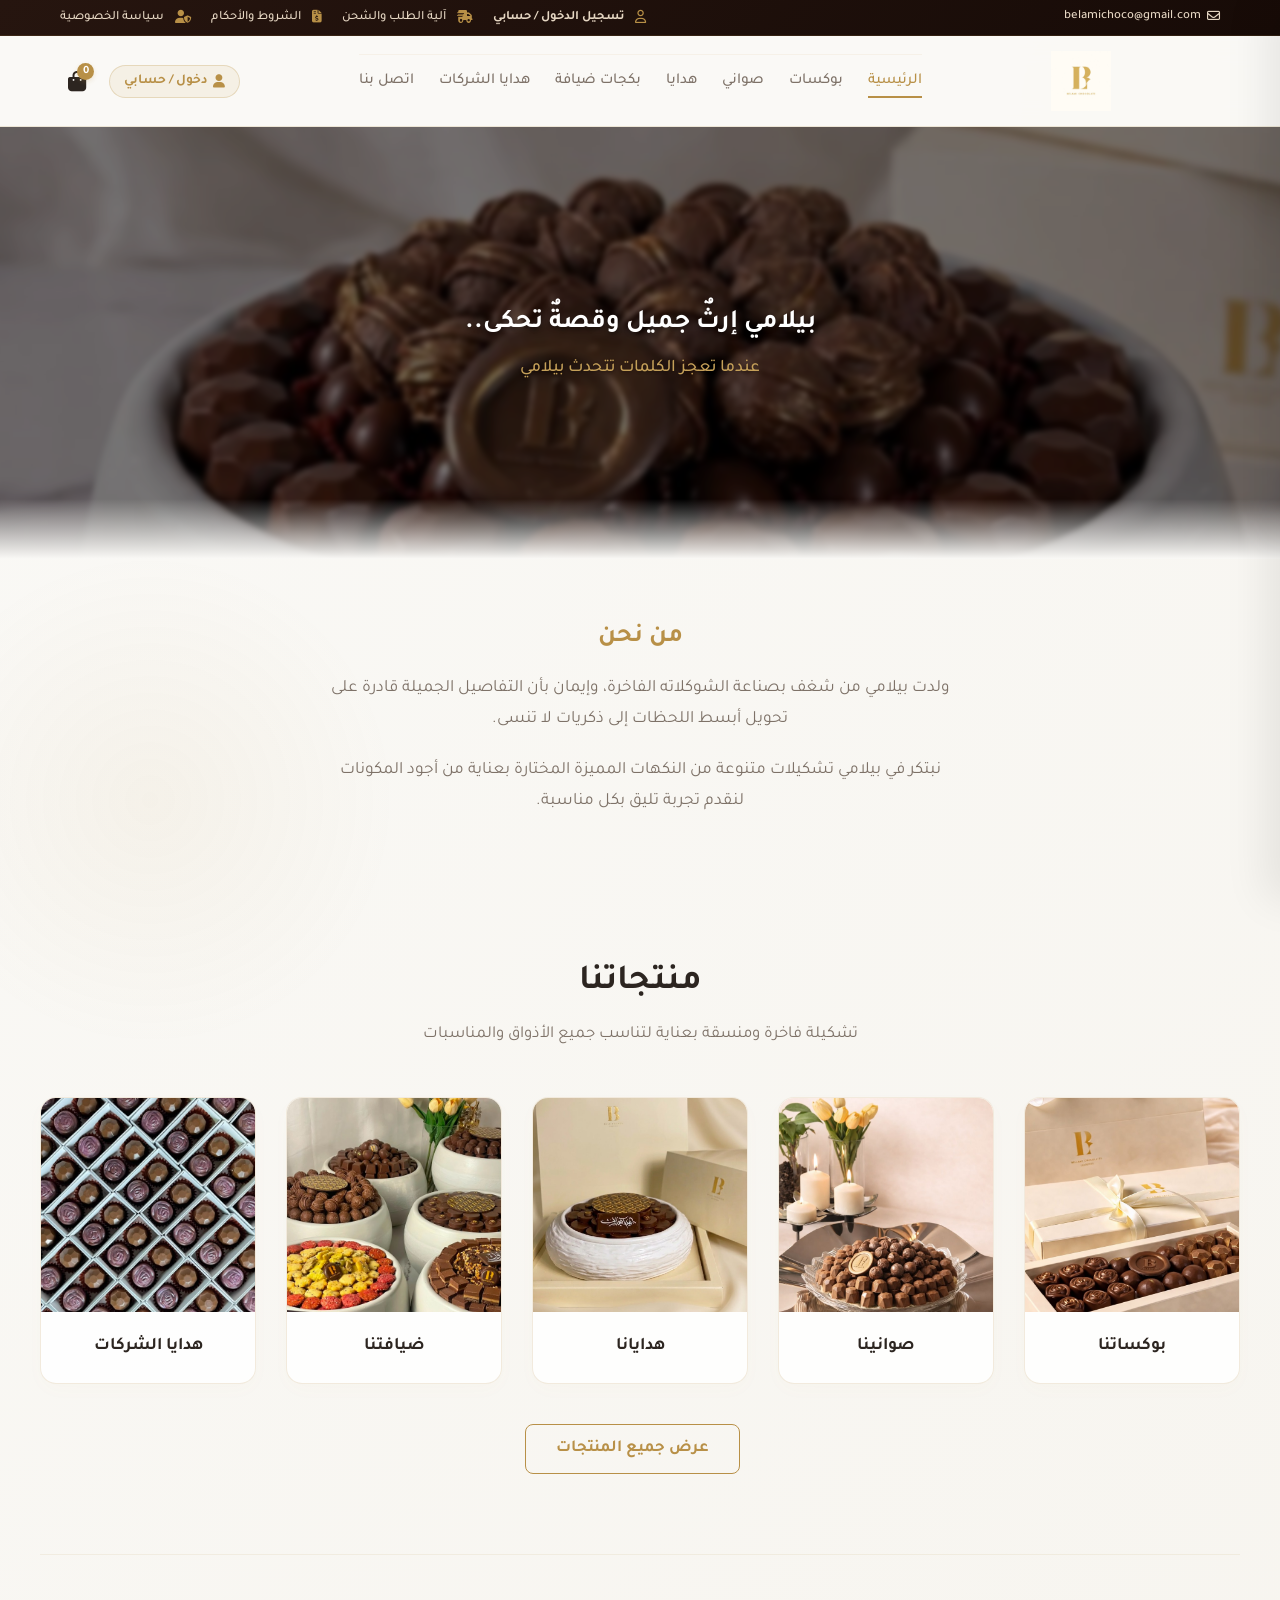
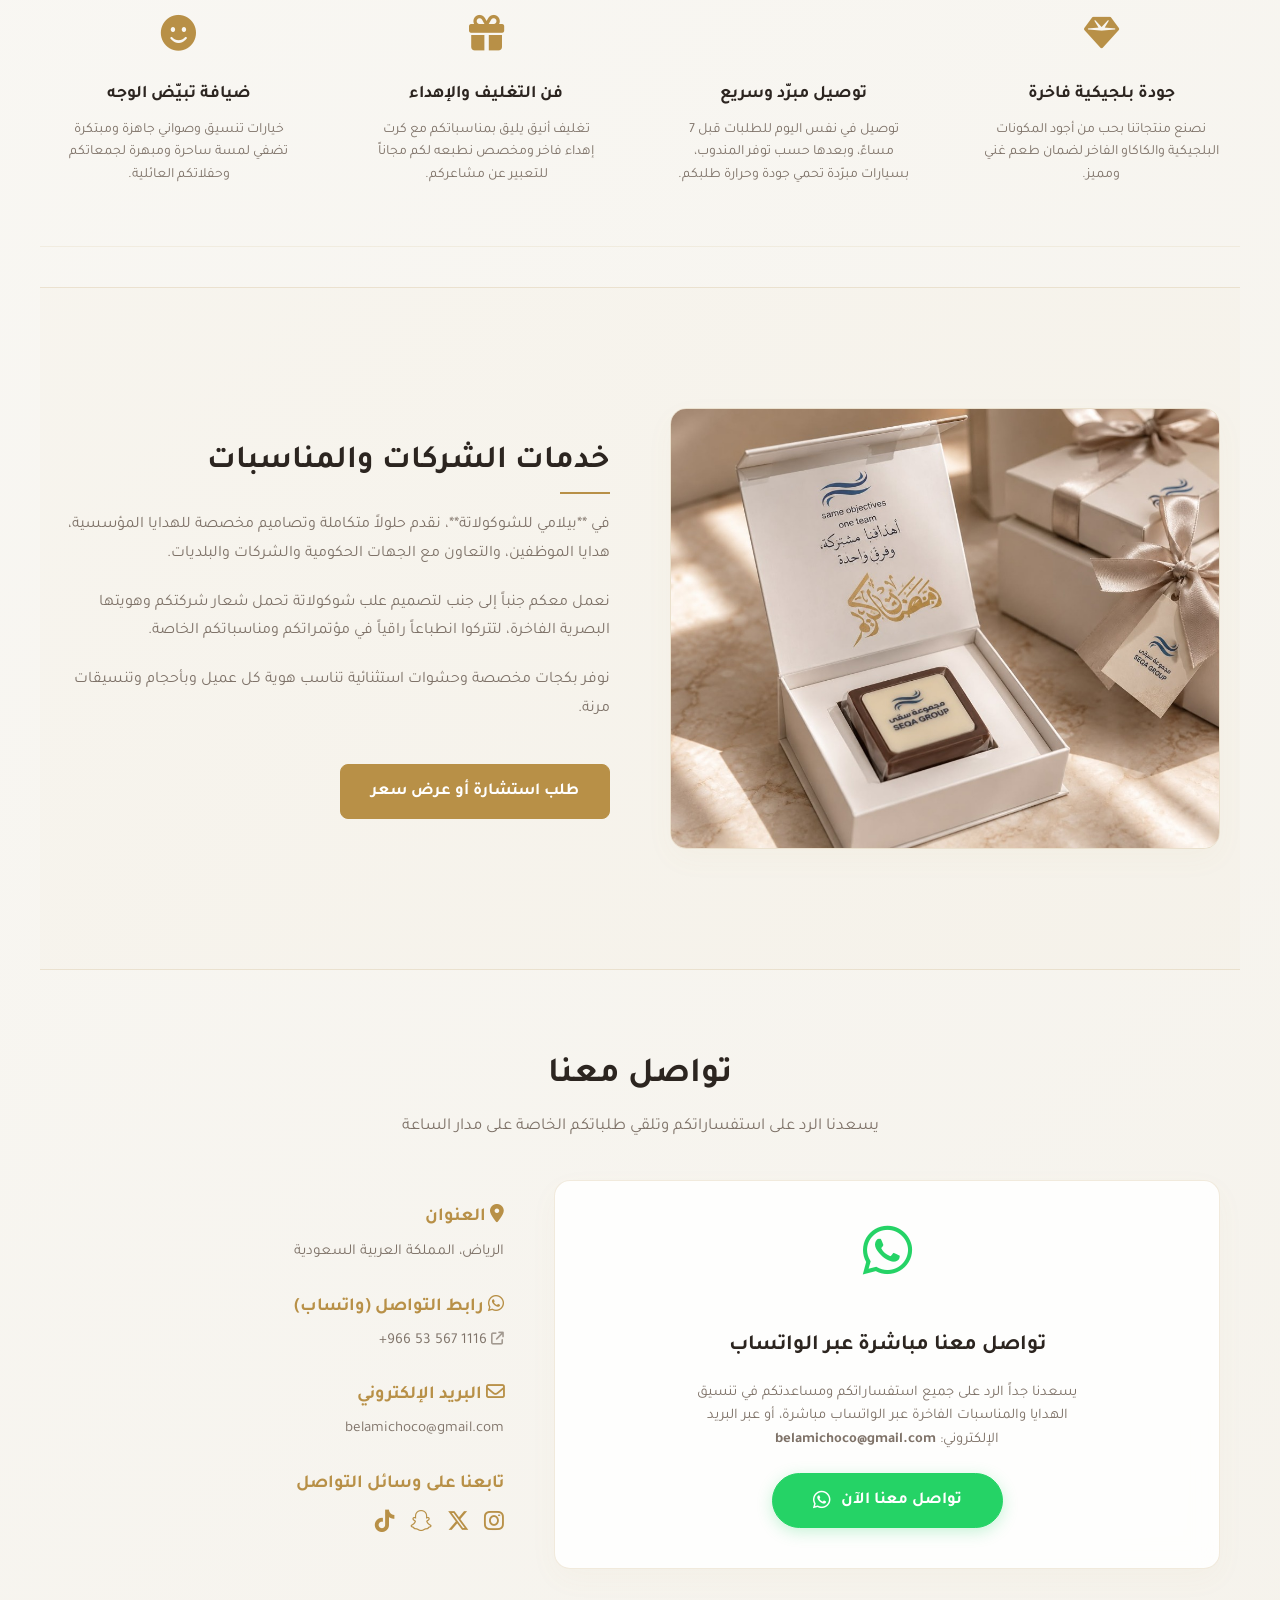
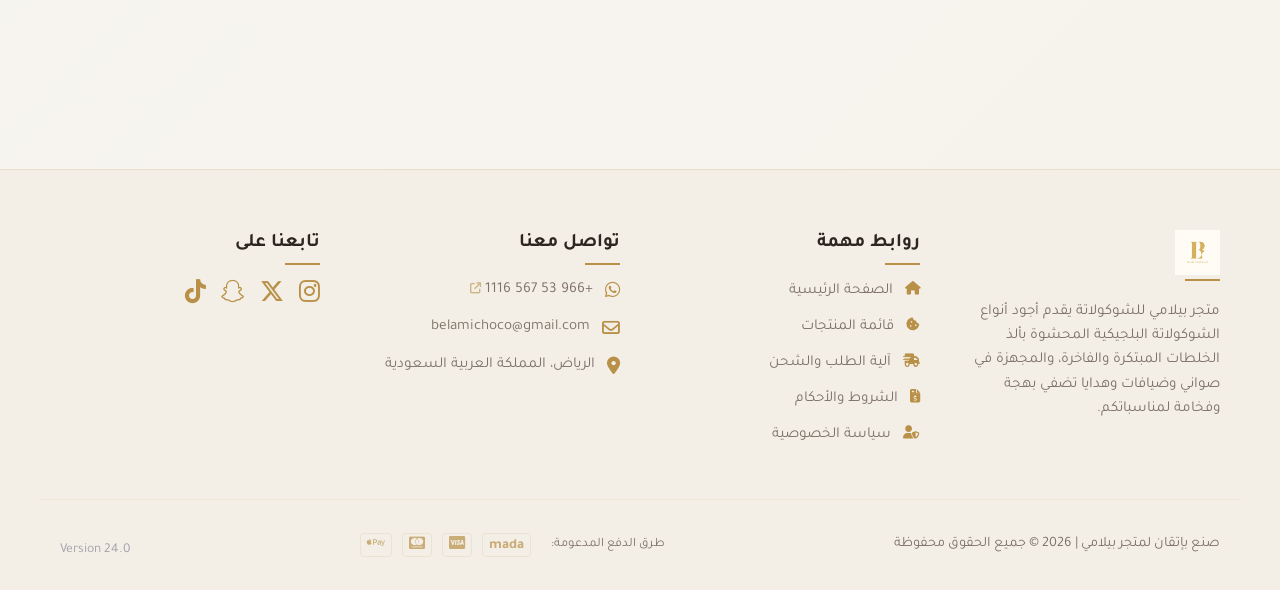
==== commit 21a9b386: "Add Share Product button with Web Share API and deep-linking to product cards and modal, bump to v24" ====
--- a/index.html
+++ b/index.html
@@ -4,25 +4,71 @@
     <meta name="google-site-verification" content="google6c1551627c036fb0.html" />
     <meta charset="UTF-8">
     <meta name="viewport" content="width=device-width, initial-scale=1.0">
-    <title>بيلامي شوكليت | Belami Chocolate - الشوكولاتة البلجيكية الفاخرة</title>
+    <title>بيلامي للشوكولاتة | شوكولاتة بلجيكية فاخرة، صواني ضيافة، وهدايا راقية بالرياض</title>
+    <link rel="canonical" href="https://belamisa.com/" />
+    <meta name="robots" content="index, follow, max-image-preview:large" />
     <script>if (window.location.hostname === 'www.belamisa.com') window.location.href = window.location.href.replace('www.', '');</script>
-    <meta name="description" content="تسوق أجود أنواع الشوكولاتة البلجيكية بحشوات مبتكرة وفاخرة، بوكسات إهداء، صواني ضيافة للمناسبات، وتوصيل سريع لكافة أحياء الرياض.">
-    <meta name="keywords" content="شوكولاتة بلجيكية, شوكولاتة الرياض, متجر شوكولاتة, بوكسات شوكولاتة, هدايا شوكولاتة, صواني شوكولاتة, بكج ضيافة, بيلامي شوكليت, Belami Chocolate, شوكولاتة مناسبات, شوكولاتة شركات">
+    <meta name="description" content="متجر بيلامي للشوكولاتة (Belami Chocolate) في الرياض. تسوق أفخم شوكولاتة بلجيكية، صواني شوكولاتة للضيافة والمناسبات، بوكسات هدايا راقية، وتوزيعات شركات مع توصيل سريع ومبرد.">
+    <meta name="keywords" content="بيلامي, بيلامي للشوكولاتة, بيلامي شوكليت, شوكولاتة, شوكلاته, صواني, صواني شوكولاتة, صواني ضيافة, هدايا, هدايا شوكولاتة, بوكسات شوكولاتة, شوكولاتة بلجيكية, شوكولاتة الرياض, متجر شوكولاتة, بكجات ضيافة, شوكولاتة مناسبات, هدايا شركات, Belami Chocolate">
     
     <!-- Open Graph (Facebook / WhatsApp / Instagram) -->
-    <meta property="og:title" content="بيلامي شوكليت | Belami Chocolate">
-    <meta property="og:description" content="تسوق أجود أنواع الشوكولاتة البلجيكية بحشوات مبتكرة وفاخرة، بوكسات إهداء، صواني ضيافة للمناسبات، وتوصيل سريع لكافة أحياء الرياض.">
+    <meta property="og:title" content="بيلامي للشوكولاتة | شوكولاتة فاخرة، صواني ضيافة، وهدايا">
+    <meta property="og:description" content="تسوق من بيلامي أفخم شوكولاتة بلجيكية، صواني ضيافة للمناسبات، وبوكسات هدايا راقية مع توصيل سريع في الرياض.">
     <meta property="og:image" content="https://belamisa.com/assets/luxury_chocolate_box.jpg">
-    <meta property="og:url" content="https://belamisa.com">
+    <meta property="og:url" content="https://belamisa.com/">
     <meta property="og:type" content="website">
-    <meta property="og:site_name" content="بيلامي شوكليت | Belami Chocolate">
+    <meta property="og:site_name" content="بيلامي للشوكولاتة | Belami Chocolate">
     <meta property="og:locale" content="ar_SA">
     
     <!-- Twitter Card -->
     <meta name="twitter:card" content="summary_large_image">
-    <meta name="twitter:title" content="بيلامي شوكليت | Belami Chocolate">
-    <meta name="twitter:description" content="تسوق أجود أنواع الشوكولاتة البلجيكية بحشوات مبتكرة وفاخرة، بوكسات إهداء، صواني ضيافة للمناسبات، وتوصيل سريع لكافة أحياء الرياض.">
+    <meta name="twitter:title" content="بيلامي للشوكولاتة | شوكولاتة فاخرة، صواني ضيافة، وهدايا">
+    <meta name="twitter:description" content="تسوق من بيلامي أفخم شوكولاتة بلجيكية، صواني ضيافة للمناسبات، وبوكسات هدايا راقية مع توصيل سريع في الرياض.">
     <meta name="twitter:image" content="https://belamisa.com/assets/luxury_chocolate_box.jpg">
+
+    <!-- Schema.org Structured Data (JSON-LD) for Google Search -->
+    <script type="application/ld+json">
+    {
+      "@context": "https://schema.org",
+      "@graph": [
+        {
+          "@type": "WebSite",
+          "@id": "https://belamisa.com/#website",
+          "url": "https://belamisa.com/",
+          "name": "بيلامي للشوكولاتة | شوكولاتة، صواني، وهدايا",
+          "alternateName": ["بيلامي", "بيلامي شوكليت", "شوكولاتة بيلامي", "صواني شوكولاتة بيلامي", "هدايا بيلامي", "Belami Chocolate"],
+          "inLanguage": "ar-SA"
+        },
+        {
+          "@type": "Store",
+          "@id": "https://belamisa.com/#store",
+          "name": "بيلامي للشوكولاتة - شوكولاتة وصواني وهدايا",
+          "alternateName": ["بيلامي", "بيلامي شوكليت", "Belami Chocolate"],
+          "description": "متجر بيلامي للشوكولاتة البلجيكية الفاخرة في الرياض - تشكيلة مميزة من الشوكولاتة، صواني الضيافة للمناسبات، وبوكسات الهدايا الراقية.",
+          "url": "https://belamisa.com/",
+          "telephone": "+966535671116",
+          "priceRange": "$$",
+          "image": "https://belamisa.com/assets/luxury_chocolate_box.jpg",
+          "address": {
+            "@type": "PostalAddress",
+            "addressLocality": "الرياض",
+            "addressCountry": "SA"
+          },
+          "hasOfferCatalog": {
+            "@type": "OfferCatalog",
+            "name": "منتجات بيلامي للشوكولاتة",
+            "itemListElement": [
+              { "@type": "OfferCatalog", "name": "بوكسات شوكولاتة فاخرة" },
+              { "@type": "OfferCatalog", "name": "صواني شوكولاتة وضيافة" },
+              { "@type": "OfferCatalog", "name": "هدايا شوكولاتة وتنسيقات ورد" },
+              { "@type": "OfferCatalog", "name": "بكجات ضيافة ومناسبات" },
+              { "@type": "OfferCatalog", "name": "شوكولاتة وهدايا الشركات" }
+            ]
+          }
+        }
+      ]
+    }
+    </script>
     
     <!-- FontAwesome Icons -->
     <link rel="stylesheet" href="https://cdnjs.cloudflare.com/ajax/libs/font-awesome/6.5.1/css/all.min.css">
@@ -1002,7 +1048,7 @@
                 <span class="payment-badge" title="أبل باي" style="font-weight: 800; font-size: 0.9rem; color: var(--text-gold); border: 1px solid var(--glass-border); padding: 2px 6px; border-radius: 4px; background: rgba(255,255,255,0.02)"><i class="fa-brands fa-apple-pay"></i></span>
             </div>
             <div style="font-size: 0.85rem; color: #a1a1aa; margin-top: 10px;">
-                Version 23.0
+                Version 24.0
             </div>
         </div>
     </footer>
@@ -1102,6 +1148,9 @@
                     <button class="btn modal-add-btn" id="modal-add-btn" onclick="addModalProductToCart()" type="button">
                         إضافة إلى السلة <i class="fa-solid fa-bag-shopping"></i>
                     </button>
+                    <button class="btn-icon" onclick="shareProduct(currentModalProduct ? currentModalProduct.id : null)" type="button" title="مشاركة المنتج" style="width: 46px; height: 46px; border-radius: 12px; border: 1px solid rgba(184, 144, 71, 0.35); background: rgba(184, 144, 71, 0.08); color: var(--primary); display: flex; align-items: center; justify-content: center; font-size: 1.1rem; flex-shrink: 0; cursor: pointer;">
+                        <i class="fa-solid fa-share-nodes"></i>
+                    </button>
                 </div>
             </div>
         </div>
@@ -1336,8 +1385,8 @@
     </div>
 
     <!-- Custom Logic Script -->
-    <script src="customer_email.js?v=23"></script><script src="customer_engine.js?v=23"></script>
-    <script src="app.js?v=23"></script>
+    <script src="customer_email.js?v=24"></script><script src="customer_engine.js?v=24"></script>
+    <script src="app.js?v=24"></script>
 </body>
 </html>
 
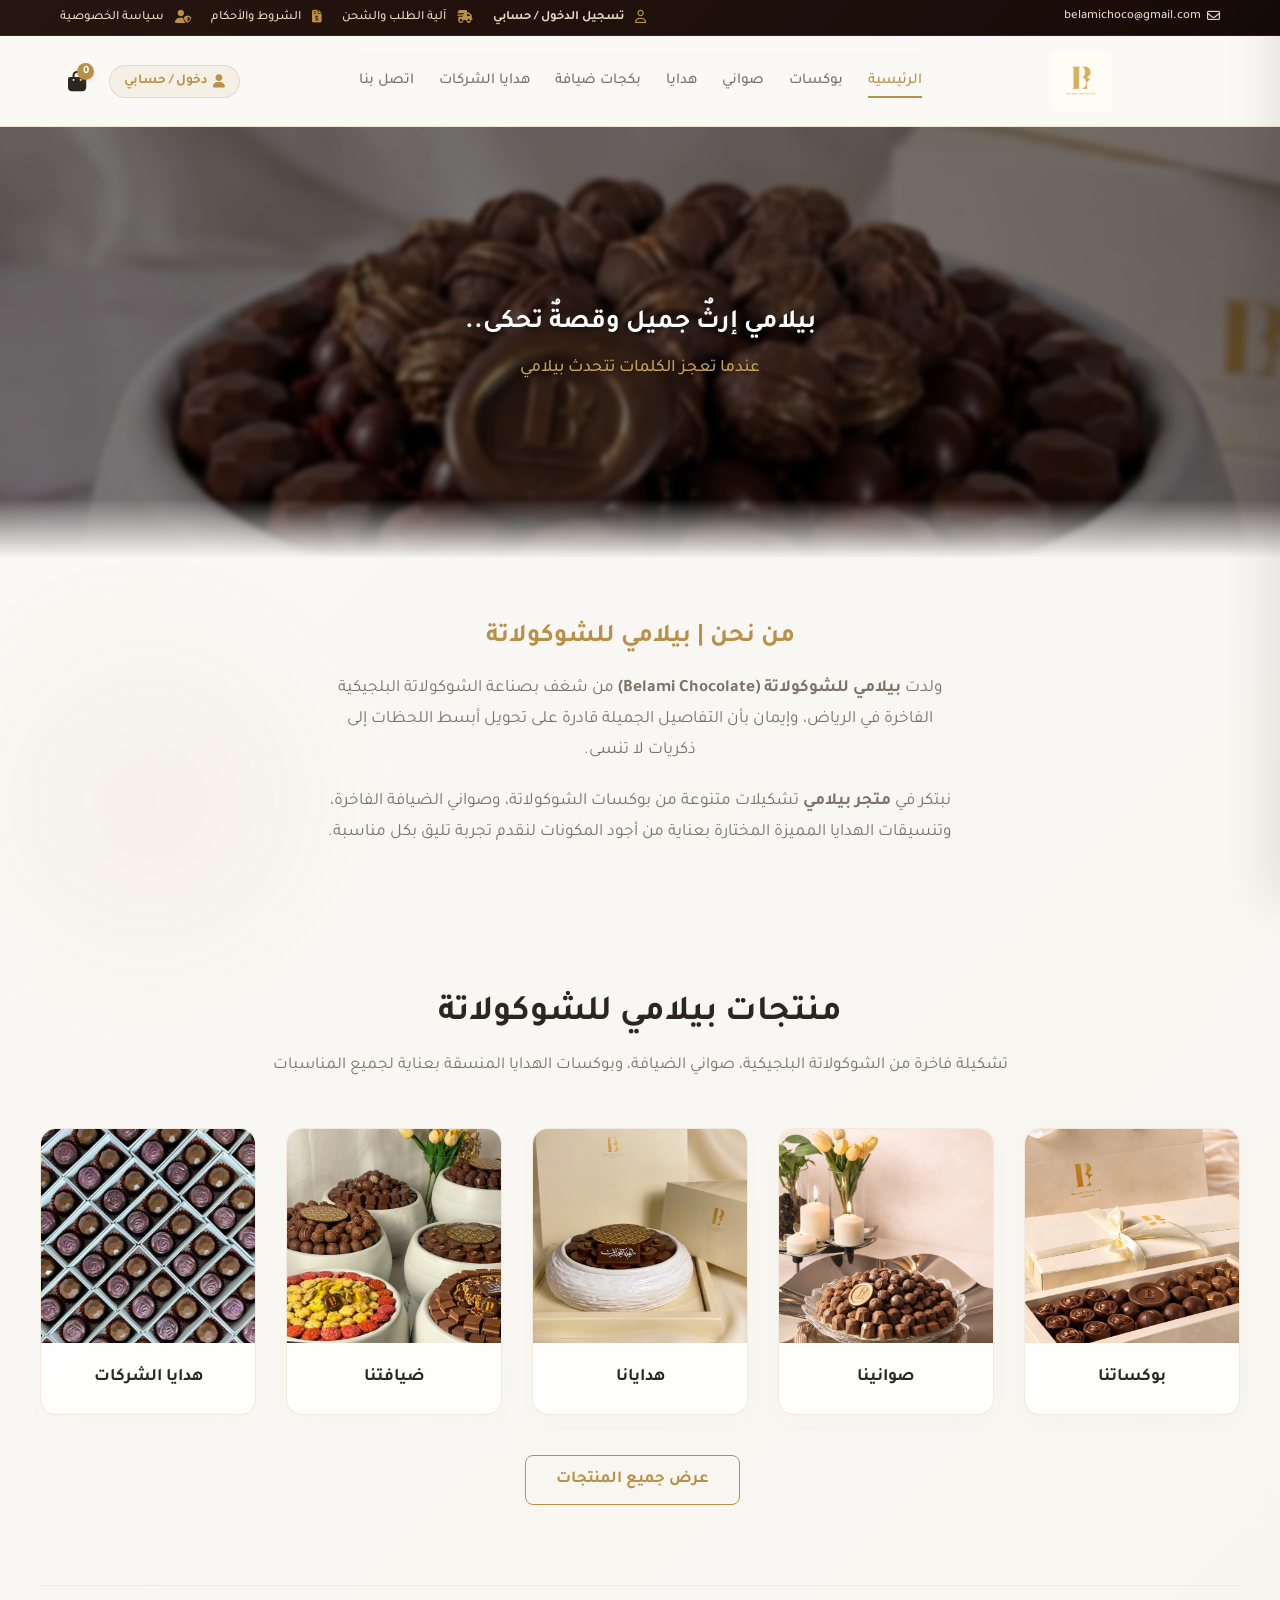
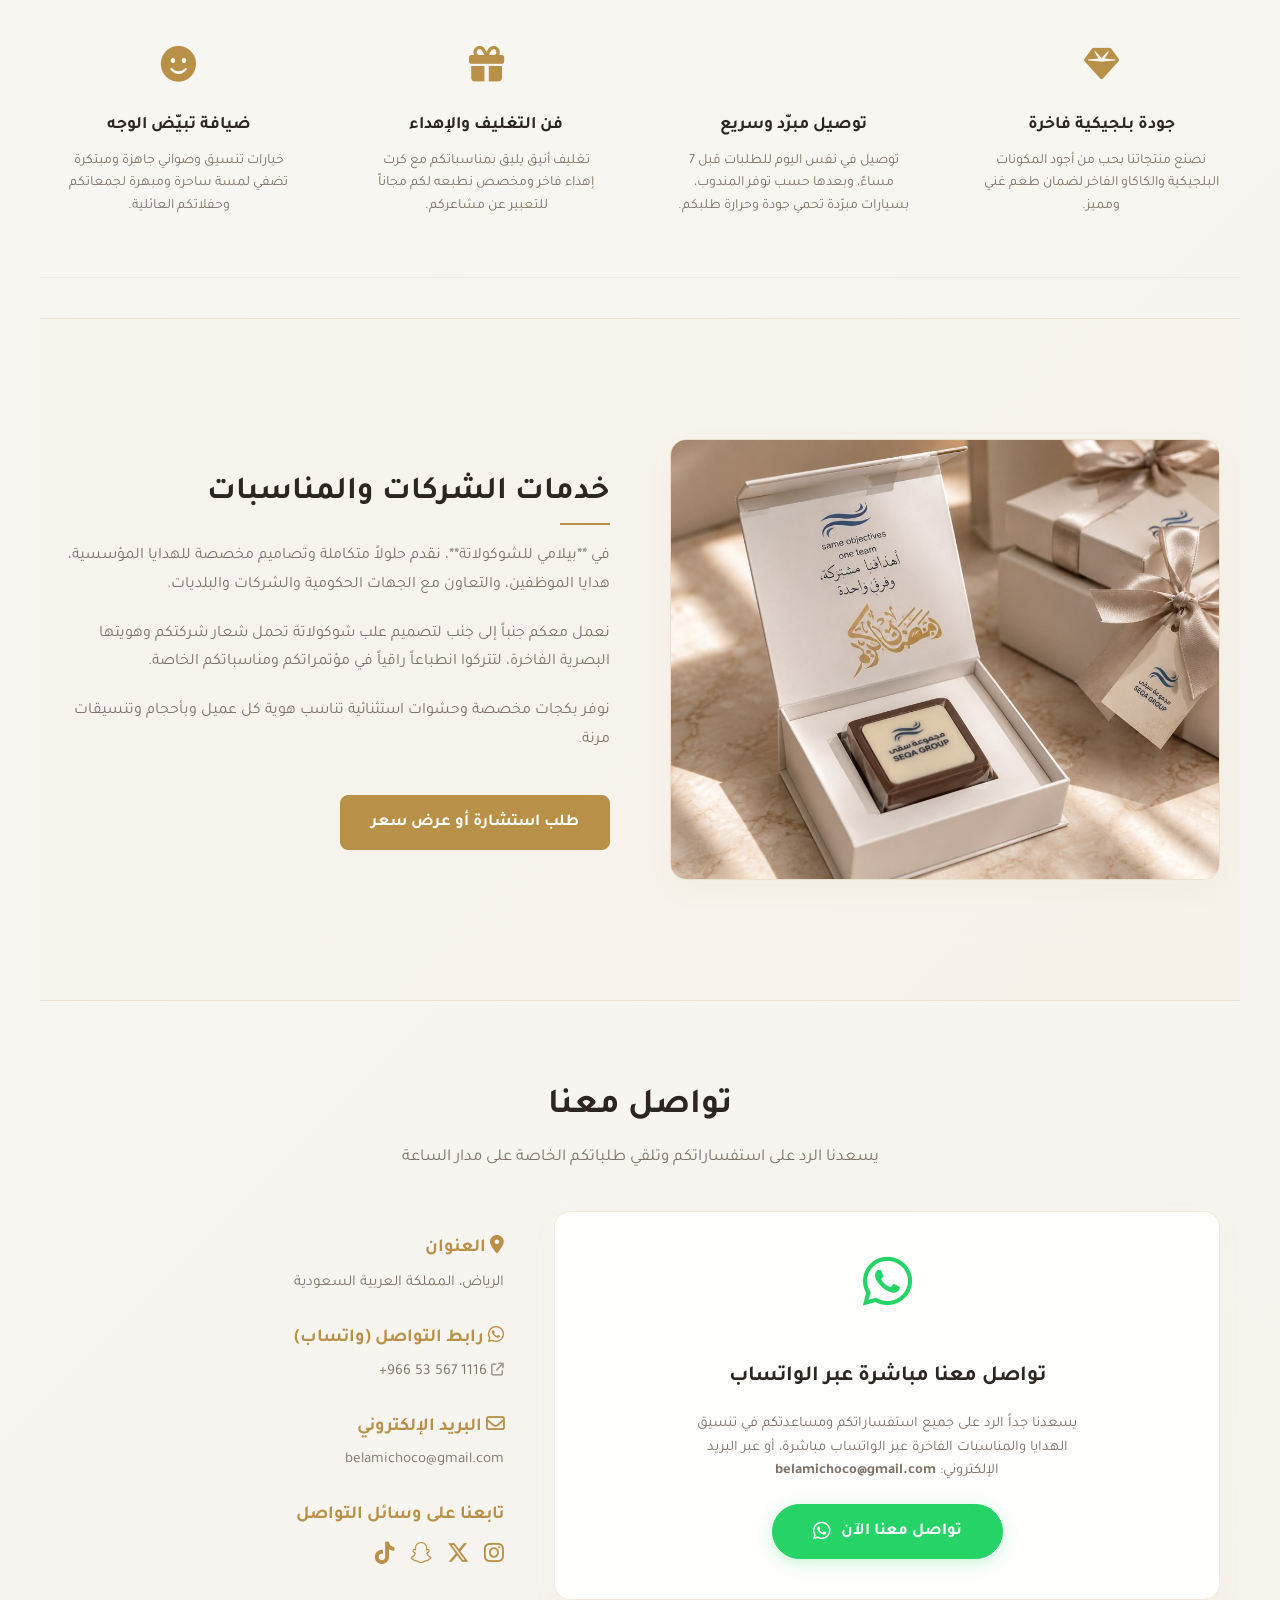
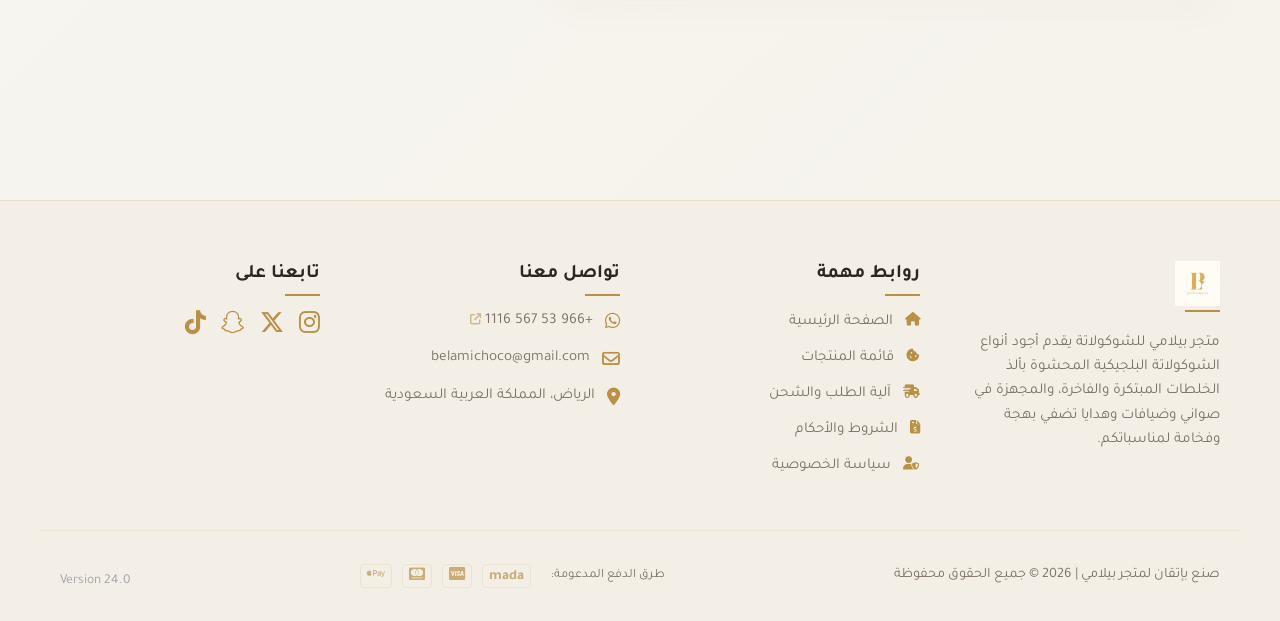
==== commit edde4d04: "Strengthen visible Arabic SEO headings and image alt texts for Belami Chocolate" ====
--- a/index.html
+++ b/index.html
@@ -191,9 +191,9 @@
             <section id="about" class="section container about-section" style="scroll-margin-top: 100px; text-align: center; padding: 40px 0;">
                 <div class="about-content-centered">
                     <div class="about-text-content-centered">
-                        <h3 style="color: var(--primary); font-size: 1.6rem; font-weight: 700; margin-bottom: 15px; font-family: 'Tajawal', sans-serif;">من نحن</h3>
-                        <p>ولدت بيلامي من شغف بصناعة الشوكلاته الفاخرة، وإيمان بأن التفاصيل الجميلة قادرة على تحويل أبسط اللحظات إلى ذكريات لا تنسى.</p>
-                        <p>نبتكر في بيلامي تشكيلات متنوعة من النكهات المميزة المختارة بعناية من أجود المكونات لنقدم تجربة تليق بكل مناسبة.</p>
+                        <h2 style="color: var(--primary); font-size: 1.6rem; font-weight: 700; margin-bottom: 15px; font-family: 'Tajawal', sans-serif;">من نحن | بيلامي للشوكولاتة</h2>
+                        <p>ولدت <strong>بيلامي للشوكولاتة (Belami Chocolate)</strong> من شغف بصناعة الشوكولاتة البلجيكية الفاخرة في الرياض، وإيمان بأن التفاصيل الجميلة قادرة على تحويل أبسط اللحظات إلى ذكريات لا تنسى.</p>
+                        <p>نبتكر في <strong>متجر بيلامي</strong> تشكيلات متنوعة من بوكسات الشوكولاتة، وصواني الضيافة الفاخرة، وتنسيقات الهدايا المميزة المختارة بعناية من أجود المكونات لنقدم تجربة تليق بكل مناسبة.</p>
                     </div>
                 </div>
             </section>
@@ -201,27 +201,27 @@
             <!-- 2. Menu Section (منتجاتنا) -->
             <section id="menu" class="section container menu-section" style="scroll-margin-top: 100px;">
                 <div class="section-header-boutique">
-                    <h2>منتجاتنا</h2>
-                    <p>تشكيلة فاخرة ومنسقة بعناية لتناسب جميع الأذواق والمناسبات</p>
+                    <h2>منتجات بيلامي للشوكولاتة</h2>
+                    <p>تشكيلة فاخرة من الشوكولاتة البلجيكية، صواني الضيافة، وبوكسات الهدايا المنسقة بعناية لجميع المناسبات</p>
                 </div>
                 <div class="menu-categories-grid">
                     <div class="menu-cat-card" onclick="openCategoryView('boxes')">
                         <div class="menu-cat-img-wrapper">
-                            <img src="assets/luxury_chocolate_box.jpg" alt="Boxes | بوكسات">
+                            <img src="assets/luxury_chocolate_box.jpg" alt="بوكسات شوكولاتة بيلامي الفاخرة">
                         </div>
                         <h3>بوكساتنا</h3>
                     </div>
                     
                     <div class="menu-cat-card" onclick="openCategoryView('trays')">
                         <div class="menu-cat-img-wrapper">
-                            <img src="assets/chocolate_tray.jpg" alt="Trays | صواني">
+                            <img src="assets/chocolate_tray.jpg" alt="صواني شوكولاتة بيلامي للضيافة والمناسبات">
                         </div>
                         <h3>صوانينا</h3>
                     </div>
                     
                     <div class="menu-cat-card" onclick="openCategoryView('gifts')">
                         <div class="menu-cat-img-wrapper">
-                            <img src="assets/chocolate_gift.jpg" alt="Gifts | هدايا">
+                            <img src="assets/chocolate_gift.jpg" alt="هدايا شوكولاتة بيلامي وتنسيقات الورد">
                         </div>
                         <h3>هدايانا</h3>
                     </div>
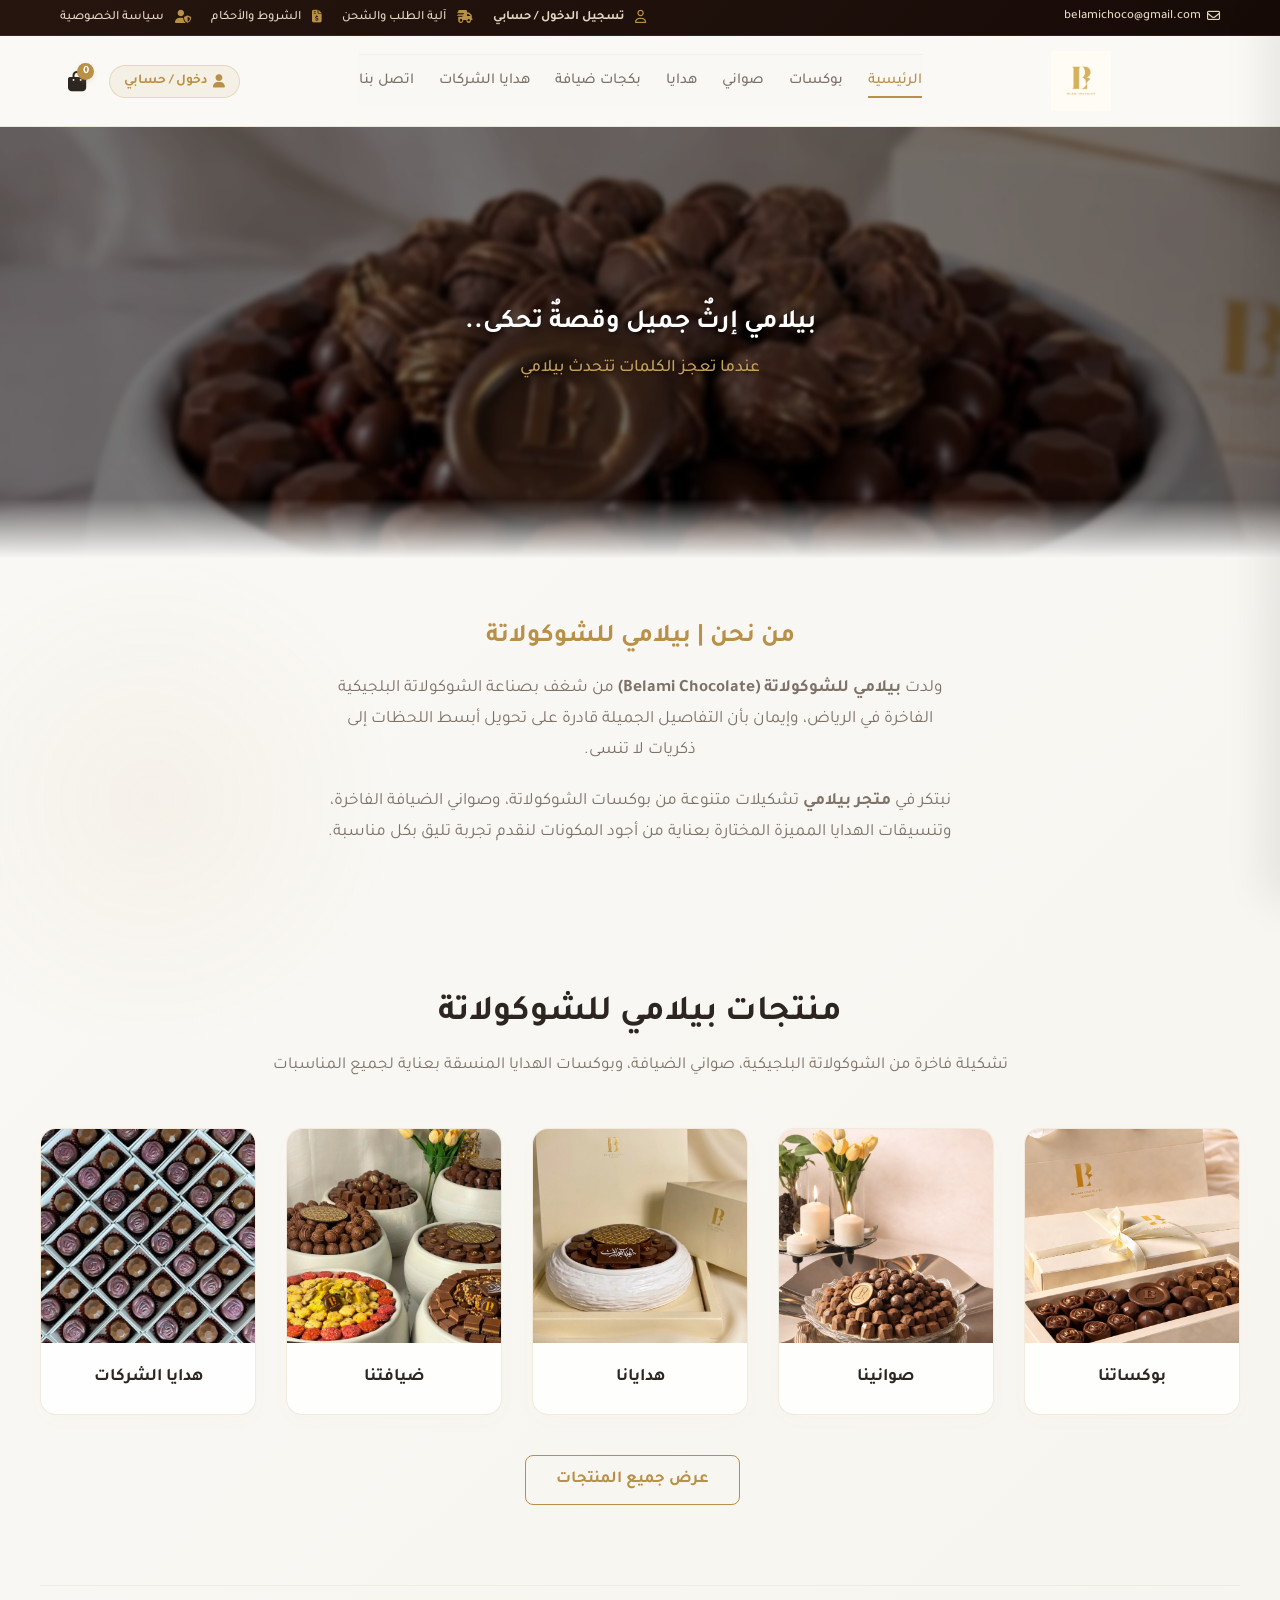
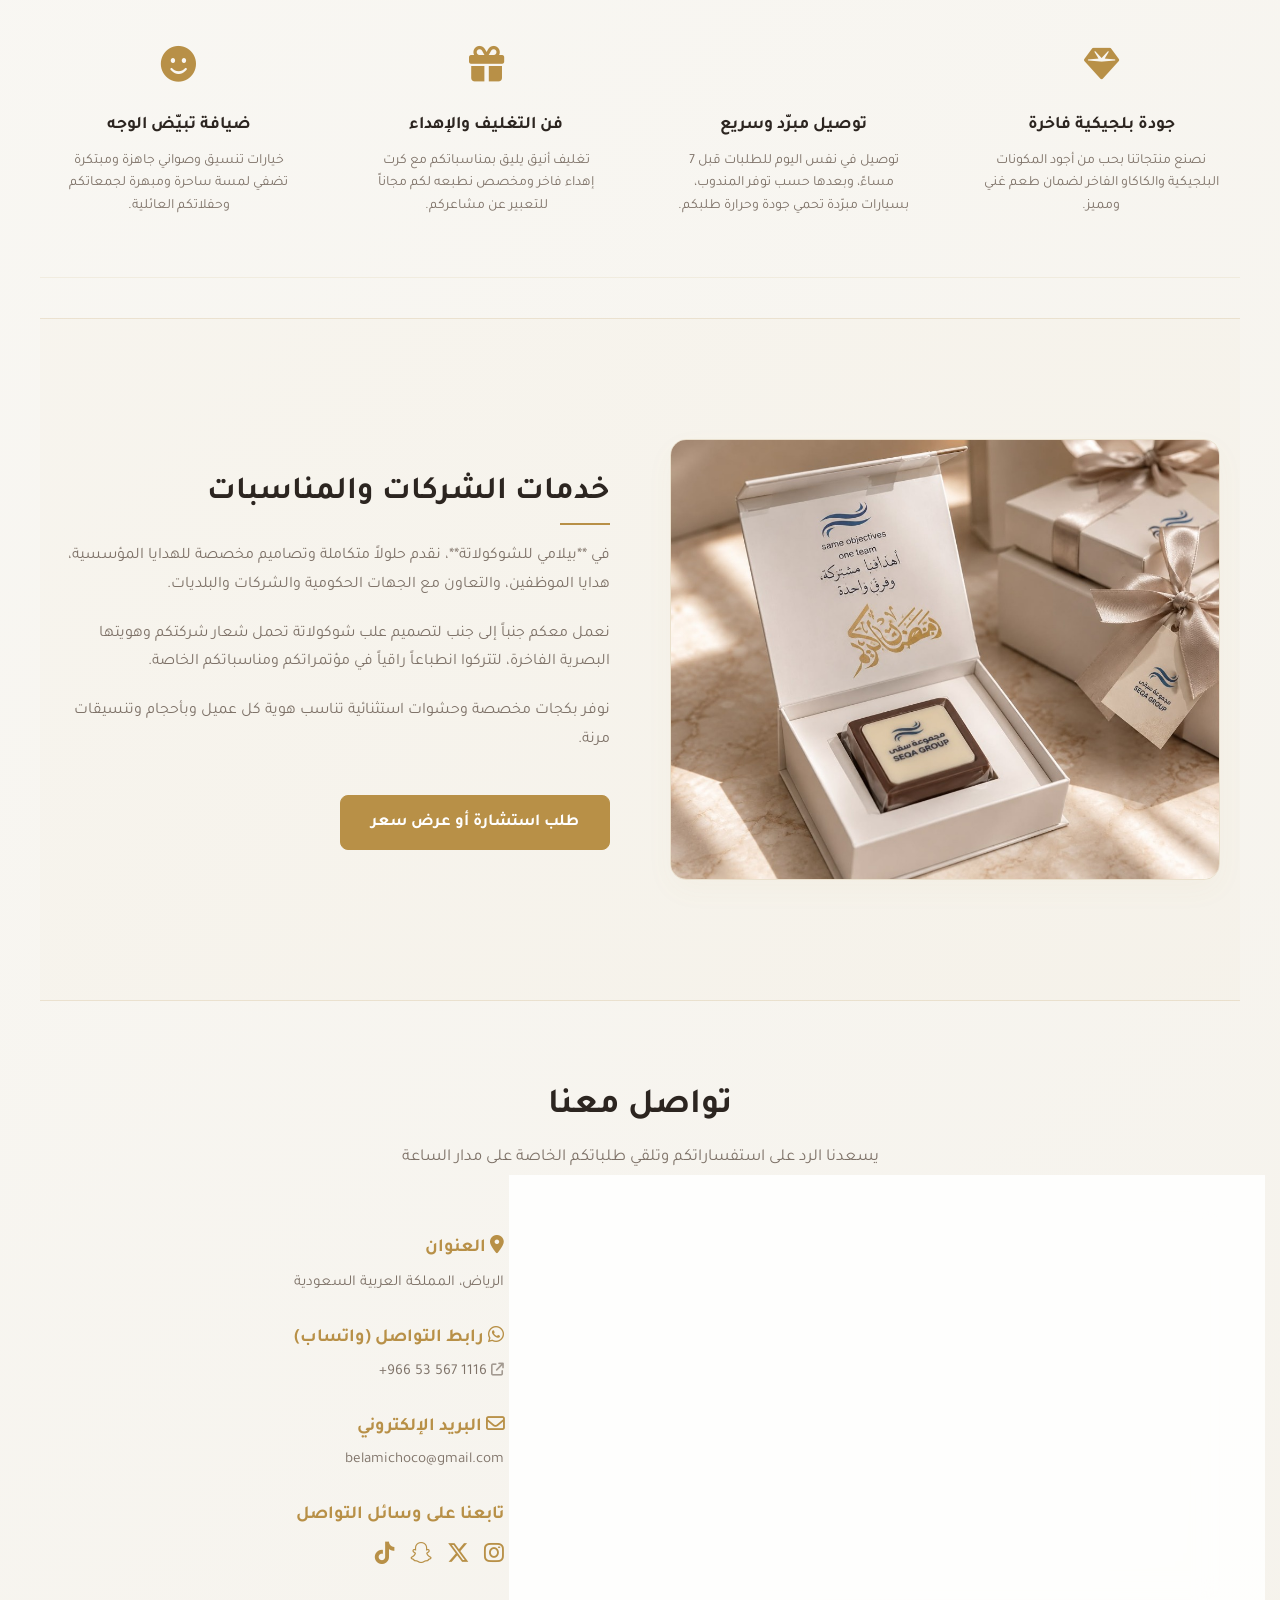
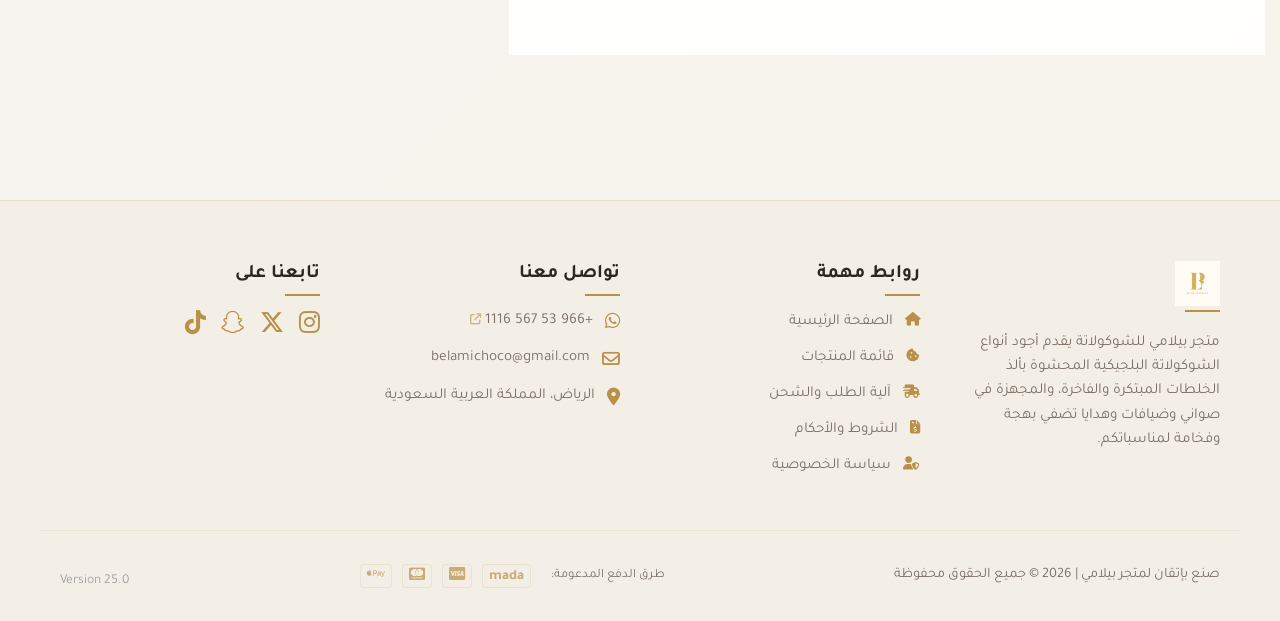
==== commit d0512a80: "Fix iOS Safari pointer events and sticky header glitch on success screen after Apple Pay, bump to v2" ====
--- a/index.html
+++ b/index.html
@@ -75,7 +75,7 @@
     <link rel="stylesheet" href="https://cdn.jsdelivr.net/npm/@fortawesome/fontawesome-free@6.5.1/css/all.min.css">
     
     <!-- Custom Style Sheet -->
-    <link rel="stylesheet" href="style.css?v=2">
+    <link rel="stylesheet" href="style.css?v=25">
     
     <!-- Apple Pay Official JS SDK -->
     <script src="https://applepay.cdn-apple.com/jsapi/1.latest/apple-pay-sdk.js"></script>
@@ -83,10 +83,6 @@
     <!-- Moyasar Payment Form Library -->
     <link rel="stylesheet" href="libs/moyasar.css" />
     <script src="libs/moyasar.umd.min.js"></script>
-
-    <!-- Tap Payments goSell Library -->
-    <link rel="stylesheet" href="https://goSellJSLib.b-cdn.net/v2.0.4/css/gosell.css" />
-    <script type="text/javascript" src="https://goSellJSLib.b-cdn.net/v2.0.4/js/gosell.js"></script>
 
 <style>.currency-icon { height: 16px !important; width: auto !important; vertical-align: -2px !important; margin-right: 3px !important; margin-left: 3px !important; display: inline-block !important; opacity: 0.9; }</style>
 <script src="https://cdnjs.cloudflare.com/ajax/libs/html2pdf.js/0.10.1/html2pdf.bundle.min.js"></script></head>
@@ -548,10 +544,10 @@
                             </div>
                         </div>
 
-                        <div style="display: flex; gap: 15px; justify-content: center; flex-wrap: wrap;">
-                            <a href="#" id="whatsapp-confirm-btn" class="btn" style="background-color: #25D366; border-color: #25D366; color: white; display: none; align-items: center; gap: 8px;"><i class="fa-brands fa-whatsapp"></i> تأكيد الطلب عبر الواتساب</a>
-                            <button type="button" onclick="window.location.href='/'" class="btn">العودة للرئيسية</button>
-                            <button type="button" id="success-print-btn" class="btn btn-secondary"><i class="fa-solid fa-file-pdf"></i> عرض الفاتورة</button>
+                        <div style="display: flex; gap: 15px; justify-content: center; flex-wrap: wrap; position: relative; z-index: 50;">
+                            <a href="#" id="whatsapp-confirm-btn" target="_blank" rel="noopener" class="btn" style="background-color: #25D366; border-color: #25D366; color: white; display: none; align-items: center; justify-content: center; gap: 8px; cursor: pointer; position: relative; z-index: 55;"><i class="fa-brands fa-whatsapp"></i> تأكيد الطلب عبر الواتساب</a>
+                            <button type="button" onclick="navigateTo('home'); window.scrollTo(0,0);" class="btn" style="cursor: pointer; position: relative; z-index: 55;">العودة للرئيسية</button>
+                            <button type="button" id="success-print-btn" onclick="const oid = (document.getElementById('receipt-order-id') ? document.getElementById('receipt-order-id').textContent.replace('#','').trim() : ''); if(window.viewCustomerInvoice) window.viewCustomerInvoice(oid);" class="btn btn-secondary" style="cursor: pointer; position: relative; z-index: 55;"><i class="fa-solid fa-file-pdf"></i> عرض الفاتورة</button>
                         </div>
                     </div>
                 </div>
@@ -1048,7 +1044,7 @@
                 <span class="payment-badge" title="أبل باي" style="font-weight: 800; font-size: 0.9rem; color: var(--text-gold); border: 1px solid var(--glass-border); padding: 2px 6px; border-radius: 4px; background: rgba(255,255,255,0.02)"><i class="fa-brands fa-apple-pay"></i></span>
             </div>
             <div style="font-size: 0.85rem; color: #a1a1aa; margin-top: 10px;">
-                Version 24.0
+                Version 25.0
             </div>
         </div>
     </footer>
@@ -1385,8 +1381,8 @@
     </div>
 
     <!-- Custom Logic Script -->
-    <script src="customer_email.js?v=24"></script><script src="customer_engine.js?v=24"></script>
-    <script src="app.js?v=24"></script>
+    <script src="customer_email.js?v=25"></script><script src="customer_engine.js?v=25"></script>
+    <script src="app.js?v=25"></script>
 </body>
 </html>
 
--- a/style.css
+++ b/style.css
@@ -159,11 +159,15 @@
 /* Header & Navbar */
 header {
     position: sticky;
+    position: -webkit-sticky;
     top: 0;
+    left: 0;
+    right: 0;
     width: 100%;
-    z-index: 100;
-    background: rgba(250, 249, 246, 0.95);
+    z-index: 500;
+    background: rgba(250, 249, 246, 0.98);
     backdrop-filter: blur(12px);
+    -webkit-backdrop-filter: blur(12px);
     border-bottom: 1px solid var(--glass-border);
     transition: var(--transition);
 }
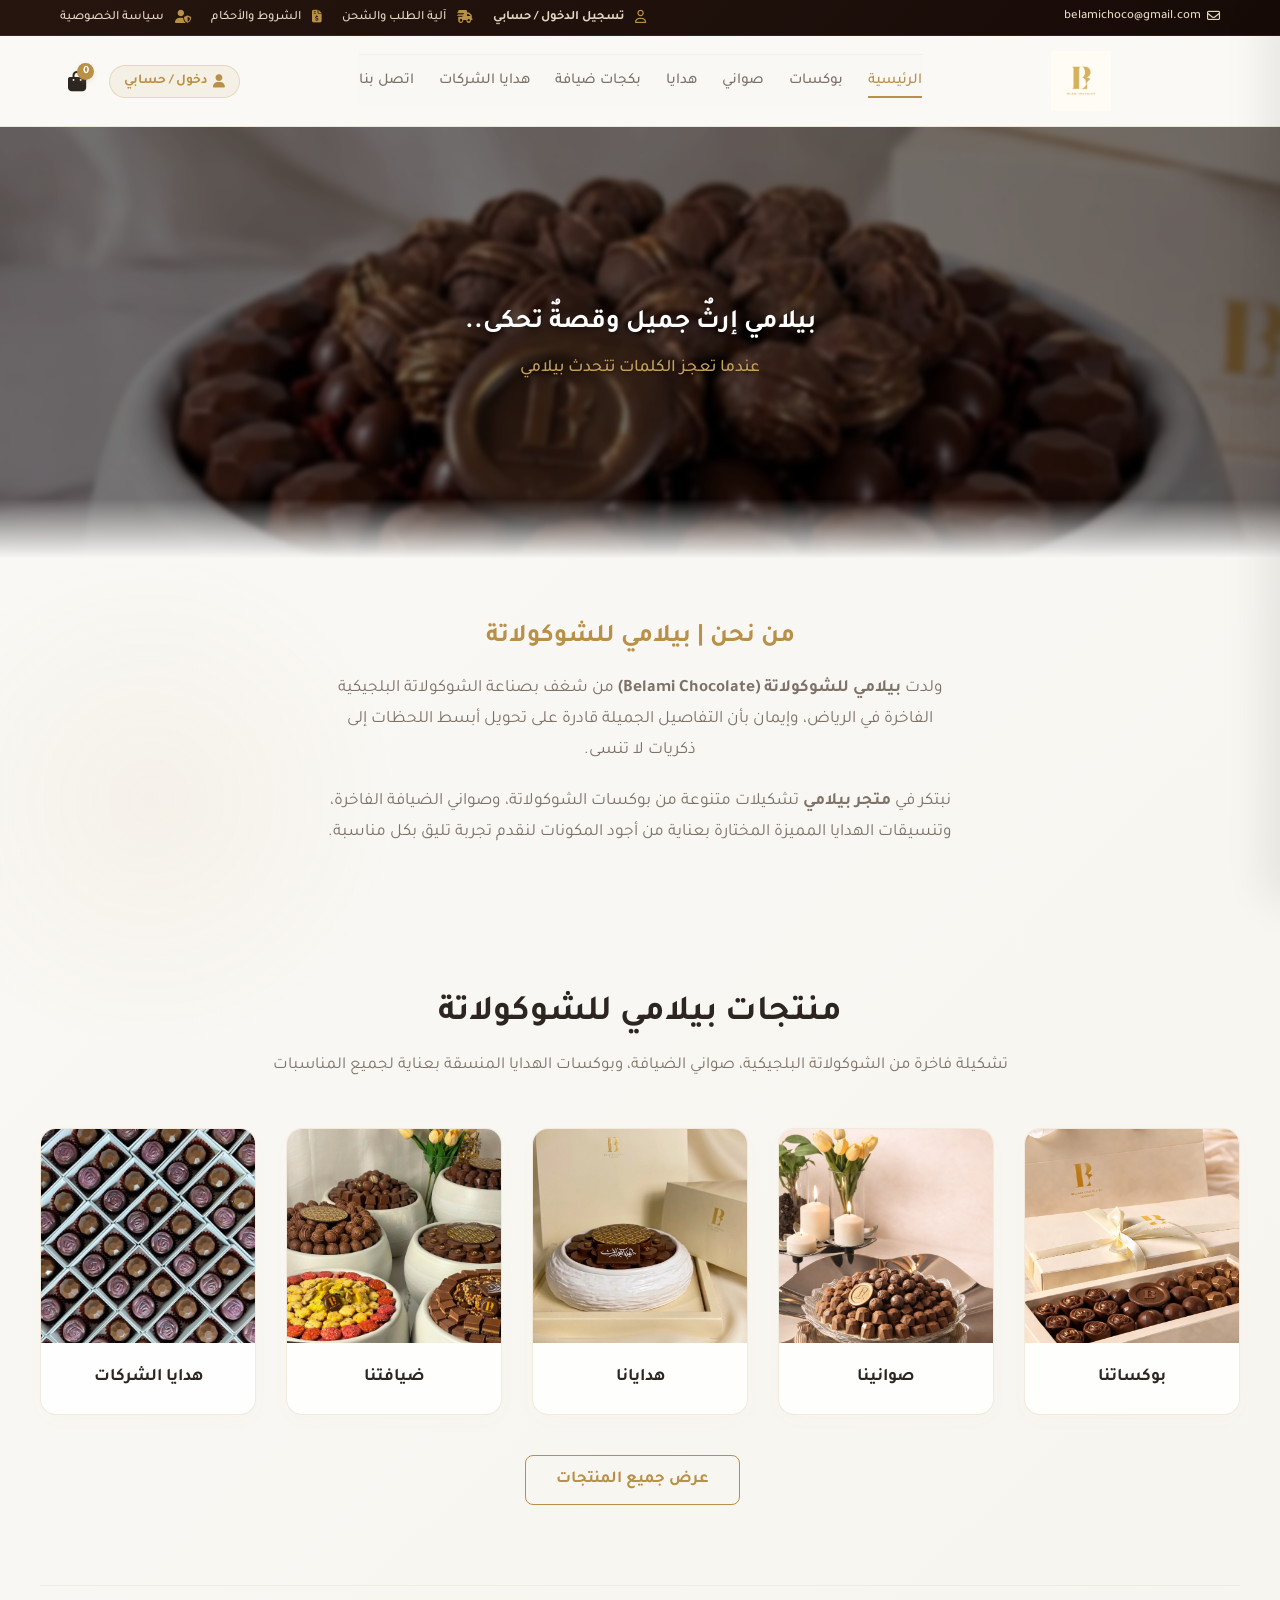
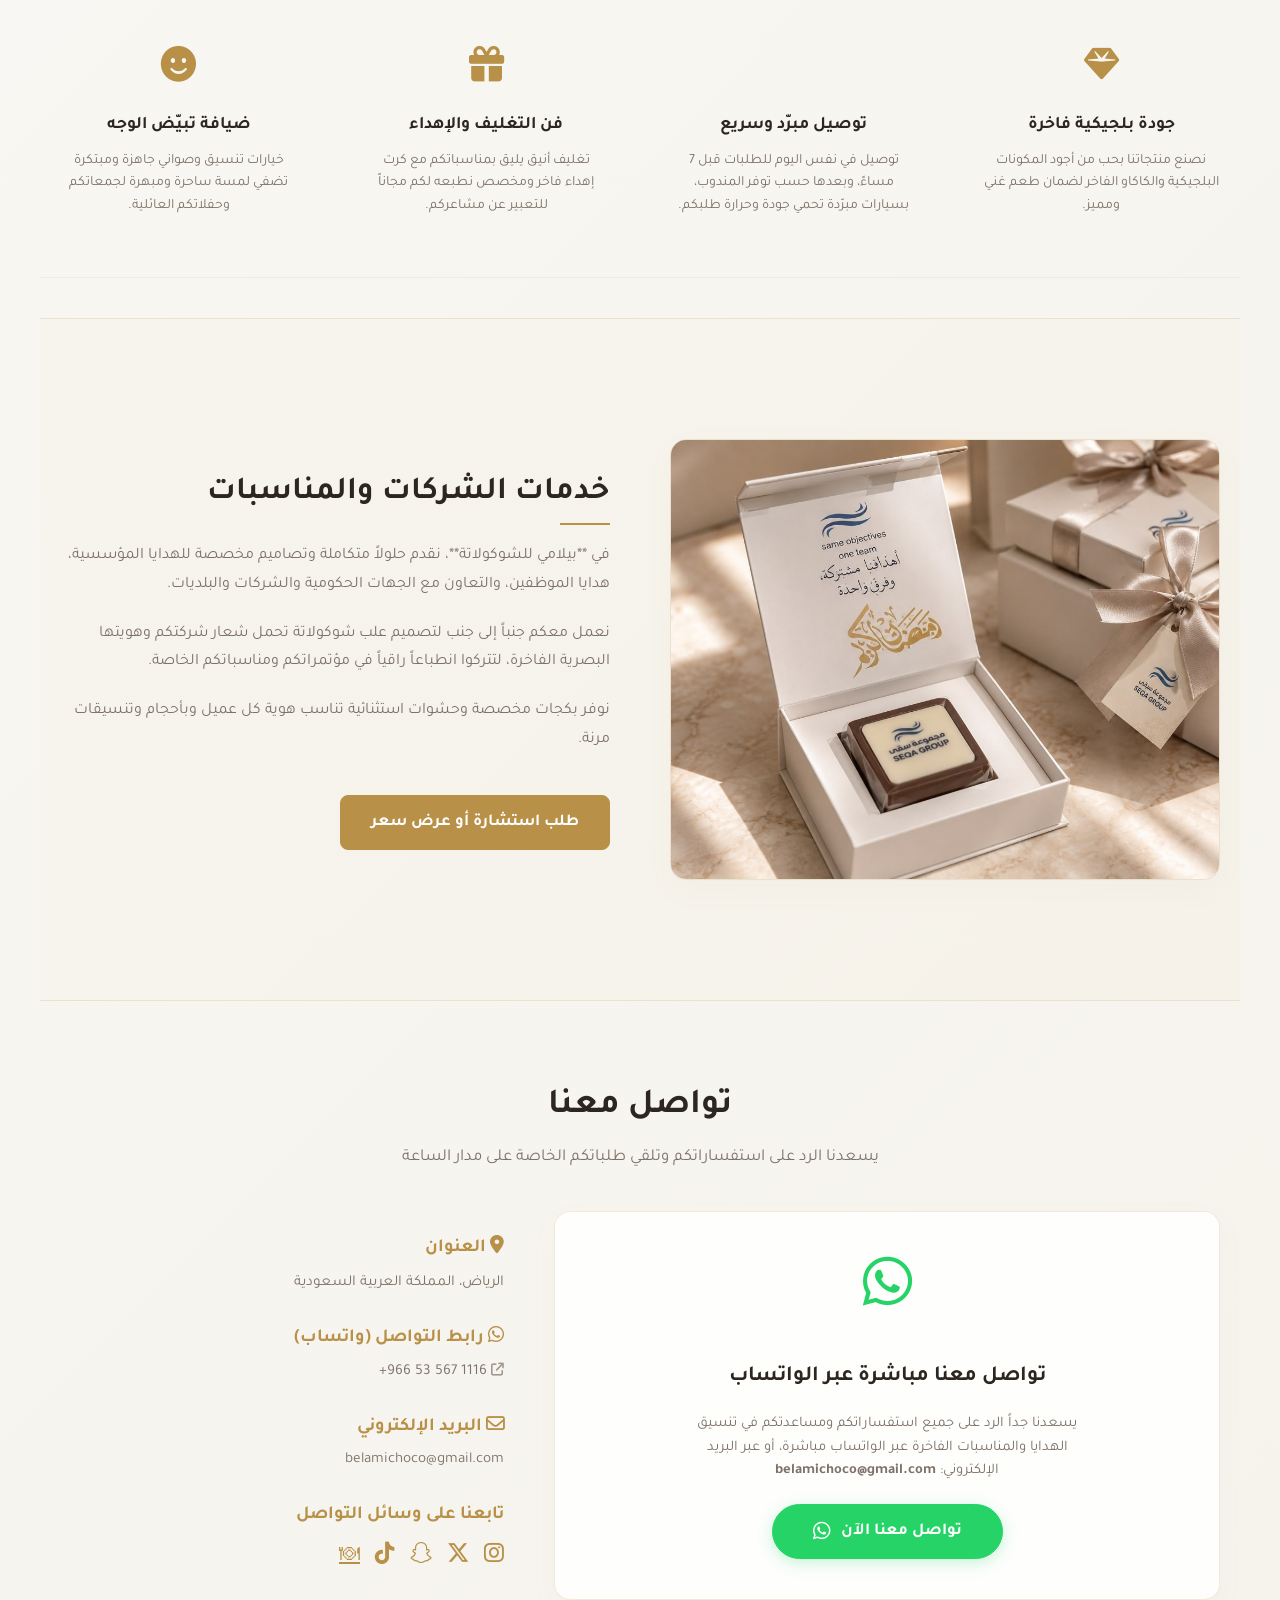
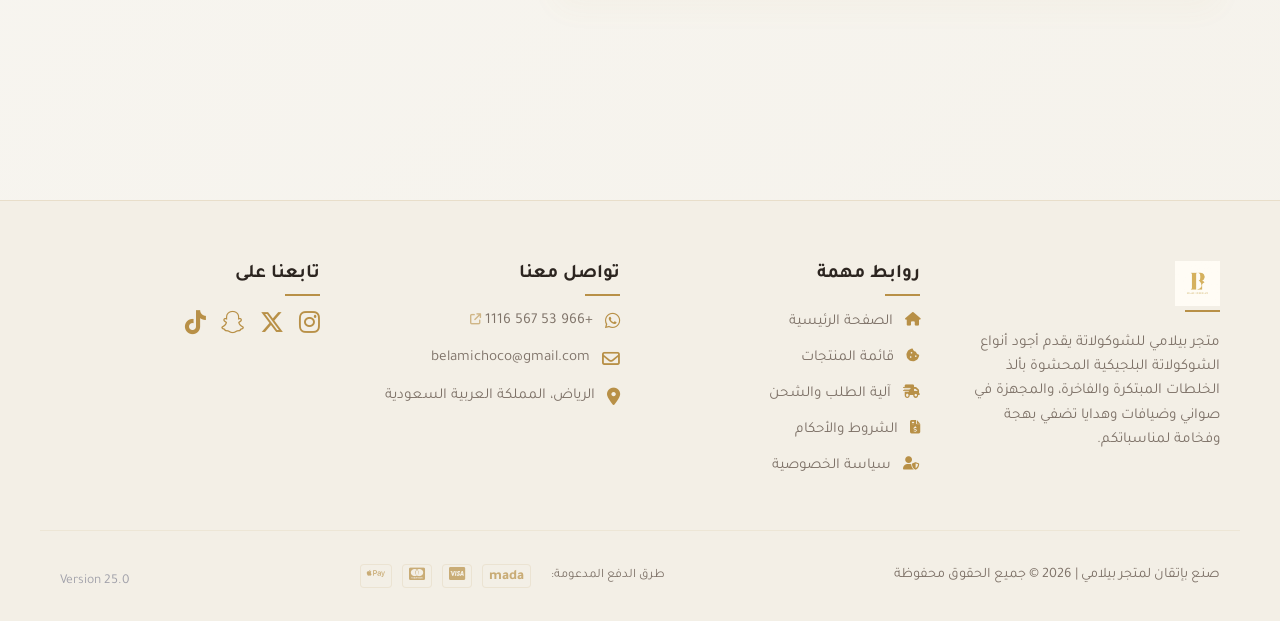
==== commit c2bf2a72: "Add Chefz delivery link to footer social icons" ====
--- a/index.html
+++ b/index.html
@@ -332,6 +332,7 @@
                                     <a href="https://x.com/cakolate123" target="_blank" style="color: var(--text-gold); font-size: 1.4rem;"><i class="fa-brands fa-x-twitter"></i></a>
                                     <a href="https://www.snapchat.com/add/belamichocolate" target="_blank" style="color: var(--text-gold); font-size: 1.4rem;"><i class="fa-brands fa-snapchat"></i></a>
                                     <a href="https://www.tiktok.com/@belamichoco" target="_blank" style="color: var(--text-gold); font-size: 1.4rem;"><i class="fa-brands fa-tiktok"></i></a>
+                                    <a href="https://thechefzco.app.link/UvyeJUSKV7b" target="_blank" style="color: var(--text-gold); font-size: 1.3rem; transition: var(--transition);" title="اطلب من ذاشفز">&#127869;</a>
                                 </div>
                             </div>
                         </div>
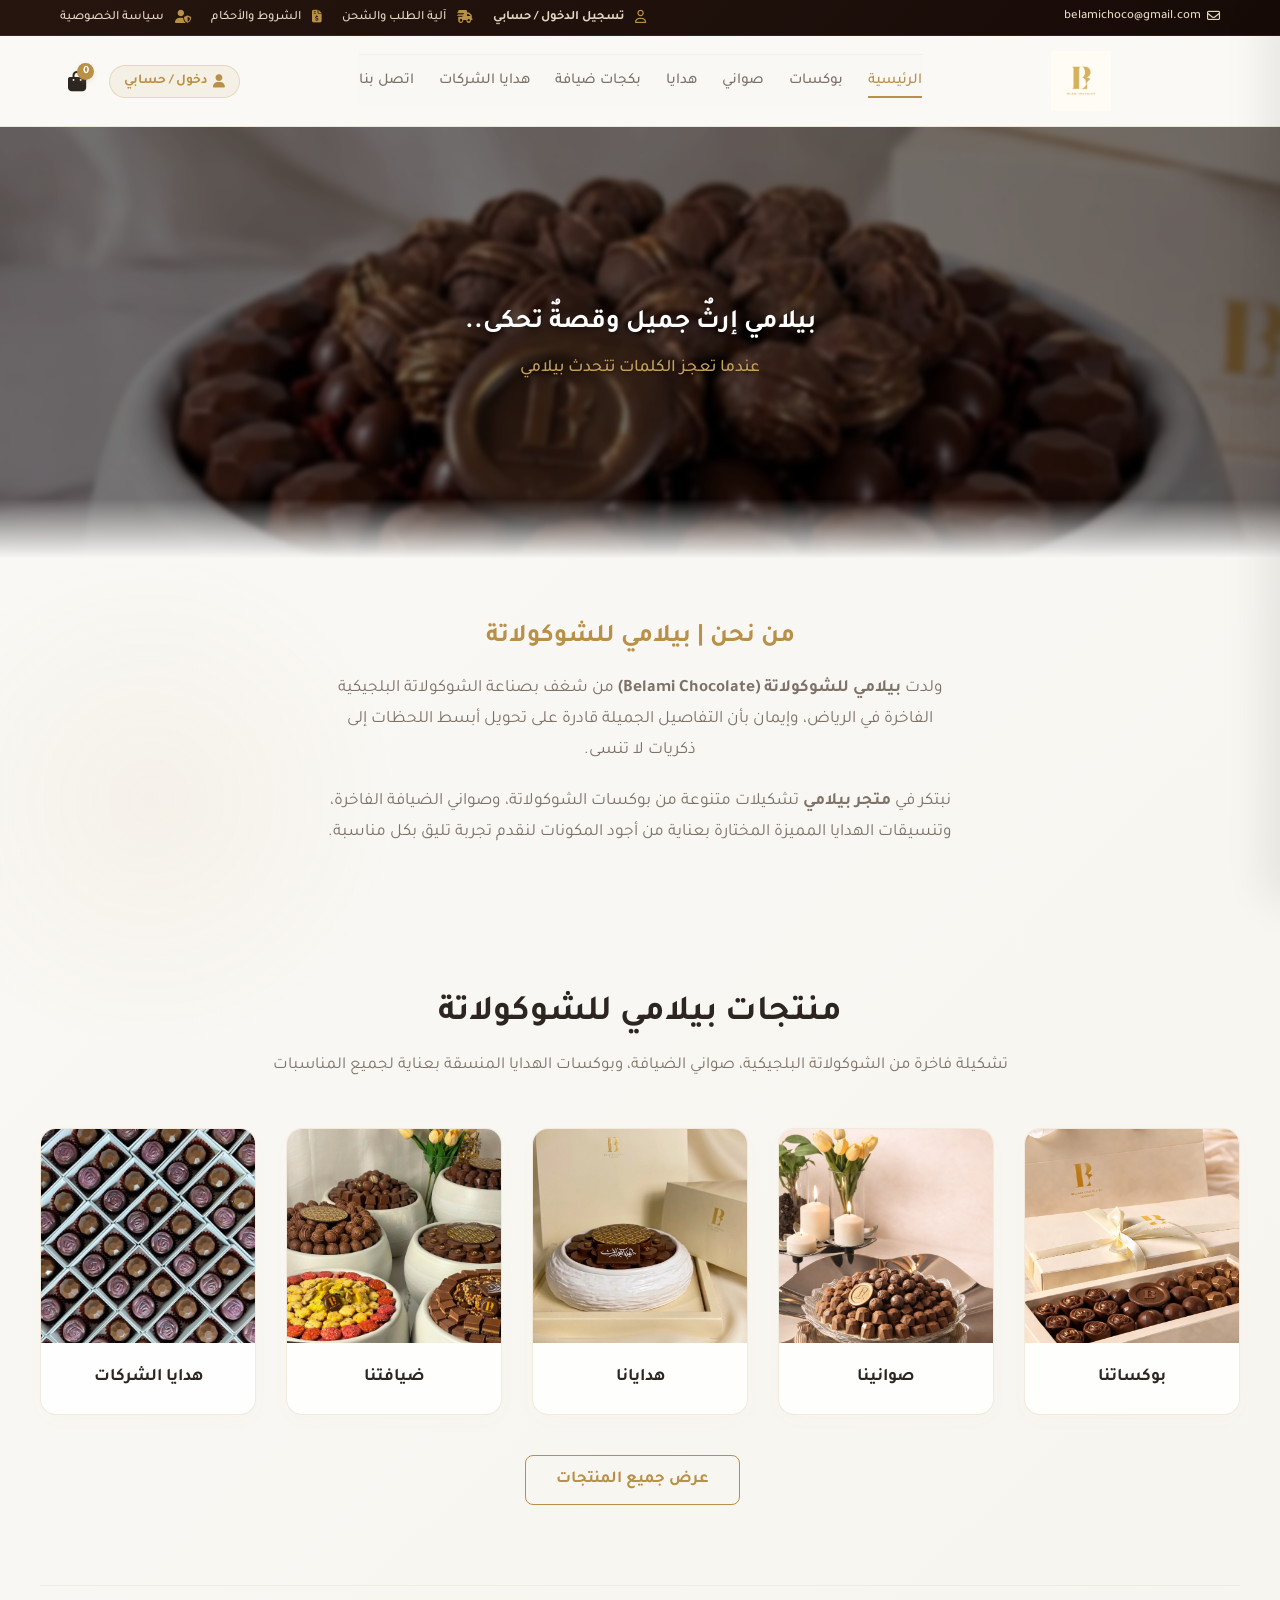
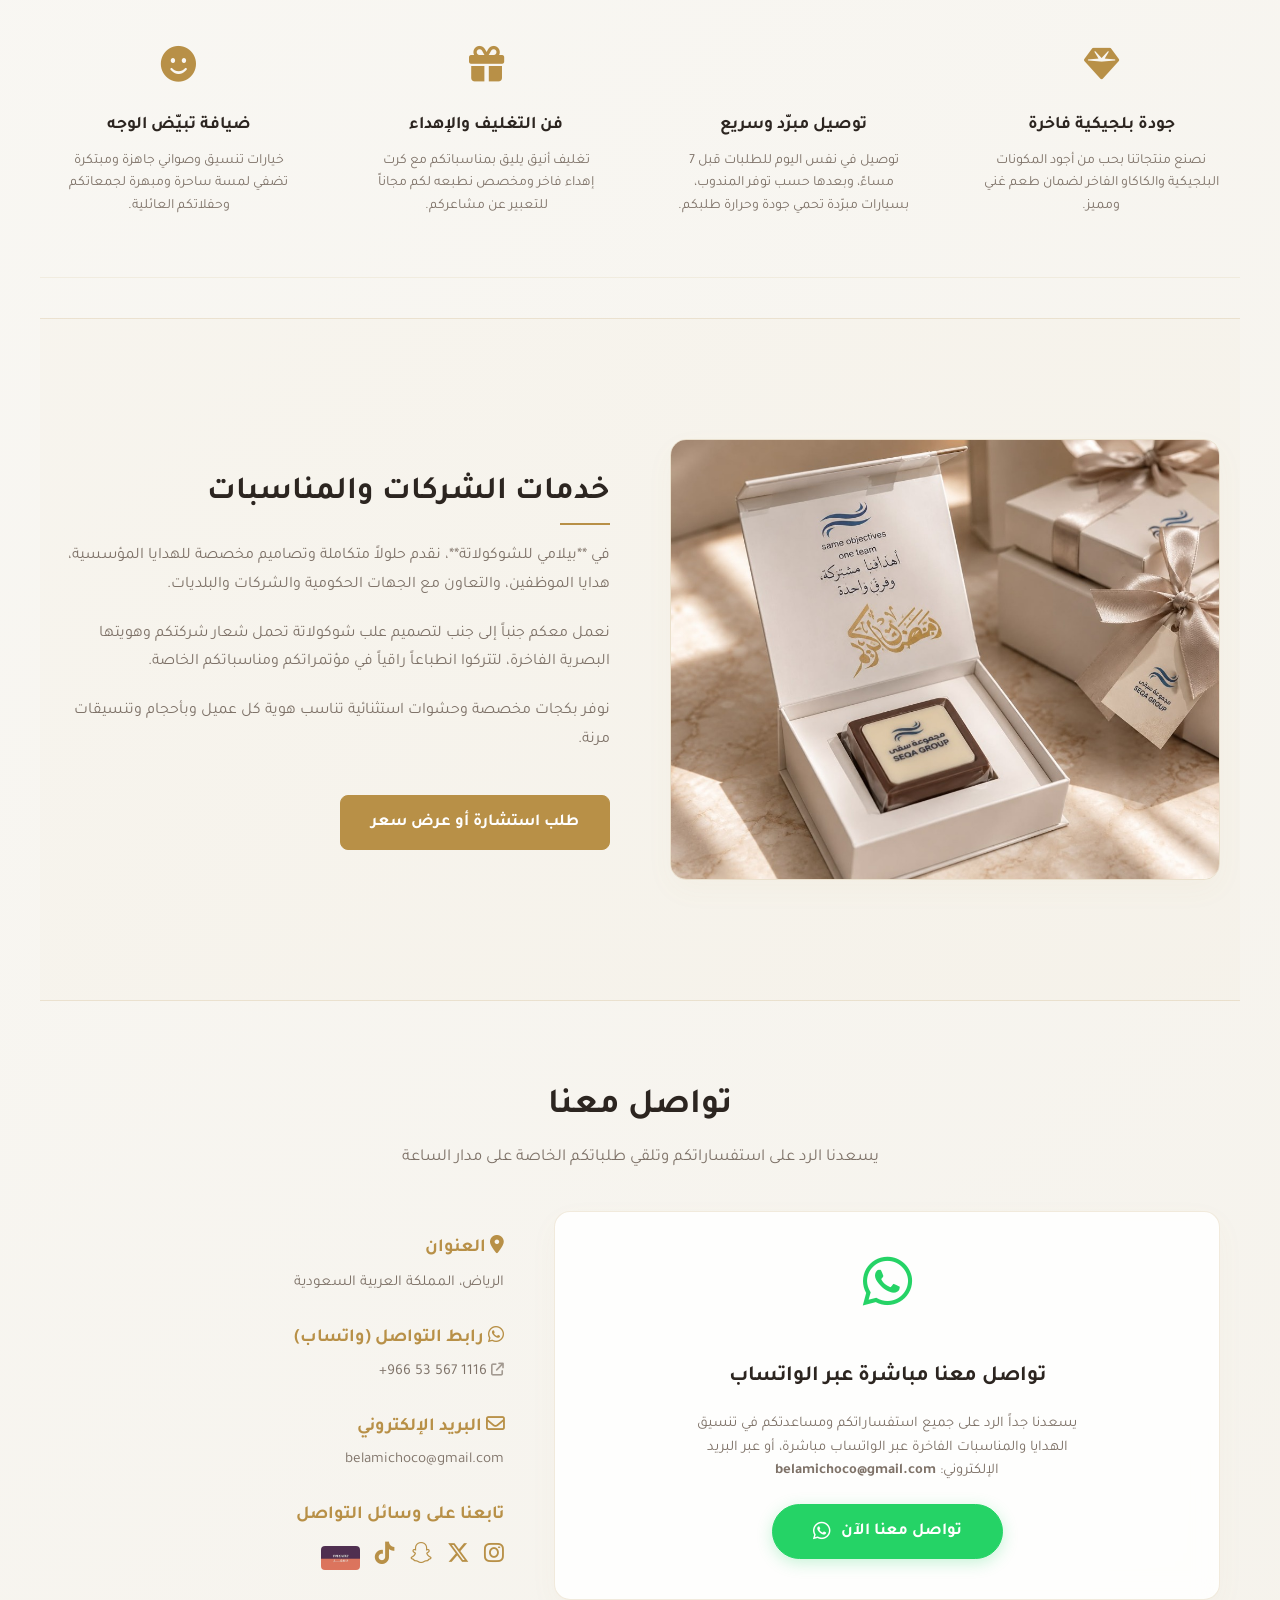
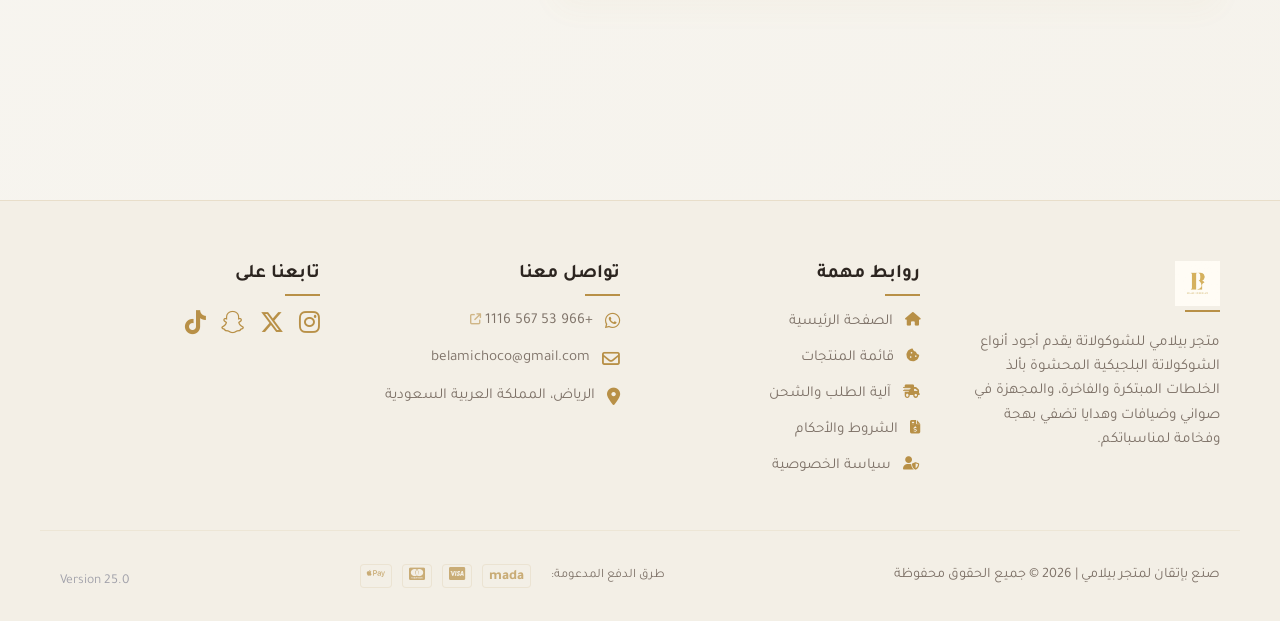
==== commit 304f53fe: "Replace Chefz emoji with actual logo image in footer" ====
--- a/index.html
+++ b/index.html
@@ -332,7 +332,7 @@
                                     <a href="https://x.com/cakolate123" target="_blank" style="color: var(--text-gold); font-size: 1.4rem;"><i class="fa-brands fa-x-twitter"></i></a>
                                     <a href="https://www.snapchat.com/add/belamichocolate" target="_blank" style="color: var(--text-gold); font-size: 1.4rem;"><i class="fa-brands fa-snapchat"></i></a>
                                     <a href="https://www.tiktok.com/@belamichoco" target="_blank" style="color: var(--text-gold); font-size: 1.4rem;"><i class="fa-brands fa-tiktok"></i></a>
-                                    <a href="https://thechefzco.app.link/UvyeJUSKV7b" target="_blank" style="color: var(--text-gold); font-size: 1.3rem; transition: var(--transition);" title="اطلب من ذاشفز">&#127869;</a>
+                                    <a href="https://thechefzco.app.link/UvyeJUSKV7b" target="_blank" style="display:inline-flex; align-items:center; transition: var(--transition);" title="اطلب من ذاشفز"><img src="chefz-logo.webp" alt="ذاشفز" style="height:1.5rem; width:auto; border-radius:4px; opacity:0.9; filter: brightness(1);"></a>
                                 </div>
                             </div>
                         </div>
